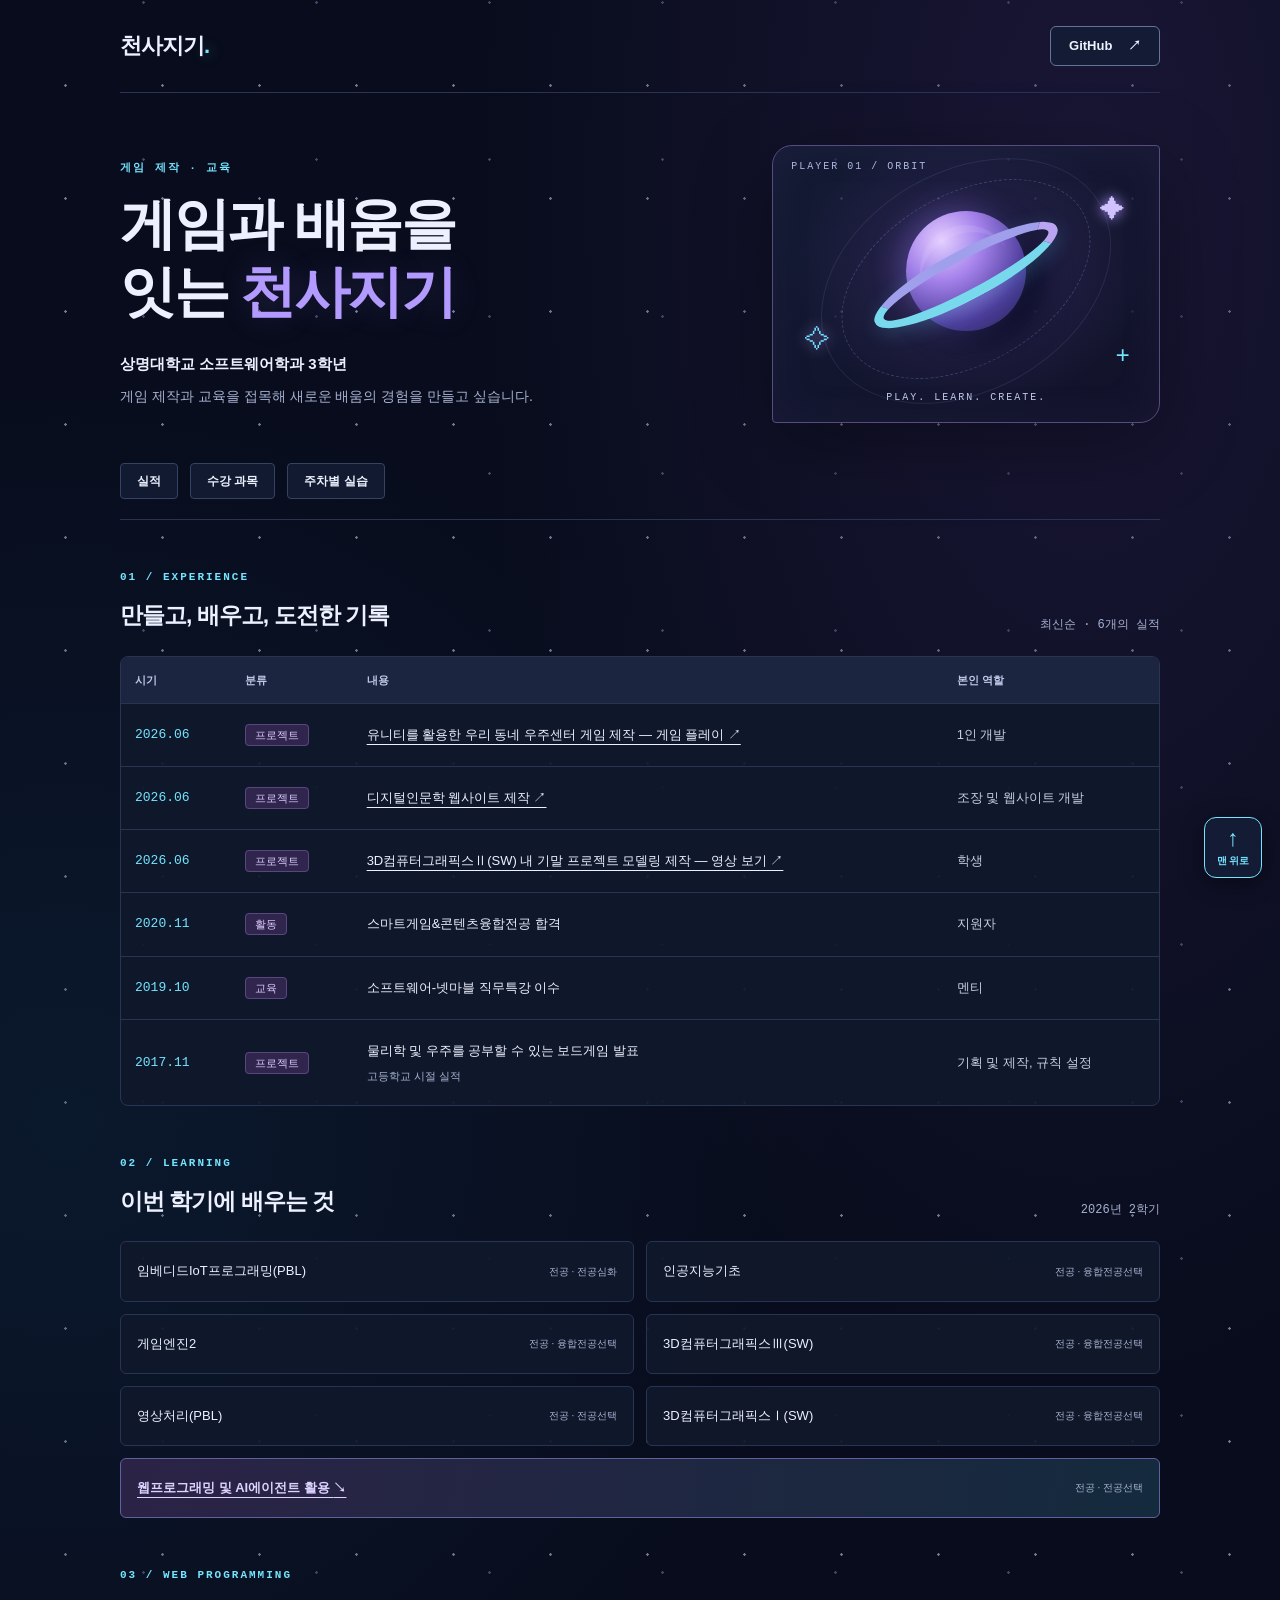
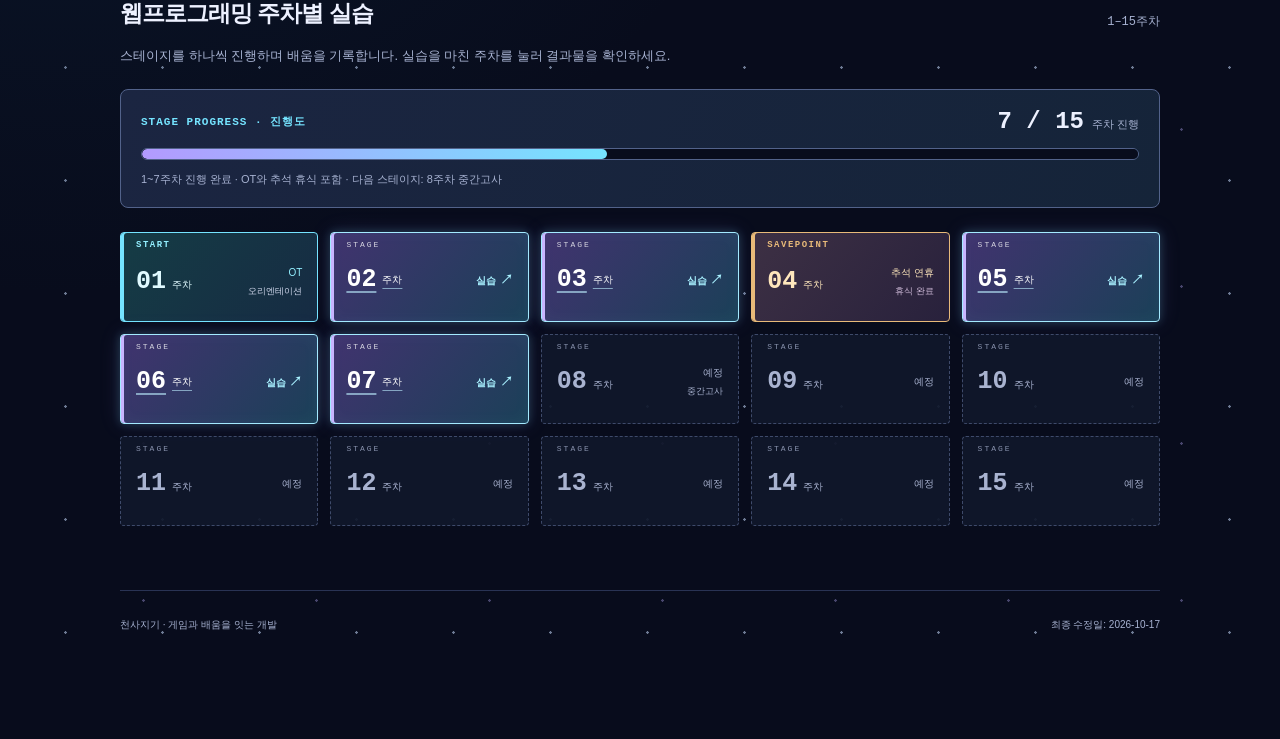
==== index.html @ 8d529ff7 "Add files via upload" ====
<!DOCTYPE html>
<html lang="ko">
<head>
  <meta charset="utf-8">
  <meta name="viewport" content="width=device-width, initial-scale=1">
  <meta name="description" content="천사지기의 게임 제작과 교육에 관한 활동 이력서">
  <title>천사지기 | 게임과 배움을 잇는 개발</title>
  <link rel="stylesheet" href="style.css?v=20261017-exam-planned">
</head>
<body>
  <a class="skip-link" href="#main">본문으로 이동</a>
  <div class="page">
    <header id="top">
      <div class="topline"><span class="wordmark">천사지기<span class="dot">.</span></span><a class="github" href="https://github.com/sujeon">GitHub <span aria-hidden="true">↗</span></a></div>
      <div class="hero">
        <div><p class="eyebrow">게임 제작 · 교육</p><h1>게임과 배움을<br>잇는 <span>천사지기</span></h1><p class="affiliation">상명대학교 소프트웨어학과 3학년</p><p class="intro">게임 제작과 교육을 접목해 새로운 배움의 경험을 만들고 싶습니다.</p></div>
        <div class="illustration" aria-hidden="true"><div class="orbit orbit-one"></div><div class="orbit orbit-two"></div><span class="star star-one">✦</span><span class="star star-two">✧</span><div class="planet"></div><div class="planet-ring"></div><span class="illustration-label">PLAY. LEARN. CREATE.</span></div>
      </div>
      <nav aria-label="페이지 영역"><a href="#achievements">실적</a><a href="#courses">수강 과목</a><a href="#weekly">주차별 실습</a></nav>
    </header>
    <main id="main">
      <section id="achievements" aria-labelledby="achievements-title">
        <div class="section-heading"><div><p class="eyebrow">01 / EXPERIENCE</p><h2 id="achievements-title">만들고, 배우고, 도전한 기록</h2></div><span class="section-note">최신순 · 6개의 실적</span></div>
        <div class="table-scroll" role="region" aria-label="실적 표 가로 스크롤" tabindex="0"><table><caption class="sr-only">시기 역순으로 정리한 실적과 본인 역할</caption><thead><tr><th scope="col">시기</th><th scope="col">분류</th><th scope="col">내용</th><th scope="col">본인 역할</th></tr></thead><tbody>
          <tr><td>2026.06</td><td><span class="badge">프로젝트</span></td><td><a href="https://sujeon.itch.io/spacecenter" target="_blank" rel="noopener noreferrer">유니티를 활용한 우리 동네 우주센터 게임 제작 — 게임 플레이 ↗<span class="sr-only"> (새 탭에서 열림)</span></a></td><td>1인 개발</td></tr>
          <tr><td>2026.06</td><td><span class="badge">프로젝트</span></td><td><a href="https://sujeon.github.io/DigtalHumanity/" target="_blank" rel="noopener noreferrer">디지털인문학 웹사이트 제작 ↗<span class="sr-only"> (새 탭에서 열림)</span></a></td><td>조장 및 웹사이트 개발</td></tr>
          <tr><td>2026.06</td><td><span class="badge">프로젝트</span></td><td><a href="modeling-final.webm" target="_blank" rel="noopener noreferrer">3D컴퓨터그래픽스Ⅱ(SW) 내 기말 프로젝트 모델링 제작 — 영상 보기 ↗<span class="sr-only"> (새 탭에서 열림)</span></a></td><td>학생</td></tr>
          <tr><td>2020.11</td><td><span class="badge">활동</span></td><td>스마트게임&amp;콘텐츠융합전공 합격</td><td>지원자</td></tr>
          <tr><td>2019.10</td><td><span class="badge">교육</span></td><td>소프트웨어-넷마블 직무특강 이수</td><td>멘티</td></tr>
          <tr><td>2017.11</td><td><span class="badge">프로젝트</span></td><td>물리학 및 우주를 공부할 수 있는 보드게임 발표<span class="detail">고등학교 시절 실적</span></td><td>기획 및 제작, 규칙 설정</td></tr>
        </tbody></table></div>
      </section>
      <section id="courses" aria-labelledby="courses-title">
        <div class="section-heading"><div><p class="eyebrow">02 / LEARNING</p><h2 id="courses-title">이번 학기에 배우는 것</h2></div><span class="section-note">2026년 2학기</span></div>
        <ul class="course-list">
          <li><span>임베디드IoT프로그래밍(PBL)</span><span class="course-type">전공 · 전공심화</span></li>
          <li><span>인공지능기초</span><span class="course-type">전공 · 융합전공선택</span></li>
          <li><span>게임엔진2</span><span class="course-type">전공 · 융합전공선택</span></li>
          <li><span>3D컴퓨터그래픽스Ⅲ(SW)</span><span class="course-type">전공 · 융합전공선택</span></li>
          <li><span>영상처리(PBL)</span><span class="course-type">전공 · 전공선택</span></li>
          <li><span>3D컴퓨터그래픽스Ⅰ(SW)</span><span class="course-type">전공 · 융합전공선택</span></li>
          <li class="featured-course"><a href="#weekly">웹프로그래밍 및 AI에이전트 활용 <span aria-hidden="true">↘</span></a><span class="course-type">전공 · 전공선택</span></li>
        </ul>
      </section>
      <section id="weekly" aria-labelledby="weekly-title">
        <div class="section-heading"><div><p class="eyebrow">03 / WEB PROGRAMMING</p><h2 id="weekly-title">웹프로그래밍 주차별 실습</h2></div><span class="section-note">1–15주차</span></div>
        <p class="section-description">스테이지를 하나씩 진행하며 배움을 기록합니다. 실습을 마친 주차를 눌러 결과물을 확인하세요.</p>
        <div class="stage-progress"><div class="progress-heading"><label for="weekly-progress">STAGE PROGRESS · 진행도</label><strong>7 / 15<span>주차 진행</span></strong></div><progress id="weekly-progress" value="7" max="15">15주차 중 7주차 진행</progress><p>1~7주차 진행 완료 · OT와 추석 휴식 포함 · 다음 스테이지: 8주차 중간고사</p></div>
        <ul class="week-grid">
          <li class="week orientation"><span class="week-marker">START</span><span>01<small>주차</small></span><span class="status">OT<span class="week-note">오리엔테이션</span></span></li>
          <li class="week completed"><a href="doc02.html">02<small>주차</small></a><span class="status">실습</span></li>
          <li class="week completed"><a href="doc03.html">03<small>주차</small></a><span class="status">실습</span></li>
          <li class="week holiday"><span class="week-marker">SAVEPOINT</span><span>04<small>주차</small></span><span class="status">추석 연휴<span class="holiday-note">휴식 완료</span></span></li>
          <li class="week completed"><a href="doc05.html">05<small>주차</small></a><span class="status">실습</span></li>
          <li class="week completed"><a href="doc06.html">06<small>주차</small></a><span class="status">실습</span></li>
          <li class="week completed"><a href="doc07.html">07<small>주차</small></a><span class="status">실습</span></li>
          <li class="week planned"><span>08<small>주차</small></span><span class="status">예정<span class="week-note">중간고사</span></span></li>
          <li class="week planned"><span>09<small>주차</small></span><span class="status">예정</span></li>
          <li class="week planned"><span>10<small>주차</small></span><span class="status">예정</span></li>
          <li class="week planned"><span>11<small>주차</small></span><span class="status">예정</span></li>
          <li class="week planned"><span>12<small>주차</small></span><span class="status">예정</span></li>
          <li class="week planned"><span>13<small>주차</small></span><span class="status">예정</span></li>
          <li class="week planned"><span>14<small>주차</small></span><span class="status">예정</span></li>
          <li class="week planned"><span>15<small>주차</small></span><span class="status">예정</span></li>
        </ul>
      </section>
    </main>
    <footer><span>천사지기 · 게임과 배움을 잇는 개발</span><span>최종 수정일: <time datetime="2026-10-17">2026-10-17</time></span><a class="back-to-top" href="#top" aria-label="페이지 맨 위로 이동"><span aria-hidden="true">↑</span><span>맨 위로</span></a></footer>
  </div>
</body>
</html>
---- style.css ----
:root{color-scheme:dark;--paper:#080c1c;--ink:#edf1ff;--muted:#a7b2d1;--line:#293354;--accent:#75e4ff;--violet:#b39aff}
*{box-sizing:border-box}html{scroll-behavior:smooth;scroll-padding-top:24px}body{margin:0;background-color:var(--paper);background-image:radial-gradient(ellipse at 85% 8%,#34255a66,transparent 40%),radial-gradient(ellipse at 5% 48%,#123c5c44,transparent 45%),radial-gradient(circle,#c8dcff88 1px,transparent 1.5px),radial-gradient(circle,#a99ee866 1px,transparent 1.5px);background-size:auto,auto,97px 113px,173px 157px;background-position:0 0,0 0,17px 29px,57px 81px;color:var(--ink);font-family:"맑은 고딕","Malgun Gothic",sans-serif;line-height:1.7}a{color:inherit;text-underline-offset:5px}a:hover{color:var(--accent)}a:focus-visible,[tabindex]:focus-visible{outline:3px solid var(--accent);outline-offset:5px}.page{max-width:1120px;margin:auto;padding:0 40px}.topline{display:flex;align-items:center;justify-content:space-between;padding:26px 0;border-bottom:1px solid var(--line)}.wordmark{font-weight:800;font-size:22px;letter-spacing:-1px}.dot{color:var(--accent);text-shadow:0 0 14px #75e4ff}.github{font-size:13px;font-weight:700;text-decoration:none;border:1px solid #65729a;border-radius:6px;padding:8px 18px;background:#141c35}.github span{margin-left:12px}.hero{display:grid;grid-template-columns:1.6fr 1fr;align-items:center;gap:32px;padding:52px 0 40px}.eyebrow{font-family:Consolas,monospace;font-size:11px;font-weight:700;letter-spacing:2px;color:var(--accent);margin:0 0 12px}h1{font-size:clamp(36px,4.4vw,58px);letter-spacing:-2.5px;line-height:1.22;margin:0 0 24px;font-weight:800}h1 span{color:var(--violet);text-shadow:0 0 32px #a48aff33}.affiliation{font-size:15px;font-weight:700;margin:0 0 9px}.intro{font-size:14px;color:var(--muted);max-width:480px;margin:0}.illustration{height:278px;position:relative;overflow:hidden;background:radial-gradient(ellipse at 50% 45%,#5f419d55,transparent 65%),linear-gradient(145deg,#15213b99,#101127cc);border:1px solid #574c80;border-radius:20px 4px 20px 4px;box-shadow:0 20px 80px #0005,inset 0 0 45px #7950b015}.illustration:before{content:"PLAYER 01 / ORBIT";position:absolute;top:15px;left:18px;font:10px Consolas,monospace;letter-spacing:2px;color:#aeb9df}.illustration:after{content:"+";position:absolute;bottom:52px;right:29px;font:24px Consolas,monospace;color:var(--accent)}.planet{width:120px;height:120px;position:absolute;border-radius:50%;background:radial-gradient(circle at 30% 25%,#e5ceff,#a582eb 32%,#4c3c9a 68%,#20254d);box-shadow:-8px -4px 28px #a081ff55,15px 8px 30px #060a21;top:65px;left:calc(50% - 60px)}.planet:after{content:"";position:absolute;inset:14px;border-radius:50%;border-top:9px solid #e9d7ff22;transform:rotate(-25deg)}.planet-ring{position:absolute;width:206px;height:50px;border:10px solid #78d9ed;border-top-color:#9f9fec;border-right-color:#bba5f2;border-radius:50%;left:calc(50% - 103px);top:104px;transform:rotate(-28deg);box-shadow:0 5px 20px #5bd3f333}.orbit{position:absolute;border:1px dashed #6d7ab866;border-radius:50%;width:270px;height:170px;left:calc(50% - 135px);top:48px;transform:rotate(-30deg)}.orbit-two{width:310px;height:220px;left:calc(50% - 155px);top:25px;border-style:solid;border-color:#66729f33}.star{position:absolute;font-size:25px;color:#d1c2ff;text-shadow:0 0 14px #b39aff}.star-one{top:42px;right:34px}.star-two{bottom:62px;left:32px;color:var(--accent)}.illustration-label{position:absolute;bottom:19px;left:0;right:0;text-align:center;font:10px Consolas,monospace;letter-spacing:2px;color:#c0cbea}nav{display:flex;gap:12px;border-bottom:1px solid var(--line);padding-bottom:20px}nav a{font-size:12px;font-weight:700;text-decoration:none;border:1px solid #354263;background:#111a31;border-radius:4px;padding:7px 16px}nav a:hover{background:#20264b;border-color:var(--violet)}section{padding:48px 0 0;scroll-margin-top:24px}.section-heading{display:flex;justify-content:space-between;align-items:flex-end;gap:20px;margin-bottom:23px}h2{font-size:23px;line-height:1.45;letter-spacing:-1px;margin:0}.section-note{font:12px Consolas,"맑은 고딕",monospace;color:var(--muted);white-space:nowrap}.table-scroll{overflow-x:auto;border:1px solid var(--line);border-radius:8px;background:#10182bea}table{width:100%;border-collapse:collapse;text-align:left;font-size:13px}th{font-size:11px;color:#bfc9e7;font-weight:600;padding:14px;background:#1b2540}td{padding:20px 14px;border-top:1px solid var(--line)}tbody tr:hover{background:#1c2541}td:first-child{font-family:Consolas,monospace;color:var(--accent);white-space:nowrap}td:last-child{min-width:130px;color:#c5cde3}td:nth-child(3){min-width:255px}th:nth-child(2){min-width:90px}.badge{font-size:11px;background:#30254d;color:#dccaff;border:1px solid #59467c;padding:4px 9px;border-radius:4px;white-space:nowrap}.detail{display:block;font-size:11px;color:var(--muted);margin-top:5px}.course-list{padding:0;margin:0;list-style:none;display:grid;grid-template-columns:1fr 1fr;gap:12px}.course-list li{display:flex;justify-content:space-between;align-items:center;gap:14px;border:1px solid var(--line);border-radius:6px;background:#10182bea;padding:18px 16px;font-size:13px}.course-type{color:var(--muted);font-size:10px;white-space:nowrap}.featured-course{grid-column:1/-1;border-color:#62609c!important;background:linear-gradient(100deg,#2b2346,#142a3d)!important}.featured-course a{font-weight:700;color:#ded2ff}.section-description{font-size:13px;color:var(--muted);margin:-8px 0 22px}.week-grid{display:grid;grid-template-columns:repeat(5,1fr);gap:12px;padding:0;margin:0;list-style:none}.week{position:relative;display:flex;justify-content:space-between;align-items:center;border-radius:4px;padding:23px 15px 17px;min-height:90px}.week:before{content:"STAGE";position:absolute;top:7px;left:15px;font:8px Consolas,monospace;letter-spacing:2px;opacity:.8}.planned{background:#11182bee;color:#a9b3d0;border:1px dashed #3e4a6a}.week>span:first-child,.week>a{font:700 25px Consolas,monospace;font-variant-numeric:tabular-nums}.week small{font-family:"맑은 고딕",sans-serif;font-size:10px;font-weight:400;margin-left:6px}.status{font-size:10px}.week.completed{background:linear-gradient(130deg,#332957,#172e48);border:1px solid #8580d8;color:#fff;box-shadow:inset 3px 0 #a99aff,0 0 20px #8466d011}.week.completed a{color:#fff;text-decoration:none;align-self:stretch;display:flex;align-items:center}.week.completed a:after{content:"";position:absolute;inset:0}.week.completed:hover{border-color:var(--accent);box-shadow:0 0 22px #75e4ff22}.week.completed .status{color:var(--accent)}footer{display:flex;justify-content:space-between;align-items:center;gap:16px;border-top:1px solid var(--line);margin-top:64px;padding:25px 0 35px;font-size:10px;color:var(--muted)}.sr-only{position:absolute;width:1px;height:1px;padding:0;margin:-1px;overflow:hidden;clip:rect(0,0,0,0);white-space:nowrap;border:0}.skip-link{position:absolute;left:16px;top:-100px;background:#e0d5ff;color:#17112d;padding:10px;z-index:2}.skip-link:focus{top:10px}
@media(max-width:900px){.course-list{grid-template-columns:1fr}.featured-course{grid-column:auto}}
@media(max-width:760px){.page{padding:0 22px}.hero{grid-template-columns:1.3fr 1fr;gap:20px;padding:38px 0}.illustration{height:240px}h1{font-size:38px}.intro{font-size:13px}.week-grid{grid-template-columns:repeat(3,1fr)}.section-heading{align-items:flex-start;flex-direction:column;gap:7px}h2{font-size:21px}footer{flex-wrap:wrap}}
@media(max-width:560px){.hero{grid-template-columns:1fr}.illustration{height:238px;max-width:360px;width:100%;justify-self:center}h1{font-size:39px}.topline{padding:21px 0}.week-grid{grid-template-columns:repeat(2,1fr)}.course-list li{align-items:flex-start;flex-direction:column;gap:4px}.week{padding:23px 16px 17px}nav{gap:8px}nav a{padding:7px 12px}section{padding-top:37px}footer{align-items:flex-start;flex-direction:column}}
@media(prefers-reduced-motion:reduce){html{scroll-behavior:auto}}

/* Chuseok holiday: a separate state from completed and planned weeks. */
.week.holiday{background:linear-gradient(130deg,#3d3044,#28213c);border:1px solid #e8ba79;color:#ffe7bc;box-shadow:inset 3px 0 #e8ba79}.week.holiday:before{content:"CHUSEOK";color:#e8ba79}.week.holiday .status{text-align:right;color:#ffe7bc}.holiday-note{display:block;font-size:9px;color:#d2bddb;margin-top:3px}

/* Orientation and exam are non-link milestones. Labels are real text. */
.week.orientation,.week.exam{padding-top:27px}.week.orientation:before,.week.exam:before{content:none}.week-marker{position:absolute;top:7px;left:15px;font:700 9px Consolas,monospace;letter-spacing:1.5px}.week.orientation{background:linear-gradient(130deg,#153c45,#162b43);border:1px solid #75e4ff;color:#e0faff;box-shadow:inset 3px 0 #75e4ff}.week.orientation .week-marker,.week.orientation .status{color:#93efff}.week.exam{background:linear-gradient(130deg,#44263c,#27213e);border:1px solid #ff9bba;color:#ffe3ed;box-shadow:inset 3px 0 #ff9bba}.week.exam .week-marker,.week.exam .status{color:#ffb5cd}.week.orientation .status,.week.exam .status{text-align:right}.week-note{display:block;font-size:9px;font-weight:400;color:#d2d9ee;margin-top:3px}.week>.week-marker:first-child{font:700 9px Consolas,monospace}

/* Make the full featured course card a native anchor hit area. */
.course-list .featured-course{position:relative}.featured-course a:after{content:"";position:absolute;inset:0;border-radius:6px}.featured-course:focus-within{outline:3px solid var(--accent);outline-offset:4px}.featured-course:hover{box-shadow:0 0 20px #75e4ff22}.featured-course .course-type{pointer-events:none}
/* Keep the return control near the scrollbar, clear of the page edge. */
.back-to-top{position:fixed;right:max(18px,env(safe-area-inset-right));bottom:max(22px,env(safe-area-inset-bottom));z-index:10;display:flex;flex-direction:column;align-items:center;justify-content:center;gap:1px;min-width:58px;min-height:58px;padding:8px 10px;border:1px solid var(--accent);border-radius:12px;background:#141c35;color:var(--accent);font-size:10px;font-weight:700;text-decoration:none;box-shadow:0 5px 22px #0007}.back-to-top>span:first-child{font-size:23px;line-height:1.1}.back-to-top:hover{background:#243353;box-shadow:0 0 20px #75e4ff33}footer{padding-bottom:105px}
@media(max-width:560px){.back-to-top{right:max(12px,env(safe-area-inset-right));bottom:max(14px,env(safe-area-inset-bottom));min-width:50px;min-height:50px;padding:7px 9px}}

/* Stage progress includes OT, completed practice, and the holiday savepoint. */
.week.holiday{padding-top:27px}.week.holiday:before{content:none}.week.holiday .week-marker{color:#e8ba79}.stage-progress{margin:0 0 24px;padding:18px 20px;border:1px solid #52628a;border-radius:8px;background:linear-gradient(115deg,#1b2541,#152439)}.progress-heading{display:flex;align-items:center;justify-content:space-between;gap:16px}.progress-heading label{font:700 11px Consolas,"맑은 고딕",monospace;letter-spacing:1px;color:var(--accent)}.progress-heading strong{font:700 24px Consolas,monospace;color:#edf1ff;white-space:nowrap}.progress-heading strong span{font:11px "맑은 고딕",sans-serif;color:var(--muted);margin-left:8px}.stage-progress progress{display:block;appearance:none;-webkit-appearance:none;width:100%;height:12px;margin:13px 0 10px;border:1px solid #52628a;border-radius:20px;overflow:hidden;background:#080c1c;color:#75e4ff}.stage-progress progress::-webkit-progress-bar{background:#080c1c}.stage-progress progress::-webkit-progress-value{background:linear-gradient(90deg,#b39aff,#75e4ff);border-radius:20px}.stage-progress progress::-moz-progress-bar{background:linear-gradient(90deg,#b39aff,#75e4ff);border-radius:20px}.stage-progress p{margin:0;font-size:11px;line-height:1.7;color:var(--muted)}@media(max-width:560px){.stage-progress{padding:15px}.progress-heading{align-items:flex-start;flex-direction:column;gap:8px}}

/* Completed practice stages invite pointer and keyboard interaction. */
.week.completed{border:1px solid #a4eaff;background:linear-gradient(130deg,#41336f,#1b4058);box-shadow:inset 3px 0 #c7b5ff,inset 0 0 16px #75e4ff0d,0 0 10px #75e4ff38,0 0 22px #a48aff20;cursor:pointer;transition:transform .18s ease,border-color .18s ease,box-shadow .18s ease,background .18s ease}
.week.completed a{cursor:pointer;text-decoration:underline;text-decoration-color:#bcefff99;text-underline-offset:5px}
.week.completed .status{font-weight:700;color:#a8f1ff}
.week.completed .status:after{content:" ↗";font-size:13px}
.week.completed:hover,.week.completed:focus-within{transform:translateY(-3px);border-color:#ddfaff;background:linear-gradient(130deg,#51418b,#22556a);box-shadow:inset 3px 0 #e3d6ff,inset 0 0 20px #75e4ff20,0 0 7px #c4f6ff99,0 0 22px #75e4ff80,0 0 36px #b39aff40}
.week.completed:focus-within{outline:3px solid #c4f6ff;outline-offset:4px}
.week.completed:active{transform:translateY(0);box-shadow:inset 0 0 16px #75e4ff33,0 0 12px #75e4ff66}
@media(prefers-reduced-motion:reduce){.week.completed{transition:none}.week.completed:hover,.week.completed:focus-within{transform:none}}

/* Consistent number size on every stage, including milestone cards. */
.week>a,.week>span:not(.status):not(.week-marker){font:700 25px Consolas,monospace;font-variant-numeric:tabular-nums}

/* The upcoming exam uses the same planned stage appearance. */
.week.planned .status{text-align:right}.week.planned .week-note{color:inherit}
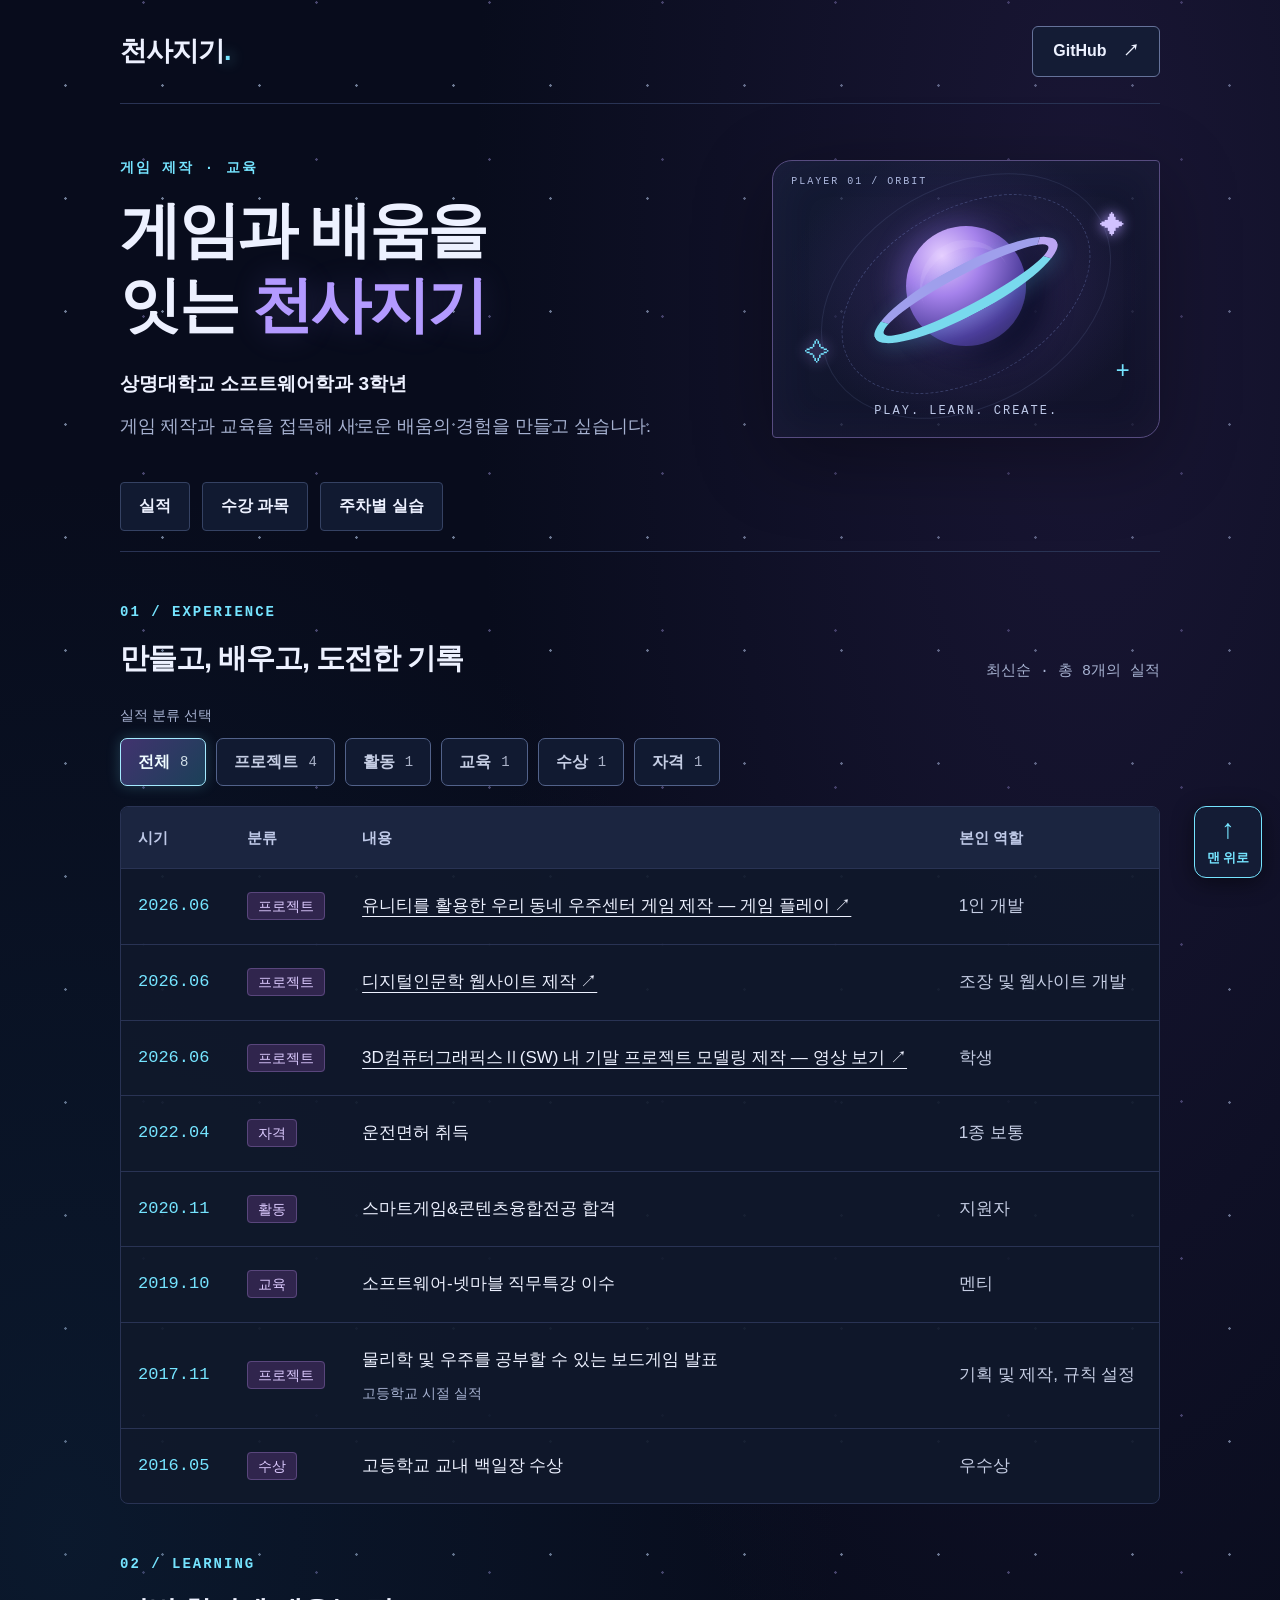
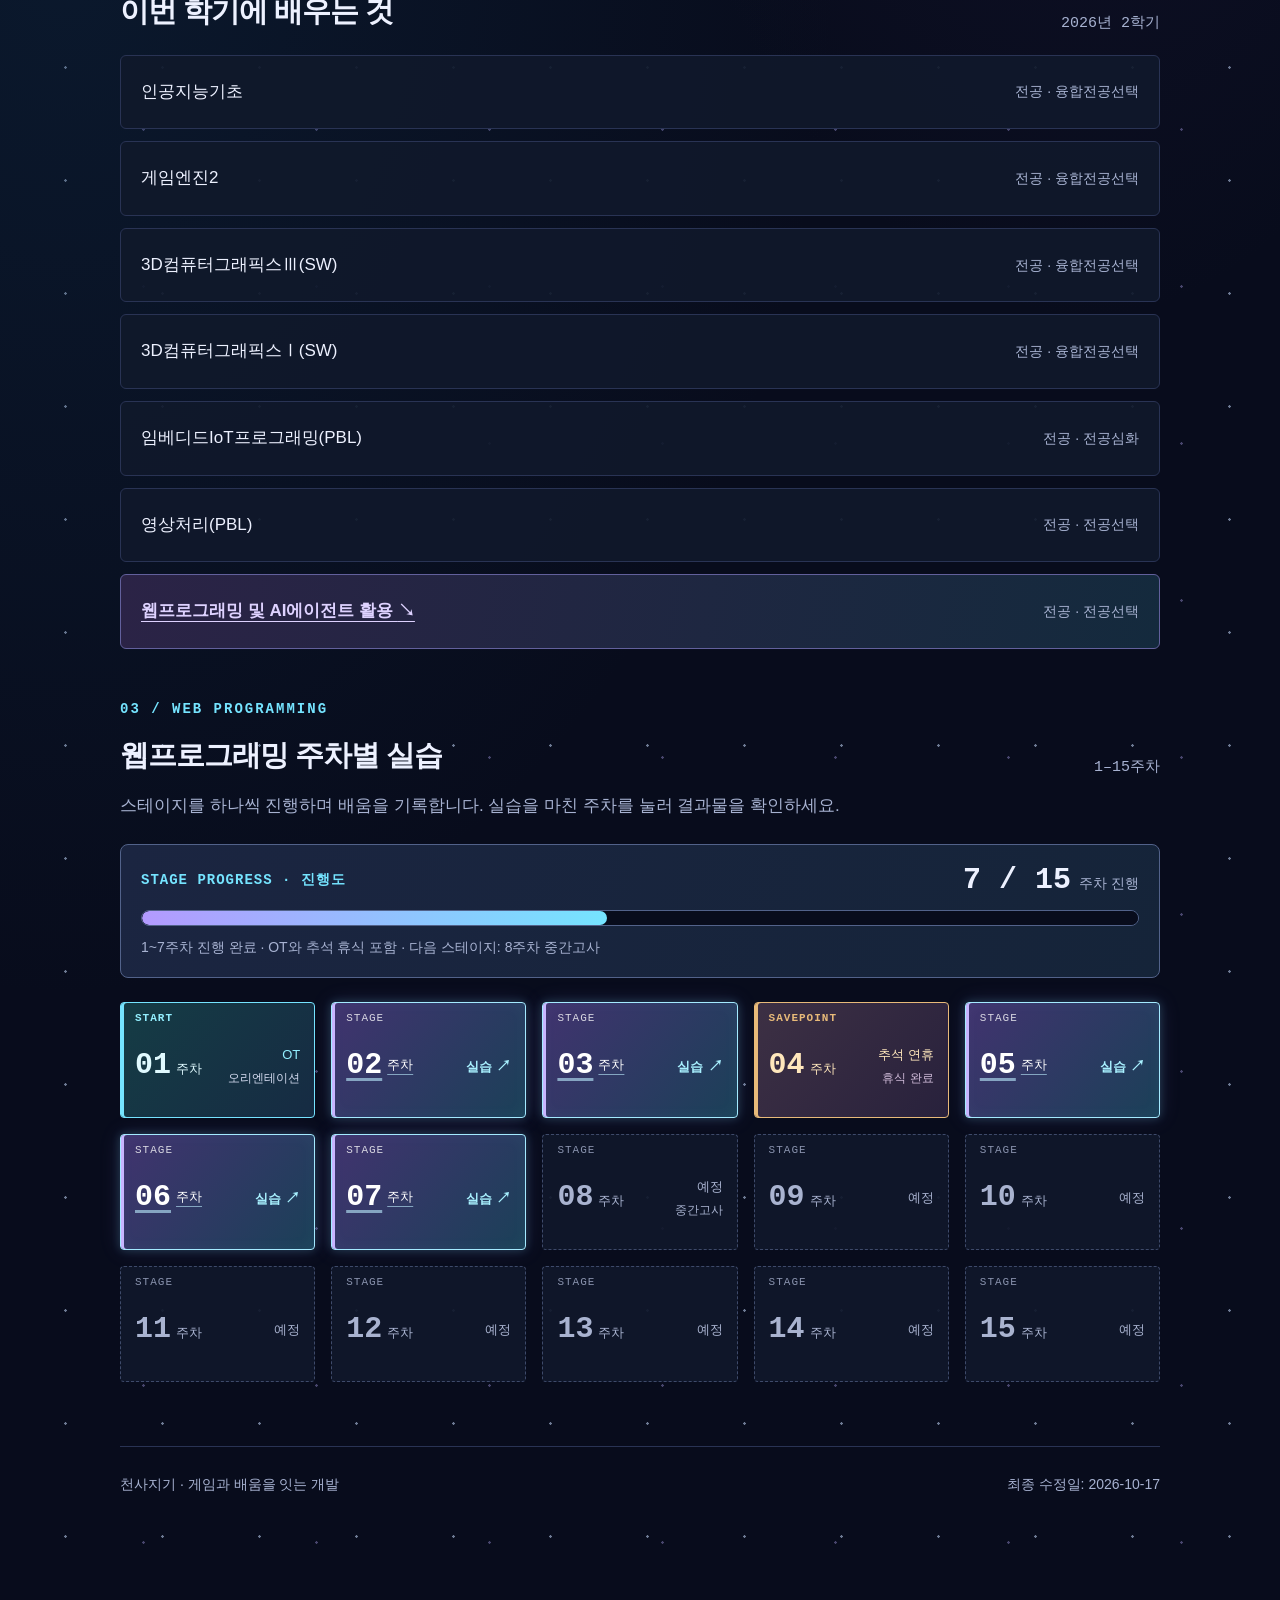
==== commit c8f22c38: "font size up / add performance and utility" ====
--- a/index.html
+++ b/index.html
@@ -5,7 +5,7 @@
   <meta name="viewport" content="width=device-width, initial-scale=1">
   <meta name="description" content="천사지기의 게임 제작과 교육에 관한 활동 이력서">
   <title>천사지기 | 게임과 배움을 잇는 개발</title>
-  <link rel="stylesheet" href="style.css?v=20261017-exam-planned">
+  <link rel="stylesheet" href="style.css?v=20261017-eight-achievements">
 </head>
 <body>
   <a class="skip-link" href="#main">본문으로 이동</a>
@@ -20,25 +20,35 @@
     </header>
     <main id="main">
       <section id="achievements" aria-labelledby="achievements-title">
-        <div class="section-heading"><div><p class="eyebrow">01 / EXPERIENCE</p><h2 id="achievements-title">만들고, 배우고, 도전한 기록</h2></div><span class="section-note">최신순 · 6개의 실적</span></div>
+        <div class="section-heading"><div><p class="eyebrow">01 / EXPERIENCE</p><h2 id="achievements-title">만들고, 배우고, 도전한 기록</h2></div><span class="section-note">최신순 · 총 8개의 실적</span></div>
+        <fieldset class="achievement-filters"><legend>실적 분류 선택</legend>
+          <div class="filter-option"><input type="radio" name="achievement-category" id="filter-all" value="all" checked><label for="filter-all">전체 <span>8</span></label></div>
+          <div class="filter-option"><input type="radio" name="achievement-category" id="filter-project" value="project"><label for="filter-project">프로젝트 <span>4</span></label></div>
+          <div class="filter-option"><input type="radio" name="achievement-category" id="filter-activity" value="activity"><label for="filter-activity">활동 <span>1</span></label></div>
+          <div class="filter-option"><input type="radio" name="achievement-category" id="filter-education" value="education"><label for="filter-education">교육 <span>1</span></label></div>
+          <div class="filter-option"><input type="radio" name="achievement-category" id="filter-award" value="award"><label for="filter-award">수상 <span>1</span></label></div>
+          <div class="filter-option"><input type="radio" name="achievement-category" id="filter-qualification" value="qualification"><label for="filter-qualification">자격 <span>1</span></label></div>
+        </fieldset>
         <div class="table-scroll" role="region" aria-label="실적 표 가로 스크롤" tabindex="0"><table><caption class="sr-only">시기 역순으로 정리한 실적과 본인 역할</caption><thead><tr><th scope="col">시기</th><th scope="col">분류</th><th scope="col">내용</th><th scope="col">본인 역할</th></tr></thead><tbody>
-          <tr><td>2026.06</td><td><span class="badge">프로젝트</span></td><td><a href="https://sujeon.itch.io/spacecenter" target="_blank" rel="noopener noreferrer">유니티를 활용한 우리 동네 우주센터 게임 제작 — 게임 플레이 ↗<span class="sr-only"> (새 탭에서 열림)</span></a></td><td>1인 개발</td></tr>
-          <tr><td>2026.06</td><td><span class="badge">프로젝트</span></td><td><a href="https://sujeon.github.io/DigtalHumanity/" target="_blank" rel="noopener noreferrer">디지털인문학 웹사이트 제작 ↗<span class="sr-only"> (새 탭에서 열림)</span></a></td><td>조장 및 웹사이트 개발</td></tr>
-          <tr><td>2026.06</td><td><span class="badge">프로젝트</span></td><td><a href="modeling-final.webm" target="_blank" rel="noopener noreferrer">3D컴퓨터그래픽스Ⅱ(SW) 내 기말 프로젝트 모델링 제작 — 영상 보기 ↗<span class="sr-only"> (새 탭에서 열림)</span></a></td><td>학생</td></tr>
-          <tr><td>2020.11</td><td><span class="badge">활동</span></td><td>스마트게임&amp;콘텐츠융합전공 합격</td><td>지원자</td></tr>
-          <tr><td>2019.10</td><td><span class="badge">교육</span></td><td>소프트웨어-넷마블 직무특강 이수</td><td>멘티</td></tr>
-          <tr><td>2017.11</td><td><span class="badge">프로젝트</span></td><td>물리학 및 우주를 공부할 수 있는 보드게임 발표<span class="detail">고등학교 시절 실적</span></td><td>기획 및 제작, 규칙 설정</td></tr>
+          <tr data-category="project"><td>2026.06</td><td><span class="badge">프로젝트</span></td><td><a href="https://sujeon.itch.io/spacecenter" target="_blank" rel="noopener noreferrer">유니티를 활용한 우리 동네 우주센터 게임 제작 — 게임 플레이 ↗<span class="sr-only"> (새 탭에서 열림)</span></a></td><td>1인 개발</td></tr>
+          <tr data-category="project"><td>2026.06</td><td><span class="badge">프로젝트</span></td><td><a href="https://sujeon.github.io/DigtalHumanity/" target="_blank" rel="noopener noreferrer">디지털인문학 웹사이트 제작 ↗<span class="sr-only"> (새 탭에서 열림)</span></a></td><td>조장 및 웹사이트 개발</td></tr>
+          <tr data-category="project"><td>2026.06</td><td><span class="badge">프로젝트</span></td><td><a href="modeling-final.webm" target="_blank" rel="noopener noreferrer">3D컴퓨터그래픽스Ⅱ(SW) 내 기말 프로젝트 모델링 제작 — 영상 보기 ↗<span class="sr-only"> (새 탭에서 열림)</span></a></td><td>학생</td></tr>
+          <tr data-category="qualification"><td>2022.04</td><td><span class="badge">자격</span></td><td>운전면허 취득</td><td>1종 보통</td></tr>
+          <tr data-category="activity"><td>2020.11</td><td><span class="badge">활동</span></td><td>스마트게임&amp;콘텐츠융합전공 합격</td><td>지원자</td></tr>
+          <tr data-category="education"><td>2019.10</td><td><span class="badge">교육</span></td><td>소프트웨어-넷마블 직무특강 이수</td><td>멘티</td></tr>
+          <tr data-category="project"><td>2017.11</td><td><span class="badge">프로젝트</span></td><td>물리학 및 우주를 공부할 수 있는 보드게임 발표<span class="detail">고등학교 시절 실적</span></td><td>기획 및 제작, 규칙 설정</td></tr>
+          <tr data-category="award"><td>2016.05</td><td><span class="badge">수상</span></td><td>고등학교 교내 백일장 수상</td><td>우수상</td></tr>
         </tbody></table></div>
       </section>
       <section id="courses" aria-labelledby="courses-title">
         <div class="section-heading"><div><p class="eyebrow">02 / LEARNING</p><h2 id="courses-title">이번 학기에 배우는 것</h2></div><span class="section-note">2026년 2학기</span></div>
         <ul class="course-list">
-          <li><span>임베디드IoT프로그래밍(PBL)</span><span class="course-type">전공 · 전공심화</span></li>
           <li><span>인공지능기초</span><span class="course-type">전공 · 융합전공선택</span></li>
           <li><span>게임엔진2</span><span class="course-type">전공 · 융합전공선택</span></li>
           <li><span>3D컴퓨터그래픽스Ⅲ(SW)</span><span class="course-type">전공 · 융합전공선택</span></li>
+          <li><span>3D컴퓨터그래픽스Ⅰ(SW)</span><span class="course-type">전공 · 융합전공선택</span></li>
+          <li><span>임베디드IoT프로그래밍(PBL)</span><span class="course-type">전공 · 전공심화</span></li>
           <li><span>영상처리(PBL)</span><span class="course-type">전공 · 전공선택</span></li>
-          <li><span>3D컴퓨터그래픽스Ⅰ(SW)</span><span class="course-type">전공 · 융합전공선택</span></li>
           <li class="featured-course"><a href="#weekly">웹프로그래밍 및 AI에이전트 활용 <span aria-hidden="true">↘</span></a><span class="course-type">전공 · 전공선택</span></li>
         </ul>
       </section>
--- a/style.css
+++ b/style.css
@@ -35,3 +35,45 @@
 
 /* The upcoming exam uses the same planned stage appearance. */
 .week.planned .status{text-align:right}.week.planned .week-note{color:inherit}
+
+/* Larger typography and breathing room throughout the resume. */
+body{font-size:17px;line-height:1.8}
+.wordmark{font-size:27px}.github{font-size:16px;padding:10px 20px}
+h1{font-size:clamp(42px,4.8vw,64px)}
+.affiliation{font-size:19px}.intro{font-size:18px;max-width:580px}
+.eyebrow{font-size:14px}.illustration-label{font-size:12px}
+nav a{font-size:16px;padding:9px 18px}
+h2{font-size:29px}.section-note{font-size:15px}
+table{font-size:17px}th{font-size:15px;padding:17px}td{padding:22px 17px}
+td:nth-child(3){min-width:300px}td:last-child{min-width:150px}
+.badge{font-size:14px;padding:5px 10px}.detail{font-size:14px}
+.course-list{grid-template-columns:1fr}.course-list li{font-size:17px;padding:21px 20px;gap:18px}.course-type{font-size:14px}
+.section-description{font-size:17px}
+.week-grid{gap:16px}.week{min-height:116px;padding:30px 14px 20px}
+.week:before{font-size:11px;top:9px;left:14px;letter-spacing:1px}
+.week>a,.week>span:not(.status):not(.week-marker){font:700 30px Consolas,monospace;font-variant-numeric:tabular-nums}
+.week small{font-size:13px;margin-left:5px}.status{font-size:13px}.week.completed .status:after{font-size:15px}
+.week-marker,.week>.week-marker:first-child{font:700 11px Consolas,monospace;top:9px;left:14px;letter-spacing:1px}
+.week.orientation,.week.exam,.week.holiday{padding-top:30px}
+.week-note,.holiday-note{font-size:12px;line-height:1.6}
+.progress-heading label{font-size:14px}.progress-heading strong{font-size:30px}.progress-heading strong span{font-size:14px}
+.stage-progress p{font-size:14px}.stage-progress progress{height:16px}
+footer{font-size:14px}.back-to-top{font-size:13px;min-width:68px;min-height:68px}.back-to-top>span:first-child{font-size:27px}
+@media(max-width:1100px){.week-grid{grid-template-columns:repeat(4,1fr)}}
+@media(max-width:760px){h1{font-size:44px}h2{font-size:26px}.affiliation{font-size:18px}.intro{font-size:17px}.week-grid{grid-template-columns:repeat(3,1fr)}.section-heading{gap:10px}}
+@media(max-width:560px){h1{font-size:42px}h2{font-size:25px}.wordmark{font-size:25px}.github{font-size:15px;padding:9px 15px}nav{flex-wrap:wrap}nav a{font-size:15px;padding:9px 12px}.week-grid{grid-template-columns:repeat(2,minmax(0,1fr));gap:12px}.week{padding-right:12px;padding-left:12px}.course-list li{font-size:17px;padding:18px 16px;gap:8px;overflow-wrap:anywhere}.section-note{white-space:normal}.progress-heading label{font-size:13px}.back-to-top{min-width:60px;min-height:60px}}
+
+/* Native radio controls filter the table without JavaScript. */
+.achievement-filters{display:flex;flex-wrap:wrap;gap:10px;border:0;padding:0;margin:0 0 20px;min-width:0}
+.achievement-filters legend{font-size:14px;color:var(--muted);padding:0;margin-bottom:10px}
+.filter-option{position:relative}.filter-option input{position:absolute;width:1px;height:1px;margin:0;overflow:hidden;clip-path:inset(50%)}
+.filter-option label{display:flex;align-items:center;gap:10px;min-height:46px;padding:9px 17px;border:1px solid #52628a;border-radius:7px;background:#111a31;color:#c5cde3;font-size:16px;font-weight:700;cursor:pointer}
+.filter-option label span{font:14px Consolas,monospace;color:inherit;opacity:.85}
+.filter-option label:hover{border-color:var(--accent);color:var(--accent)}
+.filter-option input:checked+label{border-color:#a4eaff;background:linear-gradient(130deg,#41336f,#1b4058);color:#effcff;box-shadow:0 0 14px #75e4ff38}
+.filter-option input:focus-visible+label{outline:3px solid var(--accent);outline-offset:4px}
+#achievements:has(#filter-project:checked) tbody tr:not([data-category="project"]),#achievements:has(#filter-activity:checked) tbody tr:not([data-category="activity"]),#achievements:has(#filter-education:checked) tbody tr:not([data-category="education"]){display:none}
+@media(max-width:560px){.achievement-filters{gap:8px}.filter-option label{font-size:15px;padding:9px 12px}}
+
+/* Award and qualification filters follow the same native radio interaction. */
+#achievements:has(#filter-award:checked) tbody tr:not([data-category="award"]),#achievements:has(#filter-qualification:checked) tbody tr:not([data-category="qualification"]){display:none}
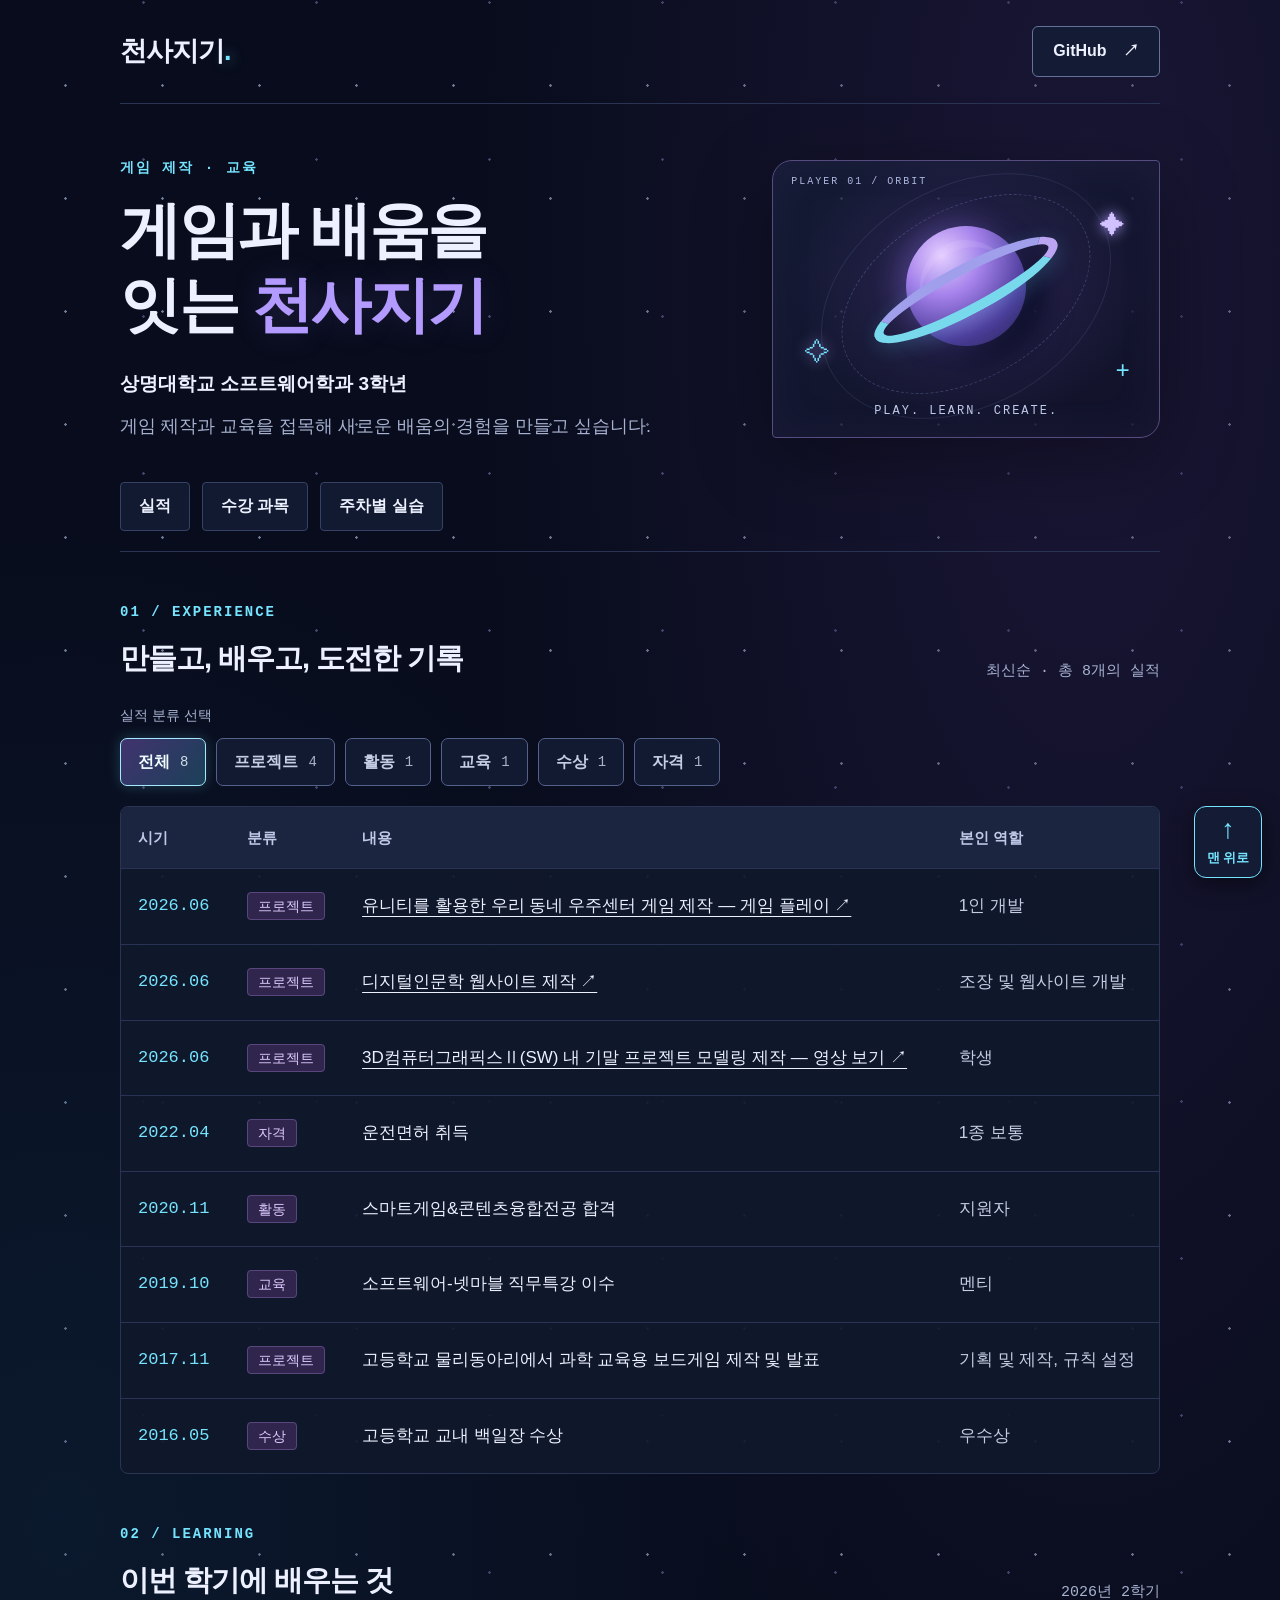
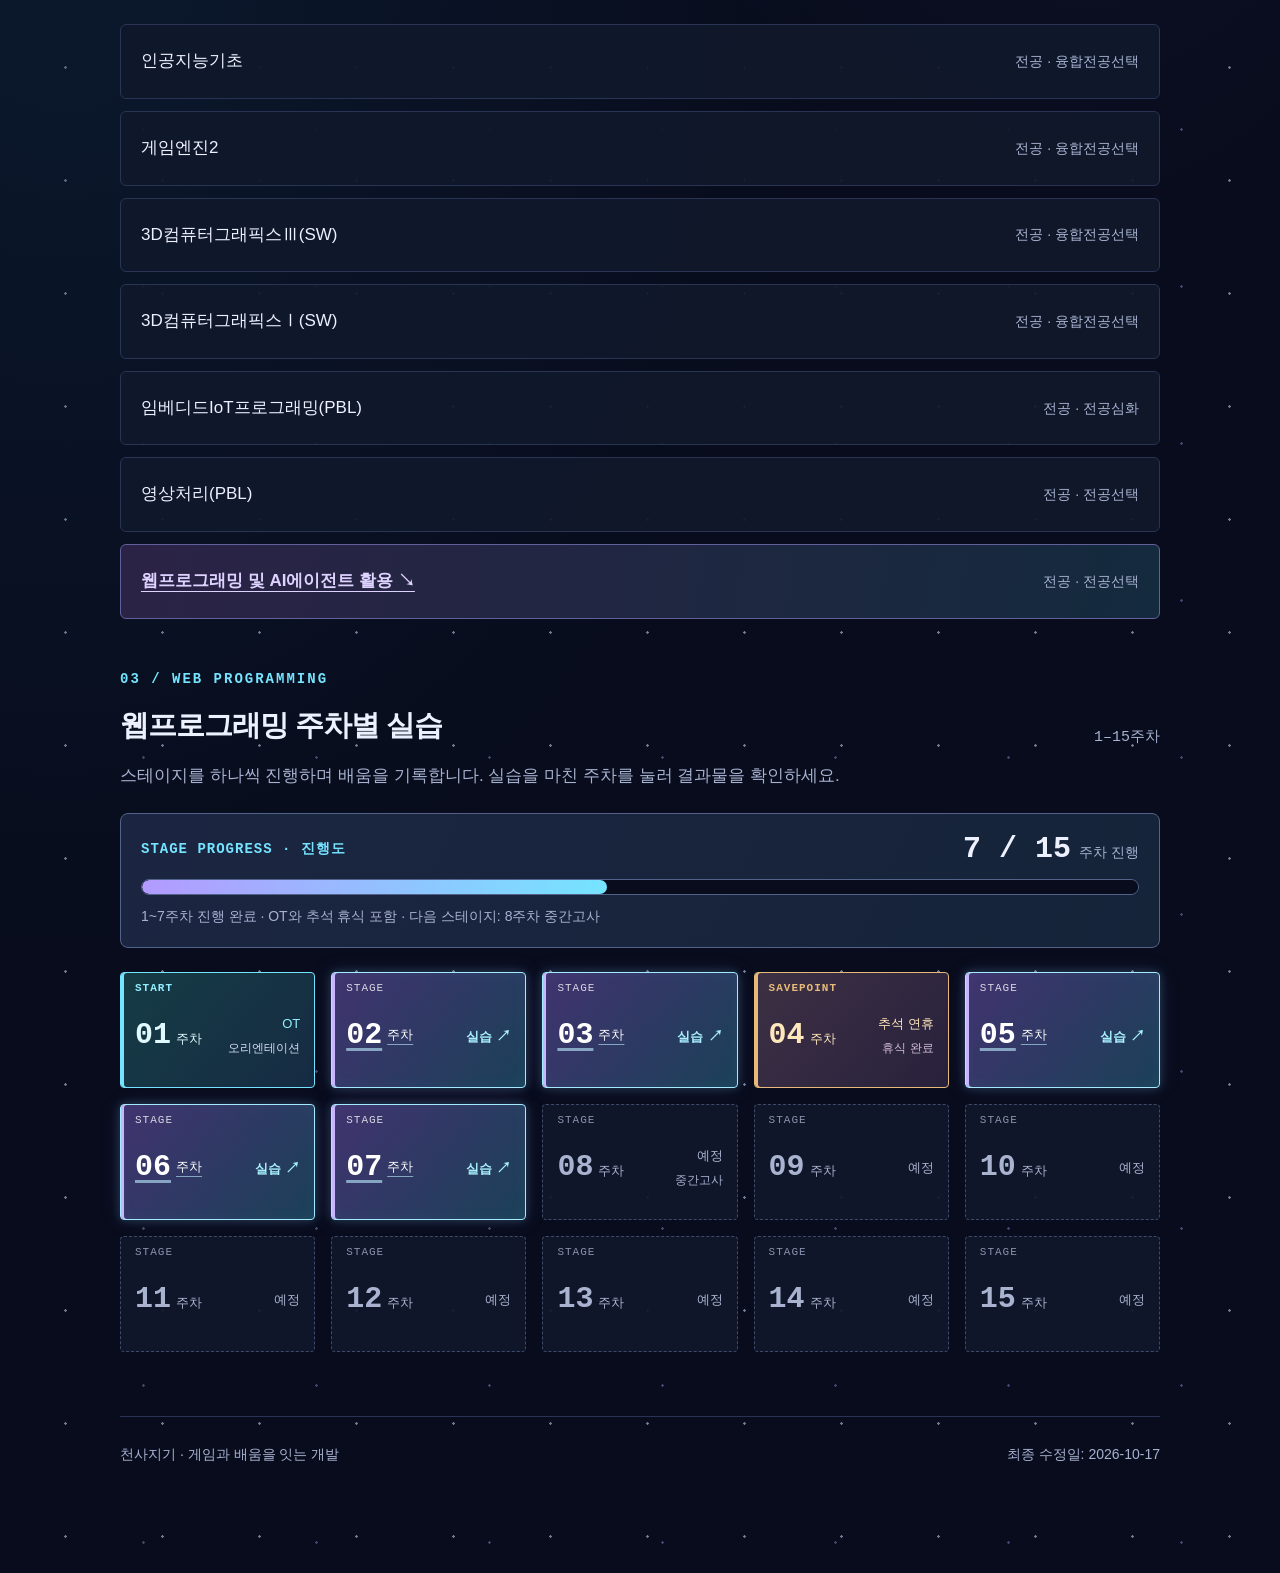
==== commit a064ad10: "Add files via upload" ====
--- a/index.html
+++ b/index.html
@@ -36,7 +36,7 @@
           <tr data-category="qualification"><td>2022.04</td><td><span class="badge">자격</span></td><td>운전면허 취득</td><td>1종 보통</td></tr>
           <tr data-category="activity"><td>2020.11</td><td><span class="badge">활동</span></td><td>스마트게임&amp;콘텐츠융합전공 합격</td><td>지원자</td></tr>
           <tr data-category="education"><td>2019.10</td><td><span class="badge">교육</span></td><td>소프트웨어-넷마블 직무특강 이수</td><td>멘티</td></tr>
-          <tr data-category="project"><td>2017.11</td><td><span class="badge">프로젝트</span></td><td>물리학 및 우주를 공부할 수 있는 보드게임 발표<span class="detail">고등학교 시절 실적</span></td><td>기획 및 제작, 규칙 설정</td></tr>
+          <tr data-category="project"><td>2017.11</td><td><span class="badge">프로젝트</span></td><td>고등학교 물리동아리에서 과학 교육용 보드게임 제작 및 발표</td><td>기획 및 제작, 규칙 설정</td></tr>
           <tr data-category="award"><td>2016.05</td><td><span class="badge">수상</span></td><td>고등학교 교내 백일장 수상</td><td>우수상</td></tr>
         </tbody></table></div>
       </section>
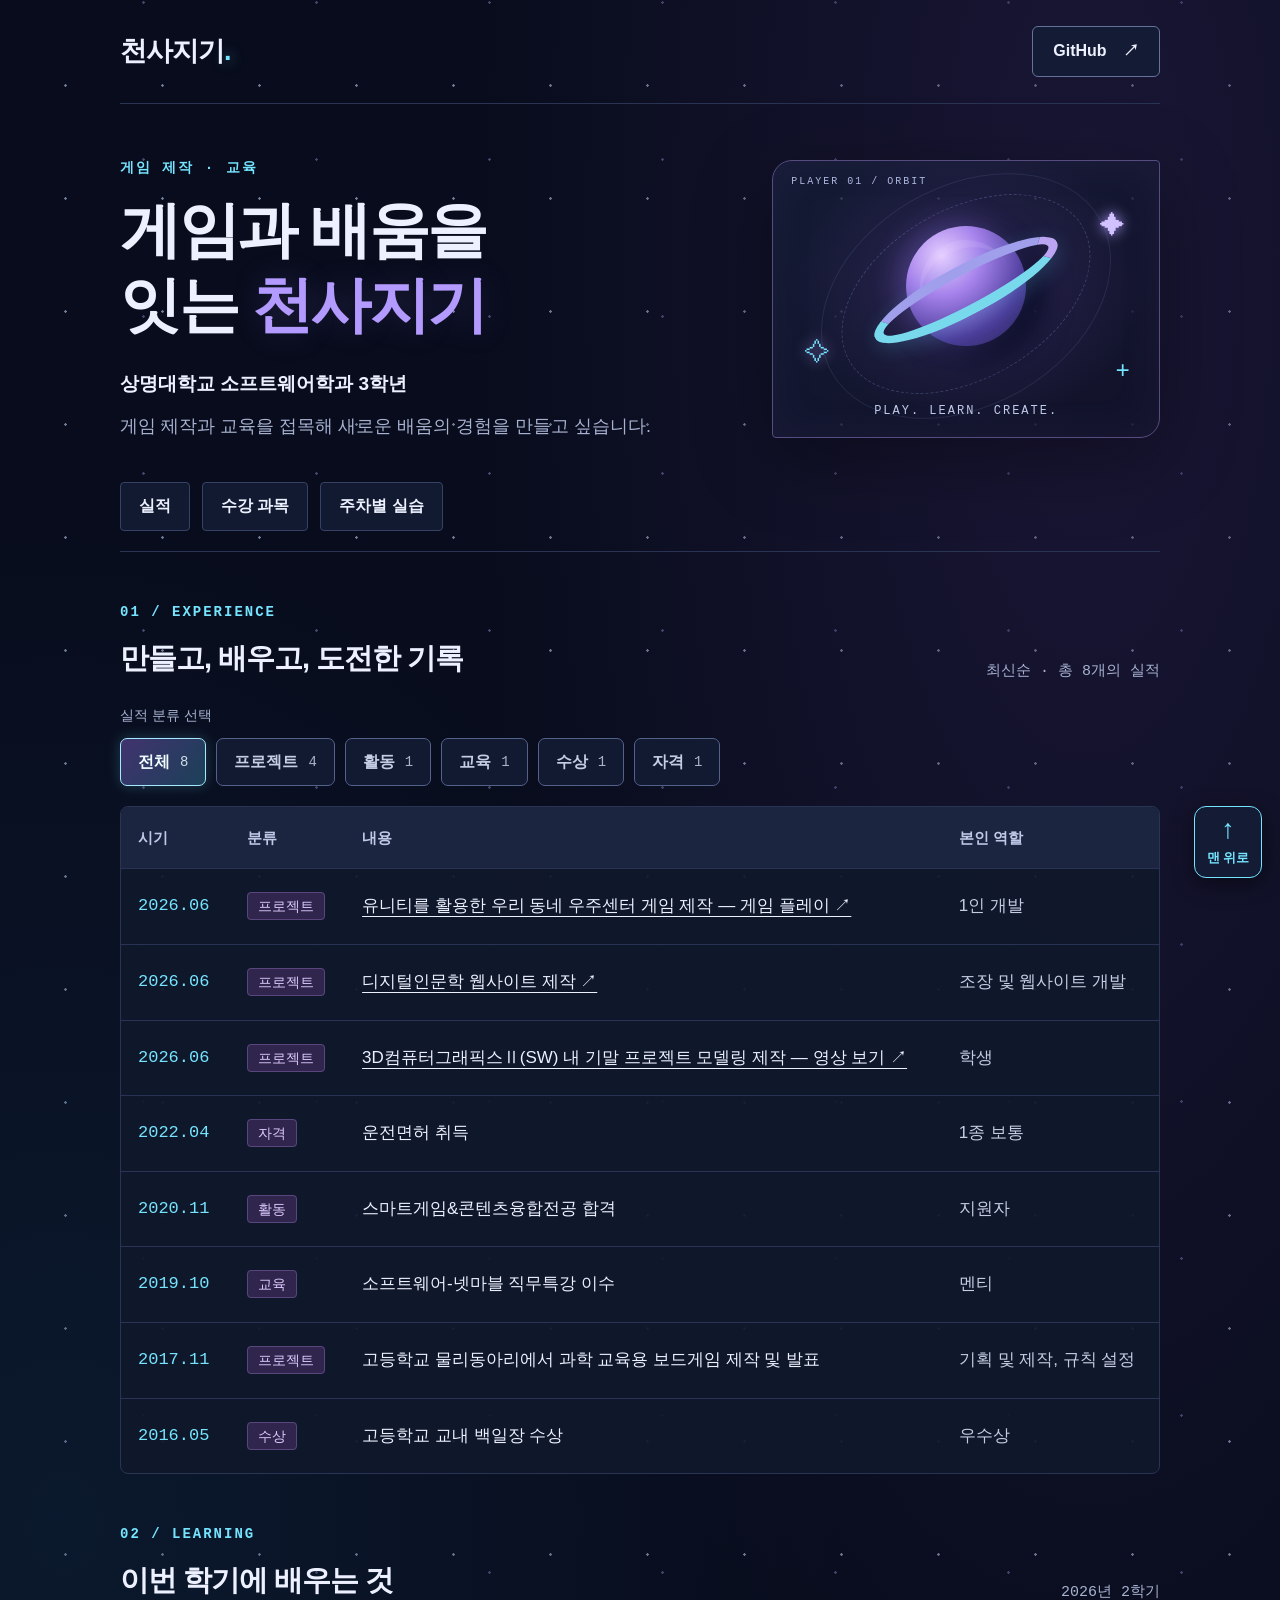
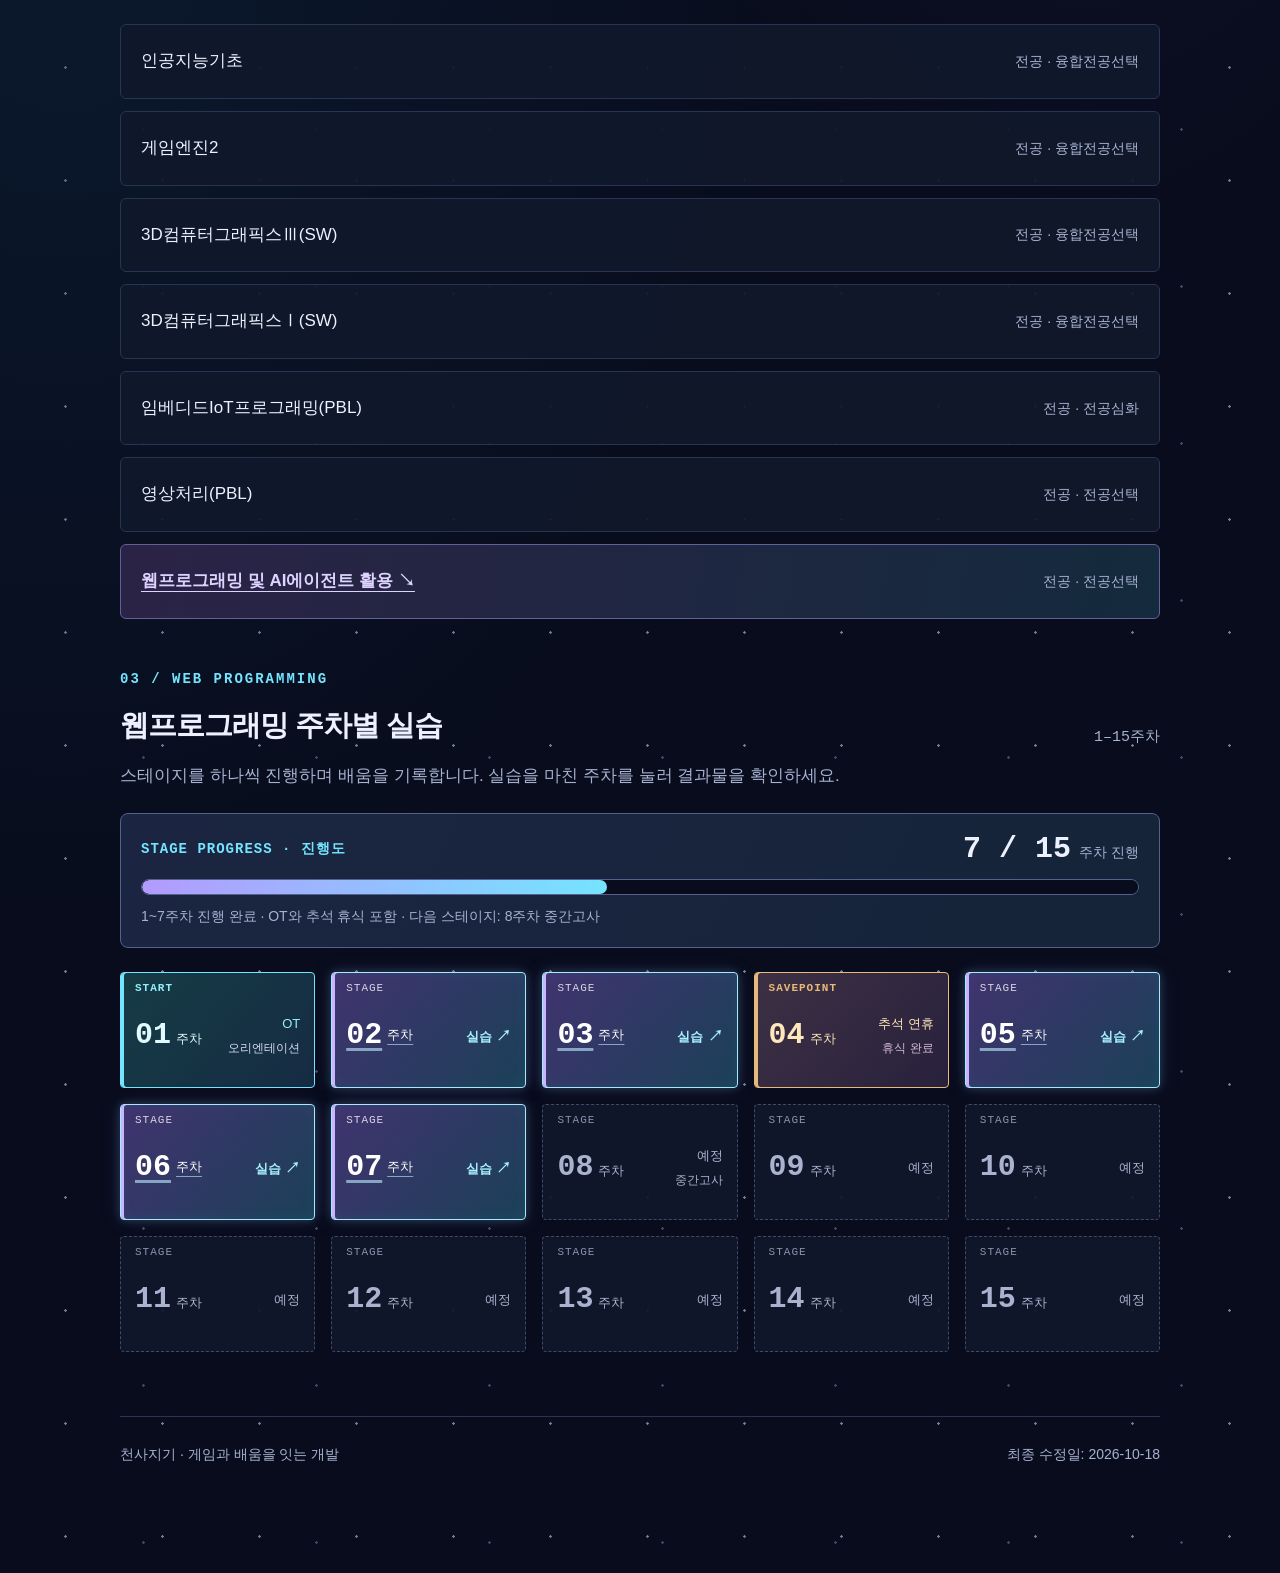
==== commit 0d8e9f2d: "Update last modified date in footer Updated the last modified date in the footer from 2026-10-17 to " ====
--- a/index.html
+++ b/index.html
@@ -5,7 +5,7 @@
   <meta name="viewport" content="width=device-width, initial-scale=1">
   <meta name="description" content="천사지기의 게임 제작과 교육에 관한 활동 이력서">
   <title>천사지기 | 게임과 배움을 잇는 개발</title>
-  <link rel="stylesheet" href="style.css?v=20261017-eight-achievements">
+  <link rel="stylesheet" href="style.css?v=20261017-semantic-labels">
 </head>
 <body>
   <a class="skip-link" href="#main">본문으로 이동</a>
@@ -13,7 +13,7 @@
     <header id="top">
       <div class="topline"><span class="wordmark">천사지기<span class="dot">.</span></span><a class="github" href="https://github.com/sujeon">GitHub <span aria-hidden="true">↗</span></a></div>
       <div class="hero">
-        <div><p class="eyebrow">게임 제작 · 교육</p><h1>게임과 배움을<br>잇는 <span>천사지기</span></h1><p class="affiliation">상명대학교 소프트웨어학과 3학년</p><p class="intro">게임 제작과 교육을 접목해 새로운 배움의 경험을 만들고 싶습니다.</p></div>
+        <div><p class="eyebrow">게임 제작 · 교육</p><h1><span class="title-line">게임과 배움을</span> <span class="title-line">잇는 <span class="title-accent">천사지기</span></span></h1><p class="affiliation">상명대학교 소프트웨어학과 3학년</p><p class="intro">게임 제작과 교육을 접목해 새로운 배움의 경험을 만들고 싶습니다.</p></div>
         <div class="illustration" aria-hidden="true"><div class="orbit orbit-one"></div><div class="orbit orbit-two"></div><span class="star star-one">✦</span><span class="star star-two">✧</span><div class="planet"></div><div class="planet-ring"></div><span class="illustration-label">PLAY. LEARN. CREATE.</span></div>
       </div>
       <nav aria-label="페이지 영역"><a href="#achievements">실적</a><a href="#courses">수강 과목</a><a href="#weekly">주차별 실습</a></nav>
@@ -57,25 +57,25 @@
         <p class="section-description">스테이지를 하나씩 진행하며 배움을 기록합니다. 실습을 마친 주차를 눌러 결과물을 확인하세요.</p>
         <div class="stage-progress"><div class="progress-heading"><label for="weekly-progress">STAGE PROGRESS · 진행도</label><strong>7 / 15<span>주차 진행</span></strong></div><progress id="weekly-progress" value="7" max="15">15주차 중 7주차 진행</progress><p>1~7주차 진행 완료 · OT와 추석 휴식 포함 · 다음 스테이지: 8주차 중간고사</p></div>
         <ul class="week-grid">
-          <li class="week orientation"><span class="week-marker">START</span><span>01<small>주차</small></span><span class="status">OT<span class="week-note">오리엔테이션</span></span></li>
-          <li class="week completed"><a href="doc02.html">02<small>주차</small></a><span class="status">실습</span></li>
-          <li class="week completed"><a href="doc03.html">03<small>주차</small></a><span class="status">실습</span></li>
-          <li class="week holiday"><span class="week-marker">SAVEPOINT</span><span>04<small>주차</small></span><span class="status">추석 연휴<span class="holiday-note">휴식 완료</span></span></li>
-          <li class="week completed"><a href="doc05.html">05<small>주차</small></a><span class="status">실습</span></li>
-          <li class="week completed"><a href="doc06.html">06<small>주차</small></a><span class="status">실습</span></li>
-          <li class="week completed"><a href="doc07.html">07<small>주차</small></a><span class="status">실습</span></li>
-          <li class="week planned"><span>08<small>주차</small></span><span class="status">예정<span class="week-note">중간고사</span></span></li>
-          <li class="week planned"><span>09<small>주차</small></span><span class="status">예정</span></li>
-          <li class="week planned"><span>10<small>주차</small></span><span class="status">예정</span></li>
-          <li class="week planned"><span>11<small>주차</small></span><span class="status">예정</span></li>
-          <li class="week planned"><span>12<small>주차</small></span><span class="status">예정</span></li>
-          <li class="week planned"><span>13<small>주차</small></span><span class="status">예정</span></li>
-          <li class="week planned"><span>14<small>주차</small></span><span class="status">예정</span></li>
-          <li class="week planned"><span>15<small>주차</small></span><span class="status">예정</span></li>
+          <li class="week orientation"><span class="week-marker">START</span><span>01<span class="week-unit">주차</span></span><span class="status">OT<span class="week-note">오리엔테이션</span></span></li>
+          <li class="week completed"><a href="doc02.html">02<span class="week-unit">주차</span></a><span class="status">실습</span></li>
+          <li class="week completed"><a href="doc03.html">03<span class="week-unit">주차</span></a><span class="status">실습</span></li>
+          <li class="week holiday"><span class="week-marker">SAVEPOINT</span><span>04<span class="week-unit">주차</span></span><span class="status">추석 연휴<span class="holiday-note">휴식 완료</span></span></li>
+          <li class="week completed"><a href="doc05.html">05<span class="week-unit">주차</span></a><span class="status">실습</span></li>
+          <li class="week completed"><a href="doc06.html">06<span class="week-unit">주차</span></a><span class="status">실습</span></li>
+          <li class="week completed"><a href="doc07.html">07<span class="week-unit">주차</span></a><span class="status">실습</span></li>
+          <li class="week planned"><span>08<span class="week-unit">주차</span></span><span class="status">예정<span class="week-note">중간고사</span></span></li>
+          <li class="week planned"><span>09<span class="week-unit">주차</span></span><span class="status">예정</span></li>
+          <li class="week planned"><span>10<span class="week-unit">주차</span></span><span class="status">예정</span></li>
+          <li class="week planned"><span>11<span class="week-unit">주차</span></span><span class="status">예정</span></li>
+          <li class="week planned"><span>12<span class="week-unit">주차</span></span><span class="status">예정</span></li>
+          <li class="week planned"><span>13<span class="week-unit">주차</span></span><span class="status">예정</span></li>
+          <li class="week planned"><span>14<span class="week-unit">주차</span></span><span class="status">예정</span></li>
+          <li class="week planned"><span>15<span class="week-unit">주차</span></span><span class="status">예정</span></li>
         </ul>
       </section>
     </main>
-    <footer><span>천사지기 · 게임과 배움을 잇는 개발</span><span>최종 수정일: <time datetime="2026-10-17">2026-10-17</time></span><a class="back-to-top" href="#top" aria-label="페이지 맨 위로 이동"><span aria-hidden="true">↑</span><span>맨 위로</span></a></footer>
+    <footer><span>천사지기 · 게임과 배움을 잇는 개발</span><span>최종 수정일: <time datetime="2026-10-18">2026-10-18</time></span><a class="back-to-top" href="#top" aria-label="페이지 맨 위로 이동"><span aria-hidden="true">↑</span><span>맨 위로</span></a></footer>
   </div>
 </body>
 </html>
--- a/style.css
+++ b/style.css
@@ -1,5 +1,5 @@
 :root{color-scheme:dark;--paper:#080c1c;--ink:#edf1ff;--muted:#a7b2d1;--line:#293354;--accent:#75e4ff;--violet:#b39aff}
-*{box-sizing:border-box}html{scroll-behavior:smooth;scroll-padding-top:24px}body{margin:0;background-color:var(--paper);background-image:radial-gradient(ellipse at 85% 8%,#34255a66,transparent 40%),radial-gradient(ellipse at 5% 48%,#123c5c44,transparent 45%),radial-gradient(circle,#c8dcff88 1px,transparent 1.5px),radial-gradient(circle,#a99ee866 1px,transparent 1.5px);background-size:auto,auto,97px 113px,173px 157px;background-position:0 0,0 0,17px 29px,57px 81px;color:var(--ink);font-family:"맑은 고딕","Malgun Gothic",sans-serif;line-height:1.7}a{color:inherit;text-underline-offset:5px}a:hover{color:var(--accent)}a:focus-visible,[tabindex]:focus-visible{outline:3px solid var(--accent);outline-offset:5px}.page{max-width:1120px;margin:auto;padding:0 40px}.topline{display:flex;align-items:center;justify-content:space-between;padding:26px 0;border-bottom:1px solid var(--line)}.wordmark{font-weight:800;font-size:22px;letter-spacing:-1px}.dot{color:var(--accent);text-shadow:0 0 14px #75e4ff}.github{font-size:13px;font-weight:700;text-decoration:none;border:1px solid #65729a;border-radius:6px;padding:8px 18px;background:#141c35}.github span{margin-left:12px}.hero{display:grid;grid-template-columns:1.6fr 1fr;align-items:center;gap:32px;padding:52px 0 40px}.eyebrow{font-family:Consolas,monospace;font-size:11px;font-weight:700;letter-spacing:2px;color:var(--accent);margin:0 0 12px}h1{font-size:clamp(36px,4.4vw,58px);letter-spacing:-2.5px;line-height:1.22;margin:0 0 24px;font-weight:800}h1 span{color:var(--violet);text-shadow:0 0 32px #a48aff33}.affiliation{font-size:15px;font-weight:700;margin:0 0 9px}.intro{font-size:14px;color:var(--muted);max-width:480px;margin:0}.illustration{height:278px;position:relative;overflow:hidden;background:radial-gradient(ellipse at 50% 45%,#5f419d55,transparent 65%),linear-gradient(145deg,#15213b99,#101127cc);border:1px solid #574c80;border-radius:20px 4px 20px 4px;box-shadow:0 20px 80px #0005,inset 0 0 45px #7950b015}.illustration:before{content:"PLAYER 01 / ORBIT";position:absolute;top:15px;left:18px;font:10px Consolas,monospace;letter-spacing:2px;color:#aeb9df}.illustration:after{content:"+";position:absolute;bottom:52px;right:29px;font:24px Consolas,monospace;color:var(--accent)}.planet{width:120px;height:120px;position:absolute;border-radius:50%;background:radial-gradient(circle at 30% 25%,#e5ceff,#a582eb 32%,#4c3c9a 68%,#20254d);box-shadow:-8px -4px 28px #a081ff55,15px 8px 30px #060a21;top:65px;left:calc(50% - 60px)}.planet:after{content:"";position:absolute;inset:14px;border-radius:50%;border-top:9px solid #e9d7ff22;transform:rotate(-25deg)}.planet-ring{position:absolute;width:206px;height:50px;border:10px solid #78d9ed;border-top-color:#9f9fec;border-right-color:#bba5f2;border-radius:50%;left:calc(50% - 103px);top:104px;transform:rotate(-28deg);box-shadow:0 5px 20px #5bd3f333}.orbit{position:absolute;border:1px dashed #6d7ab866;border-radius:50%;width:270px;height:170px;left:calc(50% - 135px);top:48px;transform:rotate(-30deg)}.orbit-two{width:310px;height:220px;left:calc(50% - 155px);top:25px;border-style:solid;border-color:#66729f33}.star{position:absolute;font-size:25px;color:#d1c2ff;text-shadow:0 0 14px #b39aff}.star-one{top:42px;right:34px}.star-two{bottom:62px;left:32px;color:var(--accent)}.illustration-label{position:absolute;bottom:19px;left:0;right:0;text-align:center;font:10px Consolas,monospace;letter-spacing:2px;color:#c0cbea}nav{display:flex;gap:12px;border-bottom:1px solid var(--line);padding-bottom:20px}nav a{font-size:12px;font-weight:700;text-decoration:none;border:1px solid #354263;background:#111a31;border-radius:4px;padding:7px 16px}nav a:hover{background:#20264b;border-color:var(--violet)}section{padding:48px 0 0;scroll-margin-top:24px}.section-heading{display:flex;justify-content:space-between;align-items:flex-end;gap:20px;margin-bottom:23px}h2{font-size:23px;line-height:1.45;letter-spacing:-1px;margin:0}.section-note{font:12px Consolas,"맑은 고딕",monospace;color:var(--muted);white-space:nowrap}.table-scroll{overflow-x:auto;border:1px solid var(--line);border-radius:8px;background:#10182bea}table{width:100%;border-collapse:collapse;text-align:left;font-size:13px}th{font-size:11px;color:#bfc9e7;font-weight:600;padding:14px;background:#1b2540}td{padding:20px 14px;border-top:1px solid var(--line)}tbody tr:hover{background:#1c2541}td:first-child{font-family:Consolas,monospace;color:var(--accent);white-space:nowrap}td:last-child{min-width:130px;color:#c5cde3}td:nth-child(3){min-width:255px}th:nth-child(2){min-width:90px}.badge{font-size:11px;background:#30254d;color:#dccaff;border:1px solid #59467c;padding:4px 9px;border-radius:4px;white-space:nowrap}.detail{display:block;font-size:11px;color:var(--muted);margin-top:5px}.course-list{padding:0;margin:0;list-style:none;display:grid;grid-template-columns:1fr 1fr;gap:12px}.course-list li{display:flex;justify-content:space-between;align-items:center;gap:14px;border:1px solid var(--line);border-radius:6px;background:#10182bea;padding:18px 16px;font-size:13px}.course-type{color:var(--muted);font-size:10px;white-space:nowrap}.featured-course{grid-column:1/-1;border-color:#62609c!important;background:linear-gradient(100deg,#2b2346,#142a3d)!important}.featured-course a{font-weight:700;color:#ded2ff}.section-description{font-size:13px;color:var(--muted);margin:-8px 0 22px}.week-grid{display:grid;grid-template-columns:repeat(5,1fr);gap:12px;padding:0;margin:0;list-style:none}.week{position:relative;display:flex;justify-content:space-between;align-items:center;border-radius:4px;padding:23px 15px 17px;min-height:90px}.week:before{content:"STAGE";position:absolute;top:7px;left:15px;font:8px Consolas,monospace;letter-spacing:2px;opacity:.8}.planned{background:#11182bee;color:#a9b3d0;border:1px dashed #3e4a6a}.week>span:first-child,.week>a{font:700 25px Consolas,monospace;font-variant-numeric:tabular-nums}.week small{font-family:"맑은 고딕",sans-serif;font-size:10px;font-weight:400;margin-left:6px}.status{font-size:10px}.week.completed{background:linear-gradient(130deg,#332957,#172e48);border:1px solid #8580d8;color:#fff;box-shadow:inset 3px 0 #a99aff,0 0 20px #8466d011}.week.completed a{color:#fff;text-decoration:none;align-self:stretch;display:flex;align-items:center}.week.completed a:after{content:"";position:absolute;inset:0}.week.completed:hover{border-color:var(--accent);box-shadow:0 0 22px #75e4ff22}.week.completed .status{color:var(--accent)}footer{display:flex;justify-content:space-between;align-items:center;gap:16px;border-top:1px solid var(--line);margin-top:64px;padding:25px 0 35px;font-size:10px;color:var(--muted)}.sr-only{position:absolute;width:1px;height:1px;padding:0;margin:-1px;overflow:hidden;clip:rect(0,0,0,0);white-space:nowrap;border:0}.skip-link{position:absolute;left:16px;top:-100px;background:#e0d5ff;color:#17112d;padding:10px;z-index:2}.skip-link:focus{top:10px}
+*{box-sizing:border-box}html{scroll-behavior:smooth;scroll-padding-top:24px}body{margin:0;background-color:var(--paper);background-image:radial-gradient(ellipse at 85% 8%,#34255a66,transparent 40%),radial-gradient(ellipse at 5% 48%,#123c5c44,transparent 45%),radial-gradient(circle,#c8dcff88 1px,transparent 1.5px),radial-gradient(circle,#a99ee866 1px,transparent 1.5px);background-size:auto,auto,97px 113px,173px 157px;background-position:0 0,0 0,17px 29px,57px 81px;color:var(--ink);font-family:"맑은 고딕","Malgun Gothic",sans-serif;line-height:1.7}a{color:inherit;text-underline-offset:5px}a:hover{color:var(--accent)}a:focus-visible,[tabindex]:focus-visible{outline:3px solid var(--accent);outline-offset:5px}.page{max-width:1120px;margin:auto;padding:0 40px}.topline{display:flex;align-items:center;justify-content:space-between;padding:26px 0;border-bottom:1px solid var(--line)}.wordmark{font-weight:800;font-size:22px;letter-spacing:-1px}.dot{color:var(--accent);text-shadow:0 0 14px #75e4ff}.github{font-size:13px;font-weight:700;text-decoration:none;border:1px solid #65729a;border-radius:6px;padding:8px 18px;background:#141c35}.github span{margin-left:12px}.hero{display:grid;grid-template-columns:1.6fr 1fr;align-items:center;gap:32px;padding:52px 0 40px}.eyebrow{font-family:Consolas,monospace;font-size:11px;font-weight:700;letter-spacing:2px;color:var(--accent);margin:0 0 12px}h1{font-size:clamp(36px,4.4vw,58px);letter-spacing:-2.5px;line-height:1.22;margin:0 0 24px;font-weight:800}h1 .title-accent{color:var(--violet);text-shadow:0 0 32px #a48aff33}.affiliation{font-size:15px;font-weight:700;margin:0 0 9px}.intro{font-size:14px;color:var(--muted);max-width:480px;margin:0}.illustration{height:278px;position:relative;overflow:hidden;background:radial-gradient(ellipse at 50% 45%,#5f419d55,transparent 65%),linear-gradient(145deg,#15213b99,#101127cc);border:1px solid #574c80;border-radius:20px 4px 20px 4px;box-shadow:0 20px 80px #0005,inset 0 0 45px #7950b015}.illustration:before{content:"PLAYER 01 / ORBIT";position:absolute;top:15px;left:18px;font:10px Consolas,monospace;letter-spacing:2px;color:#aeb9df}.illustration:after{content:"+";position:absolute;bottom:52px;right:29px;font:24px Consolas,monospace;color:var(--accent)}.planet{width:120px;height:120px;position:absolute;border-radius:50%;background:radial-gradient(circle at 30% 25%,#e5ceff,#a582eb 32%,#4c3c9a 68%,#20254d);box-shadow:-8px -4px 28px #a081ff55,15px 8px 30px #060a21;top:65px;left:calc(50% - 60px)}.planet:after{content:"";position:absolute;inset:14px;border-radius:50%;border-top:9px solid #e9d7ff22;transform:rotate(-25deg)}.planet-ring{position:absolute;width:206px;height:50px;border:10px solid #78d9ed;border-top-color:#9f9fec;border-right-color:#bba5f2;border-radius:50%;left:calc(50% - 103px);top:104px;transform:rotate(-28deg);box-shadow:0 5px 20px #5bd3f333}.orbit{position:absolute;border:1px dashed #6d7ab866;border-radius:50%;width:270px;height:170px;left:calc(50% - 135px);top:48px;transform:rotate(-30deg)}.orbit-two{width:310px;height:220px;left:calc(50% - 155px);top:25px;border-style:solid;border-color:#66729f33}.star{position:absolute;font-size:25px;color:#d1c2ff;text-shadow:0 0 14px #b39aff}.star-one{top:42px;right:34px}.star-two{bottom:62px;left:32px;color:var(--accent)}.illustration-label{position:absolute;bottom:19px;left:0;right:0;text-align:center;font:10px Consolas,monospace;letter-spacing:2px;color:#c0cbea}nav{display:flex;gap:12px;border-bottom:1px solid var(--line);padding-bottom:20px}nav a{font-size:12px;font-weight:700;text-decoration:none;border:1px solid #354263;background:#111a31;border-radius:4px;padding:7px 16px}nav a:hover{background:#20264b;border-color:var(--violet)}section{padding:48px 0 0;scroll-margin-top:24px}.section-heading{display:flex;justify-content:space-between;align-items:flex-end;gap:20px;margin-bottom:23px}h2{font-size:23px;line-height:1.45;letter-spacing:-1px;margin:0}.section-note{font:12px Consolas,"맑은 고딕",monospace;color:var(--muted);white-space:nowrap}.table-scroll{overflow-x:auto;border:1px solid var(--line);border-radius:8px;background:#10182bea}table{width:100%;border-collapse:collapse;text-align:left;font-size:13px}th{font-size:11px;color:#bfc9e7;font-weight:600;padding:14px;background:#1b2540}td{padding:20px 14px;border-top:1px solid var(--line)}tbody tr:hover{background:#1c2541}td:first-child{font-family:Consolas,monospace;color:var(--accent);white-space:nowrap}td:last-child{min-width:130px;color:#c5cde3}td:nth-child(3){min-width:255px}th:nth-child(2){min-width:90px}.badge{font-size:11px;background:#30254d;color:#dccaff;border:1px solid #59467c;padding:4px 9px;border-radius:4px;white-space:nowrap}.detail{display:block;font-size:11px;color:var(--muted);margin-top:5px}.course-list{padding:0;margin:0;list-style:none;display:grid;grid-template-columns:1fr 1fr;gap:12px}.course-list li{display:flex;justify-content:space-between;align-items:center;gap:14px;border:1px solid var(--line);border-radius:6px;background:#10182bea;padding:18px 16px;font-size:13px}.course-type{color:var(--muted);font-size:10px;white-space:nowrap}.featured-course{grid-column:1/-1;border-color:#62609c!important;background:linear-gradient(100deg,#2b2346,#142a3d)!important}.featured-course a{font-weight:700;color:#ded2ff}.section-description{font-size:13px;color:var(--muted);margin:-8px 0 22px}.week-grid{display:grid;grid-template-columns:repeat(5,1fr);gap:12px;padding:0;margin:0;list-style:none}.week{position:relative;display:flex;justify-content:space-between;align-items:center;border-radius:4px;padding:23px 15px 17px;min-height:90px}.week:before{content:"STAGE";position:absolute;top:7px;left:15px;font:8px Consolas,monospace;letter-spacing:2px;opacity:.8}.planned{background:#11182bee;color:#a9b3d0;border:1px dashed #3e4a6a}.week>span:first-child,.week>a{font:700 25px Consolas,monospace;font-variant-numeric:tabular-nums}.week .week-unit{font-family:"맑은 고딕",sans-serif;font-size:10px;font-weight:400;margin-left:6px}.status{font-size:10px}.week.completed{background:linear-gradient(130deg,#332957,#172e48);border:1px solid #8580d8;color:#fff;box-shadow:inset 3px 0 #a99aff,0 0 20px #8466d011}.week.completed a{color:#fff;text-decoration:none;align-self:stretch;display:flex;align-items:center}.week.completed a:after{content:"";position:absolute;inset:0}.week.completed:hover{border-color:var(--accent);box-shadow:0 0 22px #75e4ff22}.week.completed .status{color:var(--accent)}footer{display:flex;justify-content:space-between;align-items:center;gap:16px;border-top:1px solid var(--line);margin-top:64px;padding:25px 0 35px;font-size:10px;color:var(--muted)}.sr-only{position:absolute;width:1px;height:1px;padding:0;margin:-1px;overflow:hidden;clip:rect(0,0,0,0);white-space:nowrap;border:0}.skip-link{position:absolute;left:16px;top:-100px;background:#e0d5ff;color:#17112d;padding:10px;z-index:2}.skip-link:focus{top:10px}
 @media(max-width:900px){.course-list{grid-template-columns:1fr}.featured-course{grid-column:auto}}
 @media(max-width:760px){.page{padding:0 22px}.hero{grid-template-columns:1.3fr 1fr;gap:20px;padding:38px 0}.illustration{height:240px}h1{font-size:38px}.intro{font-size:13px}.week-grid{grid-template-columns:repeat(3,1fr)}.section-heading{align-items:flex-start;flex-direction:column;gap:7px}h2{font-size:21px}footer{flex-wrap:wrap}}
 @media(max-width:560px){.hero{grid-template-columns:1fr}.illustration{height:238px;max-width:360px;width:100%;justify-self:center}h1{font-size:39px}.topline{padding:21px 0}.week-grid{grid-template-columns:repeat(2,1fr)}.course-list li{align-items:flex-start;flex-direction:column;gap:4px}.week{padding:23px 16px 17px}nav{gap:8px}nav a{padding:7px 12px}section{padding-top:37px}footer{align-items:flex-start;flex-direction:column}}
@@ -52,7 +52,7 @@
 .week-grid{gap:16px}.week{min-height:116px;padding:30px 14px 20px}
 .week:before{font-size:11px;top:9px;left:14px;letter-spacing:1px}
 .week>a,.week>span:not(.status):not(.week-marker){font:700 30px Consolas,monospace;font-variant-numeric:tabular-nums}
-.week small{font-size:13px;margin-left:5px}.status{font-size:13px}.week.completed .status:after{font-size:15px}
+.week .week-unit{font-size:13px;margin-left:5px}.status{font-size:13px}.week.completed .status:after{font-size:15px}
 .week-marker,.week>.week-marker:first-child{font:700 11px Consolas,monospace;top:9px;left:14px;letter-spacing:1px}
 .week.orientation,.week.exam,.week.holiday{padding-top:30px}
 .week-note,.holiday-note{font-size:12px;line-height:1.6}
@@ -77,3 +77,6 @@
 
 /* Award and qualification filters follow the same native radio interaction. */
 #achievements:has(#filter-award:checked) tbody tr:not([data-category="award"]),#achievements:has(#filter-qualification:checked) tbody tr:not([data-category="qualification"]){display:none}
+
+/* Layout and unit text presentation belong to the external stylesheet. */
+h1 .title-line{display:block;color:inherit;text-shadow:none}h1 .title-accent{color:var(--violet);text-shadow:0 0 32px #a48aff33}
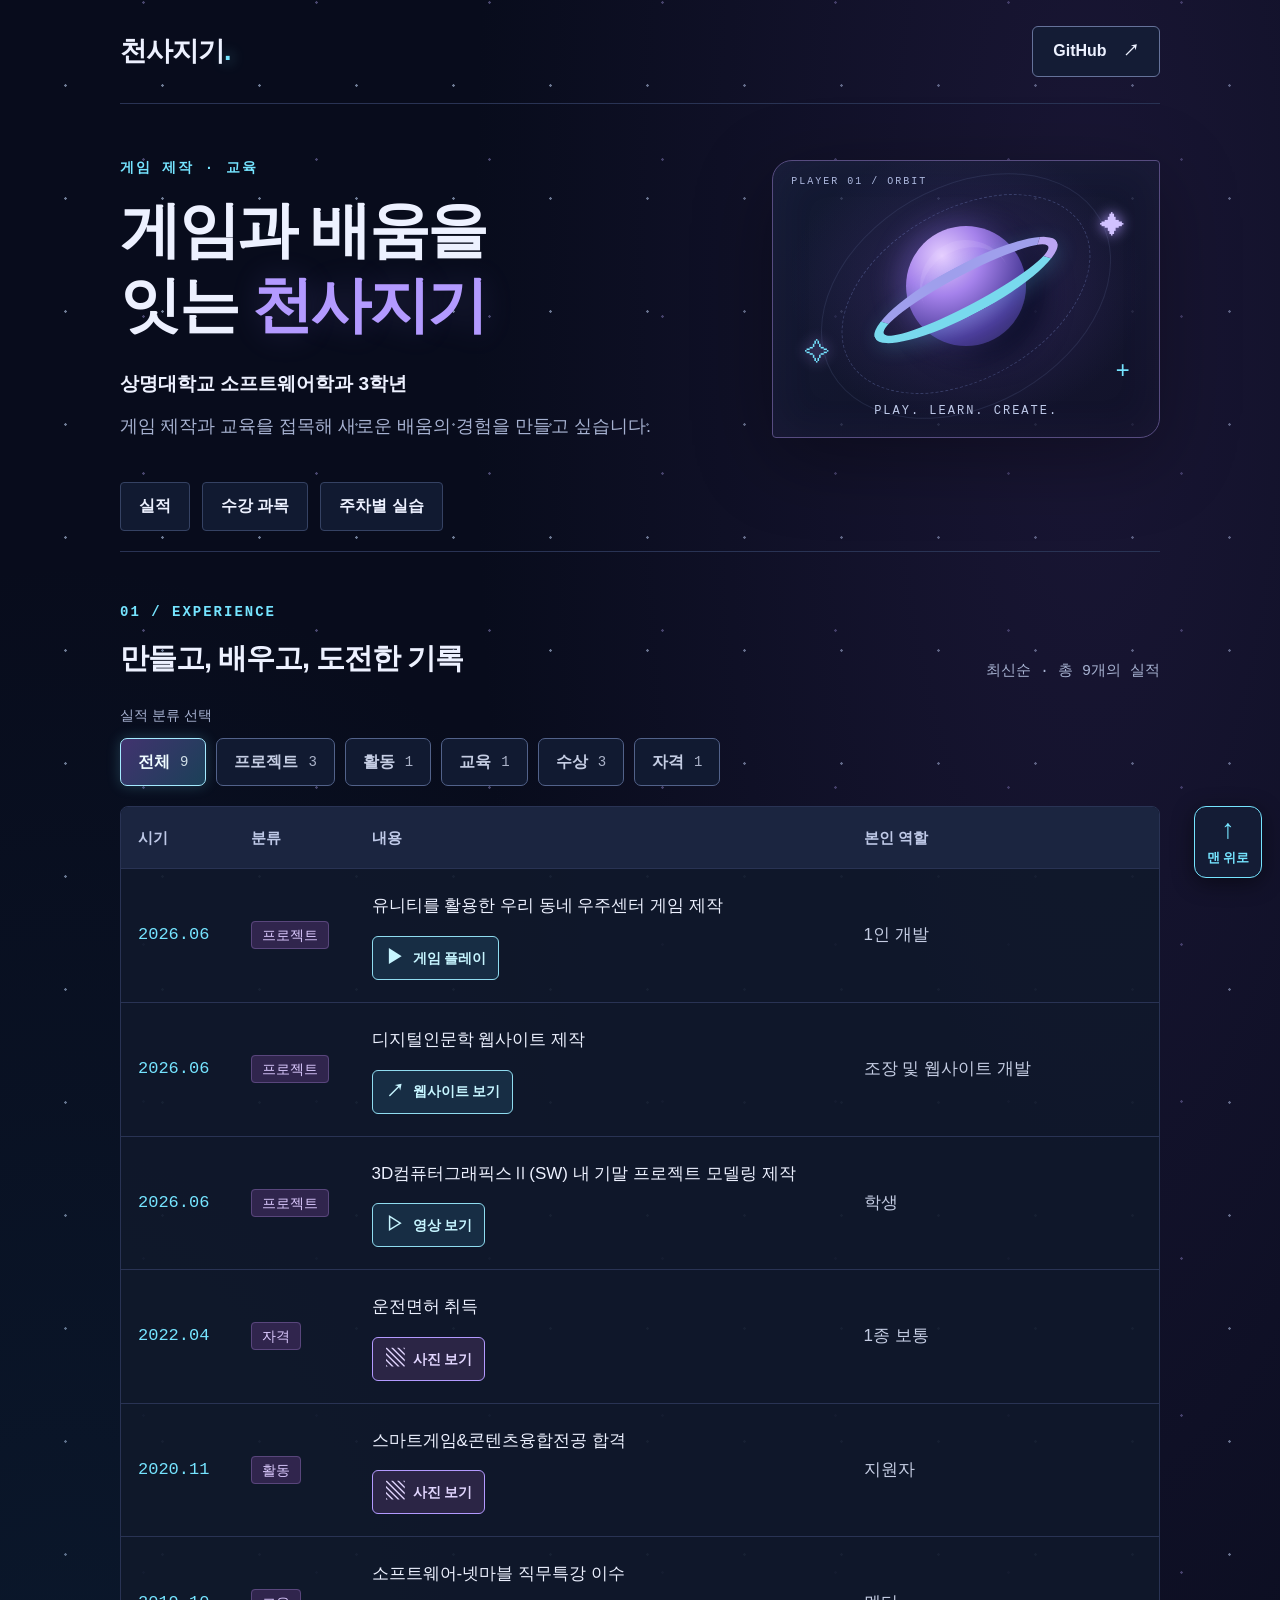
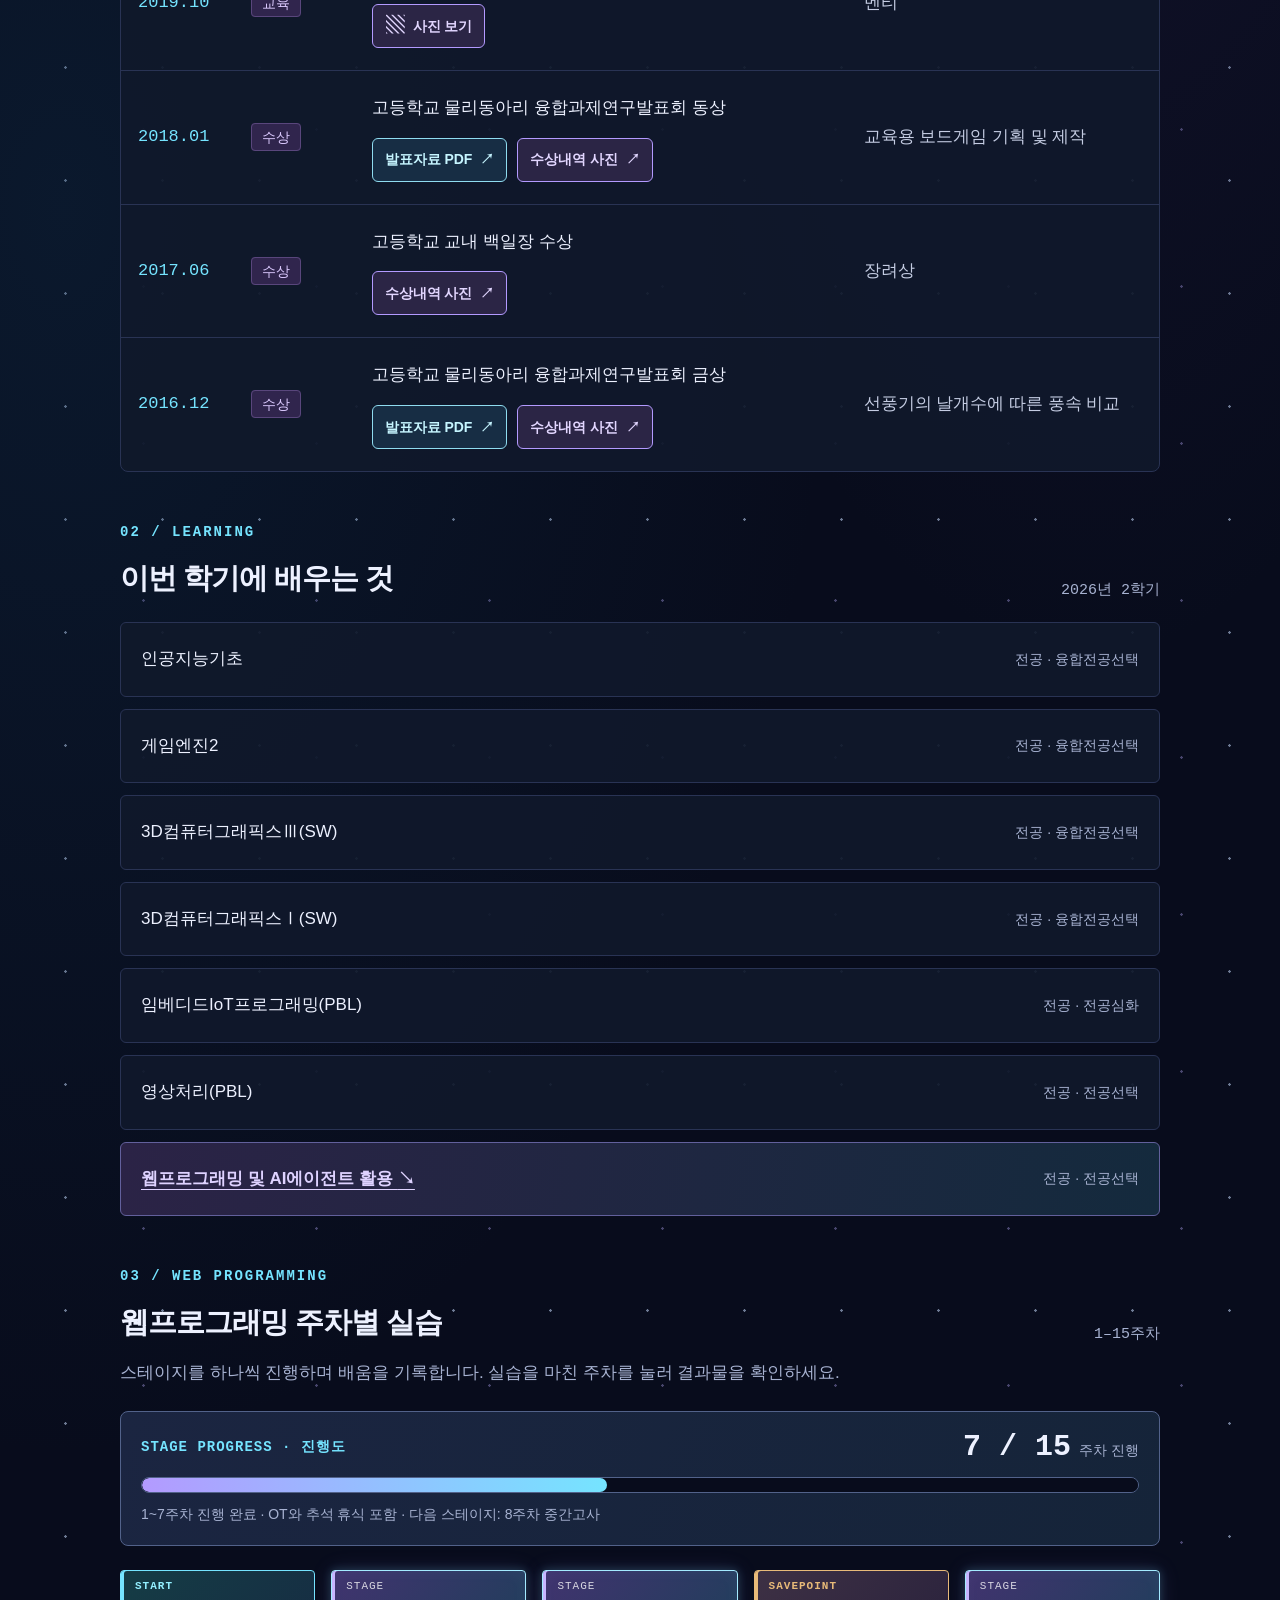
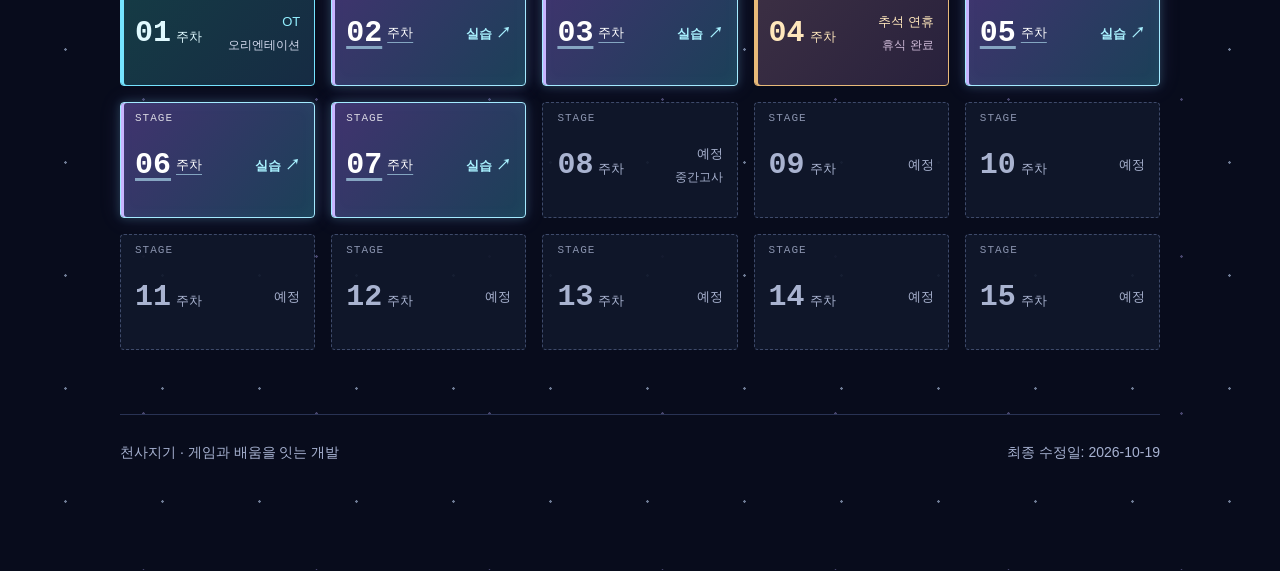
==== commit 0fe1e9cd: "Add files via upload" ====
--- a/index.html
+++ b/index.html
@@ -5,7 +5,7 @@
   <meta name="viewport" content="width=device-width, initial-scale=1">
   <meta name="description" content="천사지기의 게임 제작과 교육에 관한 활동 이력서">
   <title>천사지기 | 게임과 배움을 잇는 개발</title>
-  <link rel="stylesheet" href="style.css?v=20261017-semantic-labels">
+  <link rel="stylesheet" href="style.css?v=20261019-result-buttons">
 </head>
 <body>
   <a class="skip-link" href="#main">본문으로 이동</a>
@@ -20,24 +20,25 @@
     </header>
     <main id="main">
       <section id="achievements" aria-labelledby="achievements-title">
-        <div class="section-heading"><div><p class="eyebrow">01 / EXPERIENCE</p><h2 id="achievements-title">만들고, 배우고, 도전한 기록</h2></div><span class="section-note">최신순 · 총 8개의 실적</span></div>
+        <div class="section-heading"><div><p class="eyebrow">01 / EXPERIENCE</p><h2 id="achievements-title">만들고, 배우고, 도전한 기록</h2></div><span class="section-note">최신순 · 총 9개의 실적</span></div>
         <fieldset class="achievement-filters"><legend>실적 분류 선택</legend>
-          <div class="filter-option"><input type="radio" name="achievement-category" id="filter-all" value="all" checked><label for="filter-all">전체 <span>8</span></label></div>
-          <div class="filter-option"><input type="radio" name="achievement-category" id="filter-project" value="project"><label for="filter-project">프로젝트 <span>4</span></label></div>
+          <div class="filter-option"><input type="radio" name="achievement-category" id="filter-all" value="all" checked><label for="filter-all">전체 <span>9</span></label></div>
+          <div class="filter-option"><input type="radio" name="achievement-category" id="filter-project" value="project"><label for="filter-project">프로젝트 <span>3</span></label></div>
           <div class="filter-option"><input type="radio" name="achievement-category" id="filter-activity" value="activity"><label for="filter-activity">활동 <span>1</span></label></div>
           <div class="filter-option"><input type="radio" name="achievement-category" id="filter-education" value="education"><label for="filter-education">교육 <span>1</span></label></div>
-          <div class="filter-option"><input type="radio" name="achievement-category" id="filter-award" value="award"><label for="filter-award">수상 <span>1</span></label></div>
+          <div class="filter-option"><input type="radio" name="achievement-category" id="filter-award" value="award"><label for="filter-award">수상 <span>3</span></label></div>
           <div class="filter-option"><input type="radio" name="achievement-category" id="filter-qualification" value="qualification"><label for="filter-qualification">자격 <span>1</span></label></div>
         </fieldset>
         <div class="table-scroll" role="region" aria-label="실적 표 가로 스크롤" tabindex="0"><table><caption class="sr-only">시기 역순으로 정리한 실적과 본인 역할</caption><thead><tr><th scope="col">시기</th><th scope="col">분류</th><th scope="col">내용</th><th scope="col">본인 역할</th></tr></thead><tbody>
-          <tr data-category="project"><td>2026.06</td><td><span class="badge">프로젝트</span></td><td><a href="https://sujeon.itch.io/spacecenter" target="_blank" rel="noopener noreferrer">유니티를 활용한 우리 동네 우주센터 게임 제작 — 게임 플레이 ↗<span class="sr-only"> (새 탭에서 열림)</span></a></td><td>1인 개발</td></tr>
-          <tr data-category="project"><td>2026.06</td><td><span class="badge">프로젝트</span></td><td><a href="https://sujeon.github.io/DigtalHumanity/" target="_blank" rel="noopener noreferrer">디지털인문학 웹사이트 제작 ↗<span class="sr-only"> (새 탭에서 열림)</span></a></td><td>조장 및 웹사이트 개발</td></tr>
-          <tr data-category="project"><td>2026.06</td><td><span class="badge">프로젝트</span></td><td><a href="modeling-final.webm" target="_blank" rel="noopener noreferrer">3D컴퓨터그래픽스Ⅱ(SW) 내 기말 프로젝트 모델링 제작 — 영상 보기 ↗<span class="sr-only"> (새 탭에서 열림)</span></a></td><td>학생</td></tr>
-          <tr data-category="qualification"><td>2022.04</td><td><span class="badge">자격</span></td><td>운전면허 취득</td><td>1종 보통</td></tr>
-          <tr data-category="activity"><td>2020.11</td><td><span class="badge">활동</span></td><td>스마트게임&amp;콘텐츠융합전공 합격</td><td>지원자</td></tr>
-          <tr data-category="education"><td>2019.10</td><td><span class="badge">교육</span></td><td>소프트웨어-넷마블 직무특강 이수</td><td>멘티</td></tr>
-          <tr data-category="project"><td>2017.11</td><td><span class="badge">프로젝트</span></td><td>고등학교 물리동아리에서 과학 교육용 보드게임 제작 및 발표</td><td>기획 및 제작, 규칙 설정</td></tr>
-          <tr data-category="award"><td>2016.05</td><td><span class="badge">수상</span></td><td>고등학교 교내 백일장 수상</td><td>우수상</td></tr>
+          <tr data-category="project"><td>2026.06</td><td><span class="badge">프로젝트</span></td><td>유니티를 활용한 우리 동네 우주센터 게임 제작<div class="evidence-links"><a class="evidence-link" href="https://sujeon.itch.io/spacecenter" target="_blank" rel="noopener noreferrer"><span class="action-icon" aria-hidden="true">▶</span>게임 플레이<span class="sr-only"> (새 탭에서 열림)</span></a></div></td><td>1인 개발</td></tr>
+          <tr data-category="project"><td>2026.06</td><td><span class="badge">프로젝트</span></td><td>디지털인문학 웹사이트 제작<div class="evidence-links"><a class="evidence-link" href="https://sujeon.github.io/DigtalHumanity/" target="_blank" rel="noopener noreferrer"><span class="action-icon" aria-hidden="true">↗</span>웹사이트 보기<span class="sr-only"> (새 탭에서 열림)</span></a></div></td><td>조장 및 웹사이트 개발</td></tr>
+          <tr data-category="project"><td>2026.06</td><td><span class="badge">프로젝트</span></td><td>3D컴퓨터그래픽스Ⅱ(SW) 내 기말 프로젝트 모델링 제작<div class="evidence-links"><a class="evidence-link" href="assets/modeling-final.webm" target="_blank" rel="noopener noreferrer"><span class="action-icon" aria-hidden="true">▷</span>영상 보기<span class="sr-only"> (새 탭에서 열림)</span></a></div></td><td>학생</td></tr>
+          <tr data-category="qualification"><td>2022.04</td><td><span class="badge">자격</span></td><td>운전면허 취득<div class="evidence-links"><a class="evidence-link evidence-photo" href="assets/driving-license-2022-04.png" target="_blank" rel="noopener noreferrer"><span class="action-icon" aria-hidden="true">▧</span>사진 보기<span class="sr-only"> (새 탭에서 열림)</span></a></div></td><td>1종 보통</td></tr>
+          <tr data-category="activity"><td>2020.11</td><td><span class="badge">활동</span></td><td>스마트게임&amp;콘텐츠융합전공 합격<div class="evidence-links"><a class="evidence-link evidence-photo" href="assets/major-admission.png" target="_blank" rel="noopener noreferrer"><span class="action-icon" aria-hidden="true">▧</span>사진 보기<span class="sr-only"> (새 탭에서 열림)</span></a></div></td><td>지원자</td></tr>
+          <tr data-category="education"><td>2019.10</td><td><span class="badge">교육</span></td><td>소프트웨어-넷마블 직무특강 이수<div class="evidence-links"><a class="evidence-link evidence-photo" href="assets/career-program-2019-10.png" target="_blank" rel="noopener noreferrer"><span class="action-icon" aria-hidden="true">▧</span>사진 보기<span class="sr-only"> (새 탭에서 열림)</span></a></div></td><td>멘티</td></tr>
+          <tr data-category="award"><td>2018.01</td><td><span class="badge">수상</span></td><td>고등학교 물리동아리 융합과제연구발표회 동상<div class="evidence-links"><a class="evidence-link" href="assets/presentation-2018-01.pdf" target="_blank" rel="noopener noreferrer" aria-label="2018.01 발표자료 PDF 새 탭에서 열기">발표자료 PDF <span aria-hidden="true">↗</span></a><a class="evidence-link evidence-photo" href="assets/school-awards.png" target="_blank" rel="noopener noreferrer" aria-label="2018.01 수상내역 사진 새 탭에서 열기">수상내역 사진 <span aria-hidden="true">↗</span></a></div></td><td>교육용 보드게임 기획 및 제작</td></tr>
+          <tr data-category="award"><td>2017.06</td><td><span class="badge">수상</span></td><td>고등학교 교내 백일장 수상<div class="evidence-links"><a class="evidence-link evidence-photo" href="assets/school-awards.png" target="_blank" rel="noopener noreferrer" aria-label="2017.06 수상내역 사진 새 탭에서 열기">수상내역 사진 <span aria-hidden="true">↗</span></a></div></td><td>장려상</td></tr>
+          <tr data-category="award"><td>2016.12</td><td><span class="badge">수상</span></td><td>고등학교 물리동아리 융합과제연구발표회 금상<div class="evidence-links"><a class="evidence-link" href="assets/presentation-2016-12.pdf" target="_blank" rel="noopener noreferrer" aria-label="2016.12 발표자료 PDF 새 탭에서 열기">발표자료 PDF <span aria-hidden="true">↗</span></a><a class="evidence-link evidence-photo" href="assets/school-awards.png" target="_blank" rel="noopener noreferrer" aria-label="2016.12 수상내역 사진 새 탭에서 열기">수상내역 사진 <span aria-hidden="true">↗</span></a></div></td><td>선풍기의 날개수에 따른 풍속 비교</td></tr>
         </tbody></table></div>
       </section>
       <section id="courses" aria-labelledby="courses-title">
@@ -75,7 +76,7 @@
         </ul>
       </section>
     </main>
-    <footer><span>천사지기 · 게임과 배움을 잇는 개발</span><span>최종 수정일: <time datetime="2026-10-18">2026-10-18</time></span><a class="back-to-top" href="#top" aria-label="페이지 맨 위로 이동"><span aria-hidden="true">↑</span><span>맨 위로</span></a></footer>
+    <footer><span>천사지기 · 게임과 배움을 잇는 개발</span><span>최종 수정일: <time datetime="2026-10-19">2026-10-19</time></span><a class="back-to-top" href="#top" aria-label="페이지 맨 위로 이동"><span aria-hidden="true">↑</span><span>맨 위로</span></a></footer>
   </div>
 </body>
 </html>
--- a/style.css
+++ b/style.css
@@ -80,3 +80,8 @@
 
 /* Layout and unit text presentation belong to the external stylesheet. */
 h1 .title-line{display:block;color:inherit;text-shadow:none}h1 .title-accent{color:var(--violet);text-shadow:0 0 32px #a48aff33}
+
+/* Presentation and award evidence links retain native keyboard navigation. */
+.evidence-links{display:flex;flex-wrap:wrap;gap:10px;margin-top:14px}.evidence-link{display:inline-flex;align-items:center;gap:8px;min-height:44px;padding:7px 12px;border:1px solid #8fdcf0;border-radius:6px;background:#172d44;color:#c6f5ff;font-size:14px;font-weight:700;text-decoration:none}.evidence-photo{border-color:#b39aff;background:#2b2545;color:#e2d6ff}.evidence-link:hover{border-color:#dcfbff;background:#29415e;color:#fff;box-shadow:0 0 14px #75e4ff44}.evidence-link:focus-visible{outline:3px solid var(--accent);outline-offset:4px}
+
+.action-icon{display:inline-flex;align-items:center;justify-content:center;width:20px;min-width:20px;font:700 18px Consolas,monospace;line-height:1}.evidence-link{line-height:1.6}
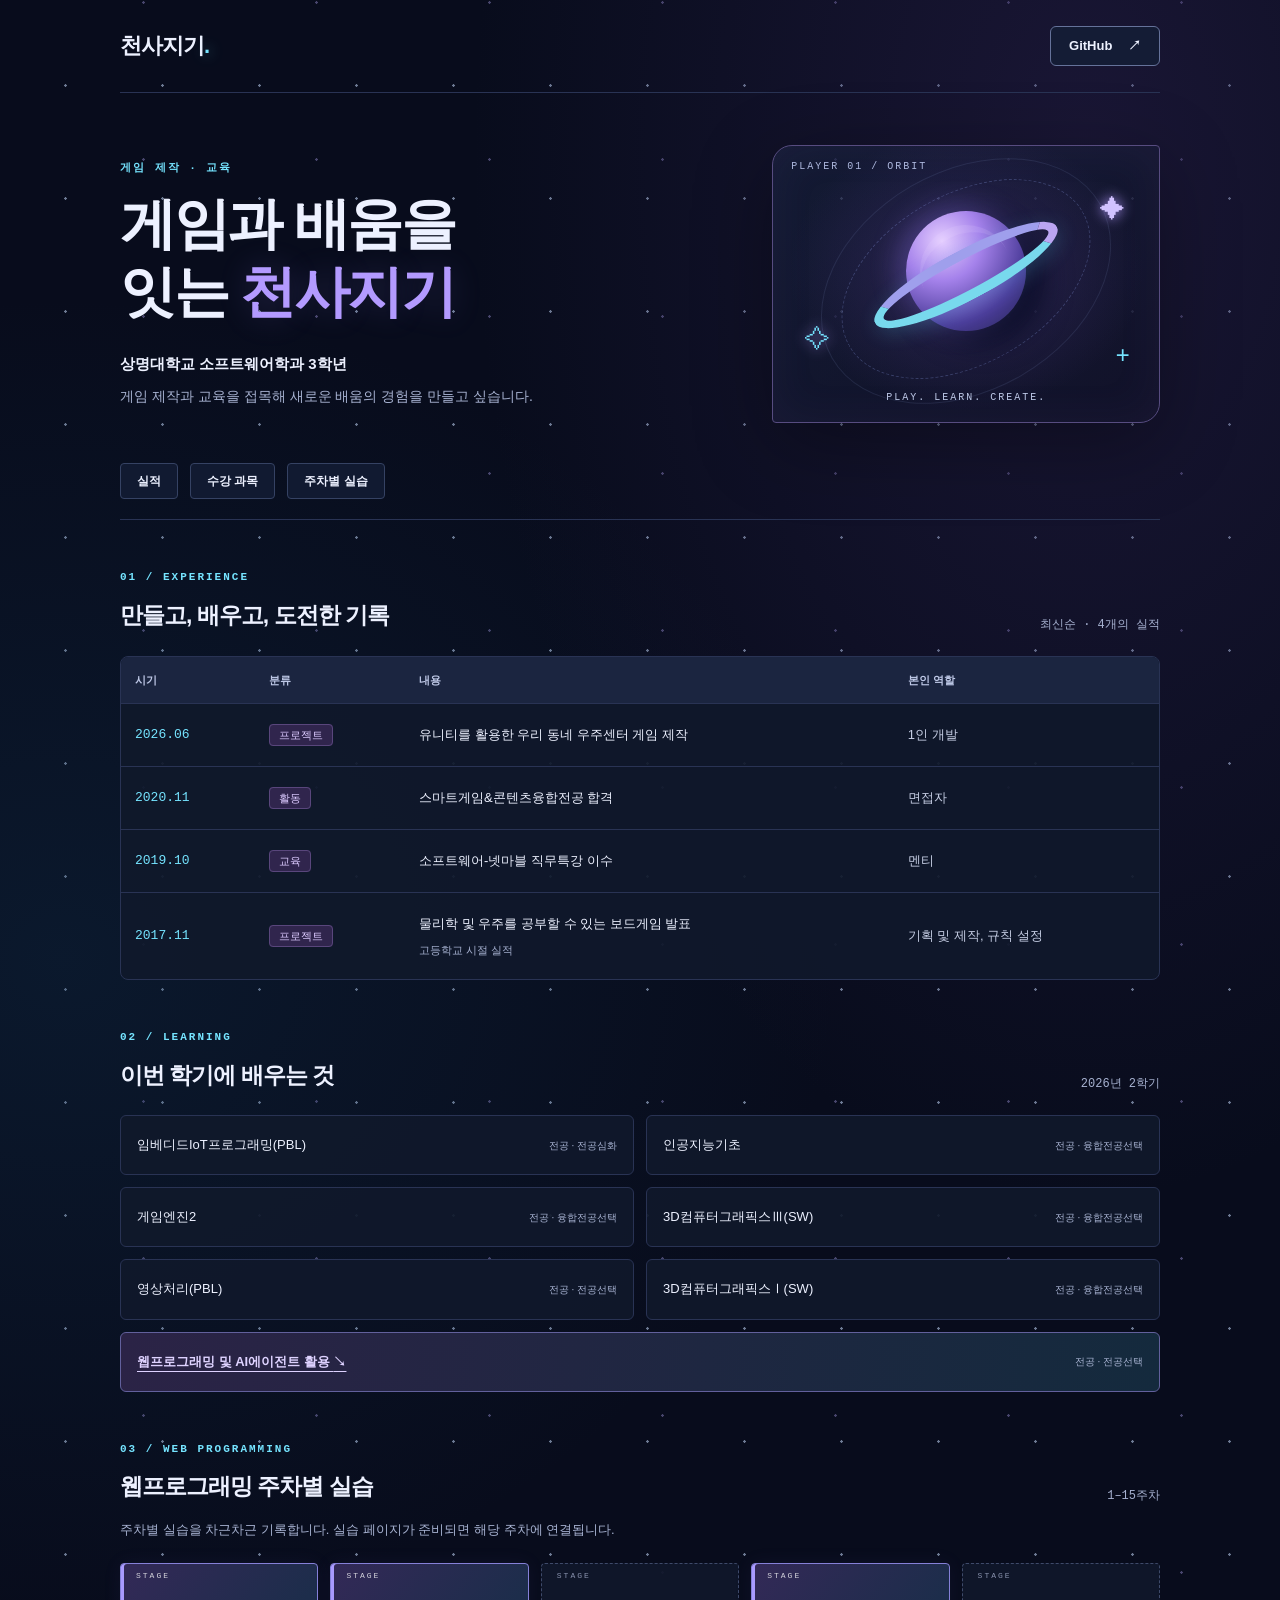
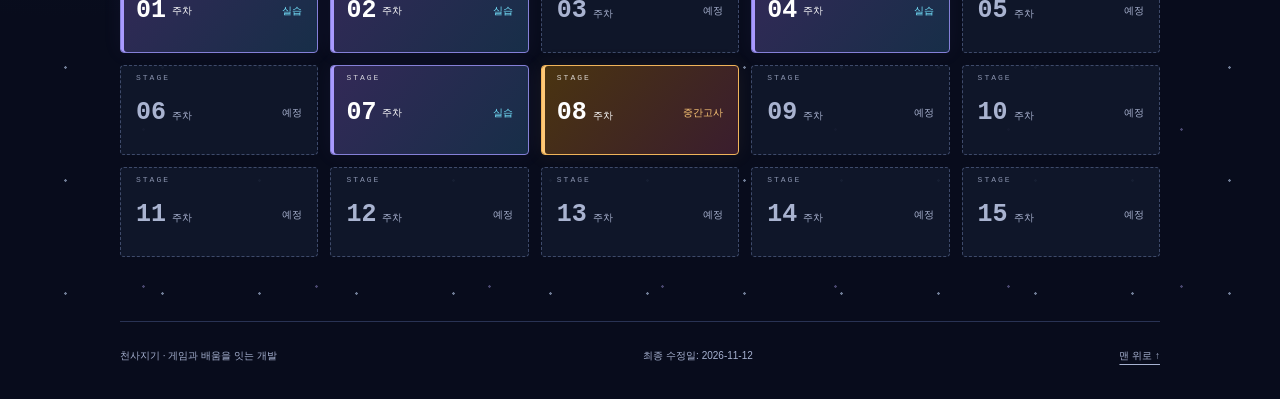
==== commit 6be9129d: "8주차를 중간고사 칸으로 표시 - 8주차 칸을 클릭되지 않는 exam 스타일(황금빛)로 변경 - 스타일시트 버전 파라미터와 최종 수정일 갱신  Co-Authored-By: Clau" ====
--- a/index.html
+++ b/index.html
@@ -5,7 +5,7 @@
   <meta name="viewport" content="width=device-width, initial-scale=1">
   <meta name="description" content="천사지기의 게임 제작과 교육에 관한 활동 이력서">
   <title>천사지기 | 게임과 배움을 잇는 개발</title>
-  <link rel="stylesheet" href="style.css?v=20261019-result-buttons">
+  <link rel="stylesheet" href="style.css?v=20261112-exam">
 </head>
 <body>
   <a class="skip-link" href="#main">본문으로 이동</a>
@@ -13,70 +13,56 @@
     <header id="top">
       <div class="topline"><span class="wordmark">천사지기<span class="dot">.</span></span><a class="github" href="https://github.com/sujeon">GitHub <span aria-hidden="true">↗</span></a></div>
       <div class="hero">
-        <div><p class="eyebrow">게임 제작 · 교육</p><h1><span class="title-line">게임과 배움을</span> <span class="title-line">잇는 <span class="title-accent">천사지기</span></span></h1><p class="affiliation">상명대학교 소프트웨어학과 3학년</p><p class="intro">게임 제작과 교육을 접목해 새로운 배움의 경험을 만들고 싶습니다.</p></div>
+        <div><p class="eyebrow">게임 제작 · 교육</p><h1>게임과 배움을<br>잇는 <span>천사지기</span></h1><p class="affiliation">상명대학교 소프트웨어학과 3학년</p><p class="intro">게임 제작과 교육을 접목해 새로운 배움의 경험을 만들고 싶습니다.</p></div>
         <div class="illustration" aria-hidden="true"><div class="orbit orbit-one"></div><div class="orbit orbit-two"></div><span class="star star-one">✦</span><span class="star star-two">✧</span><div class="planet"></div><div class="planet-ring"></div><span class="illustration-label">PLAY. LEARN. CREATE.</span></div>
       </div>
       <nav aria-label="페이지 영역"><a href="#achievements">실적</a><a href="#courses">수강 과목</a><a href="#weekly">주차별 실습</a></nav>
     </header>
     <main id="main">
       <section id="achievements" aria-labelledby="achievements-title">
-        <div class="section-heading"><div><p class="eyebrow">01 / EXPERIENCE</p><h2 id="achievements-title">만들고, 배우고, 도전한 기록</h2></div><span class="section-note">최신순 · 총 9개의 실적</span></div>
-        <fieldset class="achievement-filters"><legend>실적 분류 선택</legend>
-          <div class="filter-option"><input type="radio" name="achievement-category" id="filter-all" value="all" checked><label for="filter-all">전체 <span>9</span></label></div>
-          <div class="filter-option"><input type="radio" name="achievement-category" id="filter-project" value="project"><label for="filter-project">프로젝트 <span>3</span></label></div>
-          <div class="filter-option"><input type="radio" name="achievement-category" id="filter-activity" value="activity"><label for="filter-activity">활동 <span>1</span></label></div>
-          <div class="filter-option"><input type="radio" name="achievement-category" id="filter-education" value="education"><label for="filter-education">교육 <span>1</span></label></div>
-          <div class="filter-option"><input type="radio" name="achievement-category" id="filter-award" value="award"><label for="filter-award">수상 <span>3</span></label></div>
-          <div class="filter-option"><input type="radio" name="achievement-category" id="filter-qualification" value="qualification"><label for="filter-qualification">자격 <span>1</span></label></div>
-        </fieldset>
+        <div class="section-heading"><div><p class="eyebrow">01 / EXPERIENCE</p><h2 id="achievements-title">만들고, 배우고, 도전한 기록</h2></div><span class="section-note">최신순 · 4개의 실적</span></div>
         <div class="table-scroll" role="region" aria-label="실적 표 가로 스크롤" tabindex="0"><table><caption class="sr-only">시기 역순으로 정리한 실적과 본인 역할</caption><thead><tr><th scope="col">시기</th><th scope="col">분류</th><th scope="col">내용</th><th scope="col">본인 역할</th></tr></thead><tbody>
-          <tr data-category="project"><td>2026.06</td><td><span class="badge">프로젝트</span></td><td>유니티를 활용한 우리 동네 우주센터 게임 제작<div class="evidence-links"><a class="evidence-link" href="https://sujeon.itch.io/spacecenter" target="_blank" rel="noopener noreferrer"><span class="action-icon" aria-hidden="true">▶</span>게임 플레이<span class="sr-only"> (새 탭에서 열림)</span></a></div></td><td>1인 개발</td></tr>
-          <tr data-category="project"><td>2026.06</td><td><span class="badge">프로젝트</span></td><td>디지털인문학 웹사이트 제작<div class="evidence-links"><a class="evidence-link" href="https://sujeon.github.io/DigtalHumanity/" target="_blank" rel="noopener noreferrer"><span class="action-icon" aria-hidden="true">↗</span>웹사이트 보기<span class="sr-only"> (새 탭에서 열림)</span></a></div></td><td>조장 및 웹사이트 개발</td></tr>
-          <tr data-category="project"><td>2026.06</td><td><span class="badge">프로젝트</span></td><td>3D컴퓨터그래픽스Ⅱ(SW) 내 기말 프로젝트 모델링 제작<div class="evidence-links"><a class="evidence-link" href="assets/modeling-final.webm" target="_blank" rel="noopener noreferrer"><span class="action-icon" aria-hidden="true">▷</span>영상 보기<span class="sr-only"> (새 탭에서 열림)</span></a></div></td><td>학생</td></tr>
-          <tr data-category="qualification"><td>2022.04</td><td><span class="badge">자격</span></td><td>운전면허 취득<div class="evidence-links"><a class="evidence-link evidence-photo" href="assets/driving-license-2022-04.png" target="_blank" rel="noopener noreferrer"><span class="action-icon" aria-hidden="true">▧</span>사진 보기<span class="sr-only"> (새 탭에서 열림)</span></a></div></td><td>1종 보통</td></tr>
-          <tr data-category="activity"><td>2020.11</td><td><span class="badge">활동</span></td><td>스마트게임&amp;콘텐츠융합전공 합격<div class="evidence-links"><a class="evidence-link evidence-photo" href="assets/major-admission.png" target="_blank" rel="noopener noreferrer"><span class="action-icon" aria-hidden="true">▧</span>사진 보기<span class="sr-only"> (새 탭에서 열림)</span></a></div></td><td>지원자</td></tr>
-          <tr data-category="education"><td>2019.10</td><td><span class="badge">교육</span></td><td>소프트웨어-넷마블 직무특강 이수<div class="evidence-links"><a class="evidence-link evidence-photo" href="assets/career-program-2019-10.png" target="_blank" rel="noopener noreferrer"><span class="action-icon" aria-hidden="true">▧</span>사진 보기<span class="sr-only"> (새 탭에서 열림)</span></a></div></td><td>멘티</td></tr>
-          <tr data-category="award"><td>2018.01</td><td><span class="badge">수상</span></td><td>고등학교 물리동아리 융합과제연구발표회 동상<div class="evidence-links"><a class="evidence-link" href="assets/presentation-2018-01.pdf" target="_blank" rel="noopener noreferrer" aria-label="2018.01 발표자료 PDF 새 탭에서 열기">발표자료 PDF <span aria-hidden="true">↗</span></a><a class="evidence-link evidence-photo" href="assets/school-awards.png" target="_blank" rel="noopener noreferrer" aria-label="2018.01 수상내역 사진 새 탭에서 열기">수상내역 사진 <span aria-hidden="true">↗</span></a></div></td><td>교육용 보드게임 기획 및 제작</td></tr>
-          <tr data-category="award"><td>2017.06</td><td><span class="badge">수상</span></td><td>고등학교 교내 백일장 수상<div class="evidence-links"><a class="evidence-link evidence-photo" href="assets/school-awards.png" target="_blank" rel="noopener noreferrer" aria-label="2017.06 수상내역 사진 새 탭에서 열기">수상내역 사진 <span aria-hidden="true">↗</span></a></div></td><td>장려상</td></tr>
-          <tr data-category="award"><td>2016.12</td><td><span class="badge">수상</span></td><td>고등학교 물리동아리 융합과제연구발표회 금상<div class="evidence-links"><a class="evidence-link" href="assets/presentation-2016-12.pdf" target="_blank" rel="noopener noreferrer" aria-label="2016.12 발표자료 PDF 새 탭에서 열기">발표자료 PDF <span aria-hidden="true">↗</span></a><a class="evidence-link evidence-photo" href="assets/school-awards.png" target="_blank" rel="noopener noreferrer" aria-label="2016.12 수상내역 사진 새 탭에서 열기">수상내역 사진 <span aria-hidden="true">↗</span></a></div></td><td>선풍기의 날개수에 따른 풍속 비교</td></tr>
+          <tr><td>2026.06</td><td><span class="badge">프로젝트</span></td><td>유니티를 활용한 우리 동네 우주센터 게임 제작</td><td>1인 개발</td></tr>
+          <tr><td>2020.11</td><td><span class="badge">활동</span></td><td>스마트게임&amp;콘텐츠융합전공 합격</td><td>면접자</td></tr>
+          <tr><td>2019.10</td><td><span class="badge">교육</span></td><td>소프트웨어-넷마블 직무특강 이수</td><td>멘티</td></tr>
+          <tr><td>2017.11</td><td><span class="badge">프로젝트</span></td><td>물리학 및 우주를 공부할 수 있는 보드게임 발표<span class="detail">고등학교 시절 실적</span></td><td>기획 및 제작, 규칙 설정</td></tr>
         </tbody></table></div>
       </section>
       <section id="courses" aria-labelledby="courses-title">
         <div class="section-heading"><div><p class="eyebrow">02 / LEARNING</p><h2 id="courses-title">이번 학기에 배우는 것</h2></div><span class="section-note">2026년 2학기</span></div>
         <ul class="course-list">
+          <li><span>임베디드IoT프로그래밍(PBL)</span><span class="course-type">전공 · 전공심화</span></li>
           <li><span>인공지능기초</span><span class="course-type">전공 · 융합전공선택</span></li>
           <li><span>게임엔진2</span><span class="course-type">전공 · 융합전공선택</span></li>
           <li><span>3D컴퓨터그래픽스Ⅲ(SW)</span><span class="course-type">전공 · 융합전공선택</span></li>
+          <li><span>영상처리(PBL)</span><span class="course-type">전공 · 전공선택</span></li>
           <li><span>3D컴퓨터그래픽스Ⅰ(SW)</span><span class="course-type">전공 · 융합전공선택</span></li>
-          <li><span>임베디드IoT프로그래밍(PBL)</span><span class="course-type">전공 · 전공심화</span></li>
-          <li><span>영상처리(PBL)</span><span class="course-type">전공 · 전공선택</span></li>
           <li class="featured-course"><a href="#weekly">웹프로그래밍 및 AI에이전트 활용 <span aria-hidden="true">↘</span></a><span class="course-type">전공 · 전공선택</span></li>
         </ul>
       </section>
       <section id="weekly" aria-labelledby="weekly-title">
         <div class="section-heading"><div><p class="eyebrow">03 / WEB PROGRAMMING</p><h2 id="weekly-title">웹프로그래밍 주차별 실습</h2></div><span class="section-note">1–15주차</span></div>
-        <p class="section-description">스테이지를 하나씩 진행하며 배움을 기록합니다. 실습을 마친 주차를 눌러 결과물을 확인하세요.</p>
-        <div class="stage-progress"><div class="progress-heading"><label for="weekly-progress">STAGE PROGRESS · 진행도</label><strong>7 / 15<span>주차 진행</span></strong></div><progress id="weekly-progress" value="7" max="15">15주차 중 7주차 진행</progress><p>1~7주차 진행 완료 · OT와 추석 휴식 포함 · 다음 스테이지: 8주차 중간고사</p></div>
+        <p class="section-description">주차별 실습을 차근차근 기록합니다. 실습 페이지가 준비되면 해당 주차에 연결됩니다.</p>
         <ul class="week-grid">
-          <li class="week orientation"><span class="week-marker">START</span><span>01<span class="week-unit">주차</span></span><span class="status">OT<span class="week-note">오리엔테이션</span></span></li>
-          <li class="week completed"><a href="doc02.html">02<span class="week-unit">주차</span></a><span class="status">실습</span></li>
-          <li class="week completed"><a href="doc03.html">03<span class="week-unit">주차</span></a><span class="status">실습</span></li>
-          <li class="week holiday"><span class="week-marker">SAVEPOINT</span><span>04<span class="week-unit">주차</span></span><span class="status">추석 연휴<span class="holiday-note">휴식 완료</span></span></li>
-          <li class="week completed"><a href="doc05.html">05<span class="week-unit">주차</span></a><span class="status">실습</span></li>
-          <li class="week completed"><a href="doc06.html">06<span class="week-unit">주차</span></a><span class="status">실습</span></li>
-          <li class="week completed"><a href="doc07.html">07<span class="week-unit">주차</span></a><span class="status">실습</span></li>
-          <li class="week planned"><span>08<span class="week-unit">주차</span></span><span class="status">예정<span class="week-note">중간고사</span></span></li>
-          <li class="week planned"><span>09<span class="week-unit">주차</span></span><span class="status">예정</span></li>
-          <li class="week planned"><span>10<span class="week-unit">주차</span></span><span class="status">예정</span></li>
-          <li class="week planned"><span>11<span class="week-unit">주차</span></span><span class="status">예정</span></li>
-          <li class="week planned"><span>12<span class="week-unit">주차</span></span><span class="status">예정</span></li>
-          <li class="week planned"><span>13<span class="week-unit">주차</span></span><span class="status">예정</span></li>
-          <li class="week planned"><span>14<span class="week-unit">주차</span></span><span class="status">예정</span></li>
-          <li class="week planned"><span>15<span class="week-unit">주차</span></span><span class="status">예정</span></li>
+          <li class="week completed"><a href="doc01.html">01<small>주차</small></a><span class="status">실습</span></li>
+          <li class="week completed"><a href="doc02.html">02<small>주차</small></a><span class="status">실습</span></li>
+          <li class="week planned"><span>03<small>주차</small></span><span class="status">예정</span></li>
+          <li class="week completed"><a href="doc04.html">04<small>주차</small></a><span class="status">실습</span></li>
+          <li class="week planned"><span>05<small>주차</small></span><span class="status">예정</span></li>
+          <li class="week planned"><span>06<small>주차</small></span><span class="status">예정</span></li>
+          <li class="week completed"><a href="doc07.html">07<small>주차</small></a><span class="status">실습</span></li>
+          <li class="week exam"><span>08<small>주차</small></span><span class="status">중간고사</span></li>
+          <li class="week planned"><span>09<small>주차</small></span><span class="status">예정</span></li>
+          <li class="week planned"><span>10<small>주차</small></span><span class="status">예정</span></li>
+          <li class="week planned"><span>11<small>주차</small></span><span class="status">예정</span></li>
+          <li class="week planned"><span>12<small>주차</small></span><span class="status">예정</span></li>
+          <li class="week planned"><span>13<small>주차</small></span><span class="status">예정</span></li>
+          <li class="week planned"><span>14<small>주차</small></span><span class="status">예정</span></li>
+          <li class="week planned"><span>15<small>주차</small></span><span class="status">예정</span></li>
         </ul>
       </section>
     </main>
-    <footer><span>천사지기 · 게임과 배움을 잇는 개발</span><span>최종 수정일: <time datetime="2026-10-19">2026-10-19</time></span><a class="back-to-top" href="#top" aria-label="페이지 맨 위로 이동"><span aria-hidden="true">↑</span><span>맨 위로</span></a></footer>
+    <footer><span>천사지기 · 게임과 배움을 잇는 개발</span><span>최종 수정일: <time datetime="2026-11-12">2026-11-12</time></span><a href="#top">맨 위로 ↑</a></footer>
   </div>
 </body>
 </html>
--- a/style.css
+++ b/style.css
@@ -1,87 +1,6 @@
-:root{color-scheme:dark;--paper:#080c1c;--ink:#edf1ff;--muted:#a7b2d1;--line:#293354;--accent:#75e4ff;--violet:#b39aff}
-*{box-sizing:border-box}html{scroll-behavior:smooth;scroll-padding-top:24px}body{margin:0;background-color:var(--paper);background-image:radial-gradient(ellipse at 85% 8%,#34255a66,transparent 40%),radial-gradient(ellipse at 5% 48%,#123c5c44,transparent 45%),radial-gradient(circle,#c8dcff88 1px,transparent 1.5px),radial-gradient(circle,#a99ee866 1px,transparent 1.5px);background-size:auto,auto,97px 113px,173px 157px;background-position:0 0,0 0,17px 29px,57px 81px;color:var(--ink);font-family:"맑은 고딕","Malgun Gothic",sans-serif;line-height:1.7}a{color:inherit;text-underline-offset:5px}a:hover{color:var(--accent)}a:focus-visible,[tabindex]:focus-visible{outline:3px solid var(--accent);outline-offset:5px}.page{max-width:1120px;margin:auto;padding:0 40px}.topline{display:flex;align-items:center;justify-content:space-between;padding:26px 0;border-bottom:1px solid var(--line)}.wordmark{font-weight:800;font-size:22px;letter-spacing:-1px}.dot{color:var(--accent);text-shadow:0 0 14px #75e4ff}.github{font-size:13px;font-weight:700;text-decoration:none;border:1px solid #65729a;border-radius:6px;padding:8px 18px;background:#141c35}.github span{margin-left:12px}.hero{display:grid;grid-template-columns:1.6fr 1fr;align-items:center;gap:32px;padding:52px 0 40px}.eyebrow{font-family:Consolas,monospace;font-size:11px;font-weight:700;letter-spacing:2px;color:var(--accent);margin:0 0 12px}h1{font-size:clamp(36px,4.4vw,58px);letter-spacing:-2.5px;line-height:1.22;margin:0 0 24px;font-weight:800}h1 .title-accent{color:var(--violet);text-shadow:0 0 32px #a48aff33}.affiliation{font-size:15px;font-weight:700;margin:0 0 9px}.intro{font-size:14px;color:var(--muted);max-width:480px;margin:0}.illustration{height:278px;position:relative;overflow:hidden;background:radial-gradient(ellipse at 50% 45%,#5f419d55,transparent 65%),linear-gradient(145deg,#15213b99,#101127cc);border:1px solid #574c80;border-radius:20px 4px 20px 4px;box-shadow:0 20px 80px #0005,inset 0 0 45px #7950b015}.illustration:before{content:"PLAYER 01 / ORBIT";position:absolute;top:15px;left:18px;font:10px Consolas,monospace;letter-spacing:2px;color:#aeb9df}.illustration:after{content:"+";position:absolute;bottom:52px;right:29px;font:24px Consolas,monospace;color:var(--accent)}.planet{width:120px;height:120px;position:absolute;border-radius:50%;background:radial-gradient(circle at 30% 25%,#e5ceff,#a582eb 32%,#4c3c9a 68%,#20254d);box-shadow:-8px -4px 28px #a081ff55,15px 8px 30px #060a21;top:65px;left:calc(50% - 60px)}.planet:after{content:"";position:absolute;inset:14px;border-radius:50%;border-top:9px solid #e9d7ff22;transform:rotate(-25deg)}.planet-ring{position:absolute;width:206px;height:50px;border:10px solid #78d9ed;border-top-color:#9f9fec;border-right-color:#bba5f2;border-radius:50%;left:calc(50% - 103px);top:104px;transform:rotate(-28deg);box-shadow:0 5px 20px #5bd3f333}.orbit{position:absolute;border:1px dashed #6d7ab866;border-radius:50%;width:270px;height:170px;left:calc(50% - 135px);top:48px;transform:rotate(-30deg)}.orbit-two{width:310px;height:220px;left:calc(50% - 155px);top:25px;border-style:solid;border-color:#66729f33}.star{position:absolute;font-size:25px;color:#d1c2ff;text-shadow:0 0 14px #b39aff}.star-one{top:42px;right:34px}.star-two{bottom:62px;left:32px;color:var(--accent)}.illustration-label{position:absolute;bottom:19px;left:0;right:0;text-align:center;font:10px Consolas,monospace;letter-spacing:2px;color:#c0cbea}nav{display:flex;gap:12px;border-bottom:1px solid var(--line);padding-bottom:20px}nav a{font-size:12px;font-weight:700;text-decoration:none;border:1px solid #354263;background:#111a31;border-radius:4px;padding:7px 16px}nav a:hover{background:#20264b;border-color:var(--violet)}section{padding:48px 0 0;scroll-margin-top:24px}.section-heading{display:flex;justify-content:space-between;align-items:flex-end;gap:20px;margin-bottom:23px}h2{font-size:23px;line-height:1.45;letter-spacing:-1px;margin:0}.section-note{font:12px Consolas,"맑은 고딕",monospace;color:var(--muted);white-space:nowrap}.table-scroll{overflow-x:auto;border:1px solid var(--line);border-radius:8px;background:#10182bea}table{width:100%;border-collapse:collapse;text-align:left;font-size:13px}th{font-size:11px;color:#bfc9e7;font-weight:600;padding:14px;background:#1b2540}td{padding:20px 14px;border-top:1px solid var(--line)}tbody tr:hover{background:#1c2541}td:first-child{font-family:Consolas,monospace;color:var(--accent);white-space:nowrap}td:last-child{min-width:130px;color:#c5cde3}td:nth-child(3){min-width:255px}th:nth-child(2){min-width:90px}.badge{font-size:11px;background:#30254d;color:#dccaff;border:1px solid #59467c;padding:4px 9px;border-radius:4px;white-space:nowrap}.detail{display:block;font-size:11px;color:var(--muted);margin-top:5px}.course-list{padding:0;margin:0;list-style:none;display:grid;grid-template-columns:1fr 1fr;gap:12px}.course-list li{display:flex;justify-content:space-between;align-items:center;gap:14px;border:1px solid var(--line);border-radius:6px;background:#10182bea;padding:18px 16px;font-size:13px}.course-type{color:var(--muted);font-size:10px;white-space:nowrap}.featured-course{grid-column:1/-1;border-color:#62609c!important;background:linear-gradient(100deg,#2b2346,#142a3d)!important}.featured-course a{font-weight:700;color:#ded2ff}.section-description{font-size:13px;color:var(--muted);margin:-8px 0 22px}.week-grid{display:grid;grid-template-columns:repeat(5,1fr);gap:12px;padding:0;margin:0;list-style:none}.week{position:relative;display:flex;justify-content:space-between;align-items:center;border-radius:4px;padding:23px 15px 17px;min-height:90px}.week:before{content:"STAGE";position:absolute;top:7px;left:15px;font:8px Consolas,monospace;letter-spacing:2px;opacity:.8}.planned{background:#11182bee;color:#a9b3d0;border:1px dashed #3e4a6a}.week>span:first-child,.week>a{font:700 25px Consolas,monospace;font-variant-numeric:tabular-nums}.week .week-unit{font-family:"맑은 고딕",sans-serif;font-size:10px;font-weight:400;margin-left:6px}.status{font-size:10px}.week.completed{background:linear-gradient(130deg,#332957,#172e48);border:1px solid #8580d8;color:#fff;box-shadow:inset 3px 0 #a99aff,0 0 20px #8466d011}.week.completed a{color:#fff;text-decoration:none;align-self:stretch;display:flex;align-items:center}.week.completed a:after{content:"";position:absolute;inset:0}.week.completed:hover{border-color:var(--accent);box-shadow:0 0 22px #75e4ff22}.week.completed .status{color:var(--accent)}footer{display:flex;justify-content:space-between;align-items:center;gap:16px;border-top:1px solid var(--line);margin-top:64px;padding:25px 0 35px;font-size:10px;color:var(--muted)}.sr-only{position:absolute;width:1px;height:1px;padding:0;margin:-1px;overflow:hidden;clip:rect(0,0,0,0);white-space:nowrap;border:0}.skip-link{position:absolute;left:16px;top:-100px;background:#e0d5ff;color:#17112d;padding:10px;z-index:2}.skip-link:focus{top:10px}
-@media(max-width:900px){.course-list{grid-template-columns:1fr}.featured-course{grid-column:auto}}
-@media(max-width:760px){.page{padding:0 22px}.hero{grid-template-columns:1.3fr 1fr;gap:20px;padding:38px 0}.illustration{height:240px}h1{font-size:38px}.intro{font-size:13px}.week-grid{grid-template-columns:repeat(3,1fr)}.section-heading{align-items:flex-start;flex-direction:column;gap:7px}h2{font-size:21px}footer{flex-wrap:wrap}}
-@media(max-width:560px){.hero{grid-template-columns:1fr}.illustration{height:238px;max-width:360px;width:100%;justify-self:center}h1{font-size:39px}.topline{padding:21px 0}.week-grid{grid-template-columns:repeat(2,1fr)}.course-list li{align-items:flex-start;flex-direction:column;gap:4px}.week{padding:23px 16px 17px}nav{gap:8px}nav a{padding:7px 12px}section{padding-top:37px}footer{align-items:flex-start;flex-direction:column}}
-@media(prefers-reduced-motion:reduce){html{scroll-behavior:auto}}
-
-/* Chuseok holiday: a separate state from completed and planned weeks. */
-.week.holiday{background:linear-gradient(130deg,#3d3044,#28213c);border:1px solid #e8ba79;color:#ffe7bc;box-shadow:inset 3px 0 #e8ba79}.week.holiday:before{content:"CHUSEOK";color:#e8ba79}.week.holiday .status{text-align:right;color:#ffe7bc}.holiday-note{display:block;font-size:9px;color:#d2bddb;margin-top:3px}
-
-/* Orientation and exam are non-link milestones. Labels are real text. */
-.week.orientation,.week.exam{padding-top:27px}.week.orientation:before,.week.exam:before{content:none}.week-marker{position:absolute;top:7px;left:15px;font:700 9px Consolas,monospace;letter-spacing:1.5px}.week.orientation{background:linear-gradient(130deg,#153c45,#162b43);border:1px solid #75e4ff;color:#e0faff;box-shadow:inset 3px 0 #75e4ff}.week.orientation .week-marker,.week.orientation .status{color:#93efff}.week.exam{background:linear-gradient(130deg,#44263c,#27213e);border:1px solid #ff9bba;color:#ffe3ed;box-shadow:inset 3px 0 #ff9bba}.week.exam .week-marker,.week.exam .status{color:#ffb5cd}.week.orientation .status,.week.exam .status{text-align:right}.week-note{display:block;font-size:9px;font-weight:400;color:#d2d9ee;margin-top:3px}.week>.week-marker:first-child{font:700 9px Consolas,monospace}
-
-/* Make the full featured course card a native anchor hit area. */
-.course-list .featured-course{position:relative}.featured-course a:after{content:"";position:absolute;inset:0;border-radius:6px}.featured-course:focus-within{outline:3px solid var(--accent);outline-offset:4px}.featured-course:hover{box-shadow:0 0 20px #75e4ff22}.featured-course .course-type{pointer-events:none}
-/* Keep the return control near the scrollbar, clear of the page edge. */
-.back-to-top{position:fixed;right:max(18px,env(safe-area-inset-right));bottom:max(22px,env(safe-area-inset-bottom));z-index:10;display:flex;flex-direction:column;align-items:center;justify-content:center;gap:1px;min-width:58px;min-height:58px;padding:8px 10px;border:1px solid var(--accent);border-radius:12px;background:#141c35;color:var(--accent);font-size:10px;font-weight:700;text-decoration:none;box-shadow:0 5px 22px #0007}.back-to-top>span:first-child{font-size:23px;line-height:1.1}.back-to-top:hover{background:#243353;box-shadow:0 0 20px #75e4ff33}footer{padding-bottom:105px}
-@media(max-width:560px){.back-to-top{right:max(12px,env(safe-area-inset-right));bottom:max(14px,env(safe-area-inset-bottom));min-width:50px;min-height:50px;padding:7px 9px}}
-
-/* Stage progress includes OT, completed practice, and the holiday savepoint. */
-.week.holiday{padding-top:27px}.week.holiday:before{content:none}.week.holiday .week-marker{color:#e8ba79}.stage-progress{margin:0 0 24px;padding:18px 20px;border:1px solid #52628a;border-radius:8px;background:linear-gradient(115deg,#1b2541,#152439)}.progress-heading{display:flex;align-items:center;justify-content:space-between;gap:16px}.progress-heading label{font:700 11px Consolas,"맑은 고딕",monospace;letter-spacing:1px;color:var(--accent)}.progress-heading strong{font:700 24px Consolas,monospace;color:#edf1ff;white-space:nowrap}.progress-heading strong span{font:11px "맑은 고딕",sans-serif;color:var(--muted);margin-left:8px}.stage-progress progress{display:block;appearance:none;-webkit-appearance:none;width:100%;height:12px;margin:13px 0 10px;border:1px solid #52628a;border-radius:20px;overflow:hidden;background:#080c1c;color:#75e4ff}.stage-progress progress::-webkit-progress-bar{background:#080c1c}.stage-progress progress::-webkit-progress-value{background:linear-gradient(90deg,#b39aff,#75e4ff);border-radius:20px}.stage-progress progress::-moz-progress-bar{background:linear-gradient(90deg,#b39aff,#75e4ff);border-radius:20px}.stage-progress p{margin:0;font-size:11px;line-height:1.7;color:var(--muted)}@media(max-width:560px){.stage-progress{padding:15px}.progress-heading{align-items:flex-start;flex-direction:column;gap:8px}}
-
-/* Completed practice stages invite pointer and keyboard interaction. */
-.week.completed{border:1px solid #a4eaff;background:linear-gradient(130deg,#41336f,#1b4058);box-shadow:inset 3px 0 #c7b5ff,inset 0 0 16px #75e4ff0d,0 0 10px #75e4ff38,0 0 22px #a48aff20;cursor:pointer;transition:transform .18s ease,border-color .18s ease,box-shadow .18s ease,background .18s ease}
-.week.completed a{cursor:pointer;text-decoration:underline;text-decoration-color:#bcefff99;text-underline-offset:5px}
-.week.completed .status{font-weight:700;color:#a8f1ff}
-.week.completed .status:after{content:" ↗";font-size:13px}
-.week.completed:hover,.week.completed:focus-within{transform:translateY(-3px);border-color:#ddfaff;background:linear-gradient(130deg,#51418b,#22556a);box-shadow:inset 3px 0 #e3d6ff,inset 0 0 20px #75e4ff20,0 0 7px #c4f6ff99,0 0 22px #75e4ff80,0 0 36px #b39aff40}
-.week.completed:focus-within{outline:3px solid #c4f6ff;outline-offset:4px}
-.week.completed:active{transform:translateY(0);box-shadow:inset 0 0 16px #75e4ff33,0 0 12px #75e4ff66}
-@media(prefers-reduced-motion:reduce){.week.completed{transition:none}.week.completed:hover,.week.completed:focus-within{transform:none}}
-
-/* Consistent number size on every stage, including milestone cards. */
-.week>a,.week>span:not(.status):not(.week-marker){font:700 25px Consolas,monospace;font-variant-numeric:tabular-nums}
-
-/* The upcoming exam uses the same planned stage appearance. */
-.week.planned .status{text-align:right}.week.planned .week-note{color:inherit}
-
-/* Larger typography and breathing room throughout the resume. */
-body{font-size:17px;line-height:1.8}
-.wordmark{font-size:27px}.github{font-size:16px;padding:10px 20px}
-h1{font-size:clamp(42px,4.8vw,64px)}
-.affiliation{font-size:19px}.intro{font-size:18px;max-width:580px}
-.eyebrow{font-size:14px}.illustration-label{font-size:12px}
-nav a{font-size:16px;padding:9px 18px}
-h2{font-size:29px}.section-note{font-size:15px}
-table{font-size:17px}th{font-size:15px;padding:17px}td{padding:22px 17px}
-td:nth-child(3){min-width:300px}td:last-child{min-width:150px}
-.badge{font-size:14px;padding:5px 10px}.detail{font-size:14px}
-.course-list{grid-template-columns:1fr}.course-list li{font-size:17px;padding:21px 20px;gap:18px}.course-type{font-size:14px}
-.section-description{font-size:17px}
-.week-grid{gap:16px}.week{min-height:116px;padding:30px 14px 20px}
-.week:before{font-size:11px;top:9px;left:14px;letter-spacing:1px}
-.week>a,.week>span:not(.status):not(.week-marker){font:700 30px Consolas,monospace;font-variant-numeric:tabular-nums}
-.week .week-unit{font-size:13px;margin-left:5px}.status{font-size:13px}.week.completed .status:after{font-size:15px}
-.week-marker,.week>.week-marker:first-child{font:700 11px Consolas,monospace;top:9px;left:14px;letter-spacing:1px}
-.week.orientation,.week.exam,.week.holiday{padding-top:30px}
-.week-note,.holiday-note{font-size:12px;line-height:1.6}
-.progress-heading label{font-size:14px}.progress-heading strong{font-size:30px}.progress-heading strong span{font-size:14px}
-.stage-progress p{font-size:14px}.stage-progress progress{height:16px}
-footer{font-size:14px}.back-to-top{font-size:13px;min-width:68px;min-height:68px}.back-to-top>span:first-child{font-size:27px}
-@media(max-width:1100px){.week-grid{grid-template-columns:repeat(4,1fr)}}
-@media(max-width:760px){h1{font-size:44px}h2{font-size:26px}.affiliation{font-size:18px}.intro{font-size:17px}.week-grid{grid-template-columns:repeat(3,1fr)}.section-heading{gap:10px}}
-@media(max-width:560px){h1{font-size:42px}h2{font-size:25px}.wordmark{font-size:25px}.github{font-size:15px;padding:9px 15px}nav{flex-wrap:wrap}nav a{font-size:15px;padding:9px 12px}.week-grid{grid-template-columns:repeat(2,minmax(0,1fr));gap:12px}.week{padding-right:12px;padding-left:12px}.course-list li{font-size:17px;padding:18px 16px;gap:8px;overflow-wrap:anywhere}.section-note{white-space:normal}.progress-heading label{font-size:13px}.back-to-top{min-width:60px;min-height:60px}}
-
-/* Native radio controls filter the table without JavaScript. */
-.achievement-filters{display:flex;flex-wrap:wrap;gap:10px;border:0;padding:0;margin:0 0 20px;min-width:0}
-.achievement-filters legend{font-size:14px;color:var(--muted);padding:0;margin-bottom:10px}
-.filter-option{position:relative}.filter-option input{position:absolute;width:1px;height:1px;margin:0;overflow:hidden;clip-path:inset(50%)}
-.filter-option label{display:flex;align-items:center;gap:10px;min-height:46px;padding:9px 17px;border:1px solid #52628a;border-radius:7px;background:#111a31;color:#c5cde3;font-size:16px;font-weight:700;cursor:pointer}
-.filter-option label span{font:14px Consolas,monospace;color:inherit;opacity:.85}
-.filter-option label:hover{border-color:var(--accent);color:var(--accent)}
-.filter-option input:checked+label{border-color:#a4eaff;background:linear-gradient(130deg,#41336f,#1b4058);color:#effcff;box-shadow:0 0 14px #75e4ff38}
-.filter-option input:focus-visible+label{outline:3px solid var(--accent);outline-offset:4px}
-#achievements:has(#filter-project:checked) tbody tr:not([data-category="project"]),#achievements:has(#filter-activity:checked) tbody tr:not([data-category="activity"]),#achievements:has(#filter-education:checked) tbody tr:not([data-category="education"]){display:none}
-@media(max-width:560px){.achievement-filters{gap:8px}.filter-option label{font-size:15px;padding:9px 12px}}
-
-/* Award and qualification filters follow the same native radio interaction. */
-#achievements:has(#filter-award:checked) tbody tr:not([data-category="award"]),#achievements:has(#filter-qualification:checked) tbody tr:not([data-category="qualification"]){display:none}
-
-/* Layout and unit text presentation belong to the external stylesheet. */
-h1 .title-line{display:block;color:inherit;text-shadow:none}h1 .title-accent{color:var(--violet);text-shadow:0 0 32px #a48aff33}
-
-/* Presentation and award evidence links retain native keyboard navigation. */
-.evidence-links{display:flex;flex-wrap:wrap;gap:10px;margin-top:14px}.evidence-link{display:inline-flex;align-items:center;gap:8px;min-height:44px;padding:7px 12px;border:1px solid #8fdcf0;border-radius:6px;background:#172d44;color:#c6f5ff;font-size:14px;font-weight:700;text-decoration:none}.evidence-photo{border-color:#b39aff;background:#2b2545;color:#e2d6ff}.evidence-link:hover{border-color:#dcfbff;background:#29415e;color:#fff;box-shadow:0 0 14px #75e4ff44}.evidence-link:focus-visible{outline:3px solid var(--accent);outline-offset:4px}
-
-.action-icon{display:inline-flex;align-items:center;justify-content:center;width:20px;min-width:20px;font:700 18px Consolas,monospace;line-height:1}.evidence-link{line-height:1.6}
+:root{color-scheme:dark;--paper:#080c1c;--ink:#edf1ff;--muted:#a7b2d1;--line:#293354;--accent:#75e4ff;--violet:#b39aff}
+*{box-sizing:border-box}html{scroll-behavior:smooth;scroll-padding-top:24px}body{margin:0;background-color:var(--paper);background-image:radial-gradient(ellipse at 85% 8%,#34255a66,transparent 40%),radial-gradient(ellipse at 5% 48%,#123c5c44,transparent 45%),radial-gradient(circle,#c8dcff88 1px,transparent 1.5px),radial-gradient(circle,#a99ee866 1px,transparent 1.5px);background-size:auto,auto,97px 113px,173px 157px;background-position:0 0,0 0,17px 29px,57px 81px;color:var(--ink);font-family:"맑은 고딕","Malgun Gothic",sans-serif;line-height:1.7}a{color:inherit;text-underline-offset:5px}a:hover{color:var(--accent)}a:focus-visible,[tabindex]:focus-visible{outline:3px solid var(--accent);outline-offset:5px}.page{max-width:1120px;margin:auto;padding:0 40px}.topline{display:flex;align-items:center;justify-content:space-between;padding:26px 0;border-bottom:1px solid var(--line)}.wordmark{font-weight:800;font-size:22px;letter-spacing:-1px}.dot{color:var(--accent);text-shadow:0 0 14px #75e4ff}.github{font-size:13px;font-weight:700;text-decoration:none;border:1px solid #65729a;border-radius:6px;padding:8px 18px;background:#141c35}.github span{margin-left:12px}.hero{display:grid;grid-template-columns:1.6fr 1fr;align-items:center;gap:32px;padding:52px 0 40px}.eyebrow{font-family:Consolas,monospace;font-size:11px;font-weight:700;letter-spacing:2px;color:var(--accent);margin:0 0 12px}h1{font-size:clamp(36px,4.4vw,58px);letter-spacing:-2.5px;line-height:1.22;margin:0 0 24px;font-weight:800}h1 span{color:var(--violet);text-shadow:0 0 32px #a48aff33}.affiliation{font-size:15px;font-weight:700;margin:0 0 9px}.intro{font-size:14px;color:var(--muted);max-width:480px;margin:0}.illustration{height:278px;position:relative;overflow:hidden;background:radial-gradient(ellipse at 50% 45%,#5f419d55,transparent 65%),linear-gradient(145deg,#15213b99,#101127cc);border:1px solid #574c80;border-radius:20px 4px 20px 4px;box-shadow:0 20px 80px #0005,inset 0 0 45px #7950b015}.illustration:before{content:"PLAYER 01 / ORBIT";position:absolute;top:15px;left:18px;font:10px Consolas,monospace;letter-spacing:2px;color:#aeb9df}.illustration:after{content:"+";position:absolute;bottom:52px;right:29px;font:24px Consolas,monospace;color:var(--accent)}.planet{width:120px;height:120px;position:absolute;border-radius:50%;background:radial-gradient(circle at 30% 25%,#e5ceff,#a582eb 32%,#4c3c9a 68%,#20254d);box-shadow:-8px -4px 28px #a081ff55,15px 8px 30px #060a21;top:65px;left:calc(50% - 60px)}.planet:after{content:"";position:absolute;inset:14px;border-radius:50%;border-top:9px solid #e9d7ff22;transform:rotate(-25deg)}.planet-ring{position:absolute;width:206px;height:50px;border:10px solid #78d9ed;border-top-color:#9f9fec;border-right-color:#bba5f2;border-radius:50%;left:calc(50% - 103px);top:104px;transform:rotate(-28deg);box-shadow:0 5px 20px #5bd3f333}.orbit{position:absolute;border:1px dashed #6d7ab866;border-radius:50%;width:270px;height:170px;left:calc(50% - 135px);top:48px;transform:rotate(-30deg)}.orbit-two{width:310px;height:220px;left:calc(50% - 155px);top:25px;border-style:solid;border-color:#66729f33}.star{position:absolute;font-size:25px;color:#d1c2ff;text-shadow:0 0 14px #b39aff}.star-one{top:42px;right:34px}.star-two{bottom:62px;left:32px;color:var(--accent)}.illustration-label{position:absolute;bottom:19px;left:0;right:0;text-align:center;font:10px Consolas,monospace;letter-spacing:2px;color:#c0cbea}nav{display:flex;gap:12px;border-bottom:1px solid var(--line);padding-bottom:20px}nav a{font-size:12px;font-weight:700;text-decoration:none;border:1px solid #354263;background:#111a31;border-radius:4px;padding:7px 16px}nav a:hover{background:#20264b;border-color:var(--violet)}section{padding:48px 0 0;scroll-margin-top:24px}.section-heading{display:flex;justify-content:space-between;align-items:flex-end;gap:20px;margin-bottom:23px}h2{font-size:23px;line-height:1.45;letter-spacing:-1px;margin:0}.section-note{font:12px Consolas,"맑은 고딕",monospace;color:var(--muted);white-space:nowrap}.table-scroll{overflow-x:auto;border:1px solid var(--line);border-radius:8px;background:#10182bea}table{width:100%;border-collapse:collapse;text-align:left;font-size:13px}th{font-size:11px;color:#bfc9e7;font-weight:600;padding:14px;background:#1b2540}td{padding:20px 14px;border-top:1px solid var(--line)}tbody tr:hover{background:#1c2541}td:first-child{font-family:Consolas,monospace;color:var(--accent);white-space:nowrap}td:last-child{min-width:130px;color:#c5cde3}td:nth-child(3){min-width:255px}th:nth-child(2){min-width:90px}.badge{font-size:11px;background:#30254d;color:#dccaff;border:1px solid #59467c;padding:4px 9px;border-radius:4px;white-space:nowrap}.detail{display:block;font-size:11px;color:var(--muted);margin-top:5px}.course-list{padding:0;margin:0;list-style:none;display:grid;grid-template-columns:1fr 1fr;gap:12px}.course-list li{display:flex;justify-content:space-between;align-items:center;gap:14px;border:1px solid var(--line);border-radius:6px;background:#10182bea;padding:18px 16px;font-size:13px}.course-type{color:var(--muted);font-size:10px;white-space:nowrap}.featured-course{grid-column:1/-1;border-color:#62609c!important;background:linear-gradient(100deg,#2b2346,#142a3d)!important}.featured-course a{font-weight:700;color:#ded2ff}.section-description{font-size:13px;color:var(--muted);margin:-8px 0 22px}.week-grid{display:grid;grid-template-columns:repeat(5,1fr);gap:12px;padding:0;margin:0;list-style:none}.week{position:relative;display:flex;justify-content:space-between;align-items:center;border-radius:4px;padding:23px 15px 17px;min-height:90px}.week:before{content:"STAGE";position:absolute;top:7px;left:15px;font:8px Consolas,monospace;letter-spacing:2px;opacity:.8}.planned{background:#11182bee;color:#a9b3d0;border:1px dashed #3e4a6a}.week.exam{background:linear-gradient(130deg,#4a3410,#3a1d2e);border:1px solid #f0b45a;color:#fff;box-shadow:inset 3px 0 #ffc977,0 0 20px #f0b45a14;cursor:default}.week.exam .status{color:#ffc977}.week>span:first-child,.week>a{font:700 25px Consolas,monospace;font-variant-numeric:tabular-nums}.week small{font-family:"맑은 고딕",sans-serif;font-size:10px;font-weight:400;margin-left:6px}.status{font-size:10px}.week.completed{background:linear-gradient(130deg,#332957,#172e48);border:1px solid #8580d8;color:#fff;box-shadow:inset 3px 0 #a99aff,0 0 20px #8466d011}.week.completed a{color:#fff;text-decoration:none;align-self:stretch;display:flex;align-items:center}.week.completed a:after{content:"";position:absolute;inset:0}.week.completed:hover{border-color:var(--accent);box-shadow:0 0 22px #75e4ff22}.week.completed .status{color:var(--accent)}footer{display:flex;justify-content:space-between;align-items:center;gap:16px;border-top:1px solid var(--line);margin-top:64px;padding:25px 0 35px;font-size:10px;color:var(--muted)}.sr-only{position:absolute;width:1px;height:1px;padding:0;margin:-1px;overflow:hidden;clip:rect(0,0,0,0);white-space:nowrap;border:0}.skip-link{position:absolute;left:16px;top:-100px;background:#e0d5ff;color:#17112d;padding:10px;z-index:2}.skip-link:focus{top:10px}
+@media(max-width:900px){.course-list{grid-template-columns:1fr}.featured-course{grid-column:auto}}
+@media(max-width:760px){.page{padding:0 22px}.hero{grid-template-columns:1.3fr 1fr;gap:20px;padding:38px 0}.illustration{height:240px}h1{font-size:38px}.intro{font-size:13px}.week-grid{grid-template-columns:repeat(3,1fr)}.section-heading{align-items:flex-start;flex-direction:column;gap:7px}h2{font-size:21px}footer{flex-wrap:wrap}}
+@media(max-width:560px){.hero{grid-template-columns:1fr}.illustration{height:238px;max-width:360px;width:100%;justify-self:center}h1{font-size:39px}.topline{padding:21px 0}.week-grid{grid-template-columns:repeat(2,1fr)}.course-list li{align-items:flex-start;flex-direction:column;gap:4px}.week{padding:23px 16px 17px}nav{gap:8px}nav a{padding:7px 12px}section{padding-top:37px}footer{align-items:flex-start;flex-direction:column}}
+@media(prefers-reduced-motion:reduce){html{scroll-behavior:auto}}
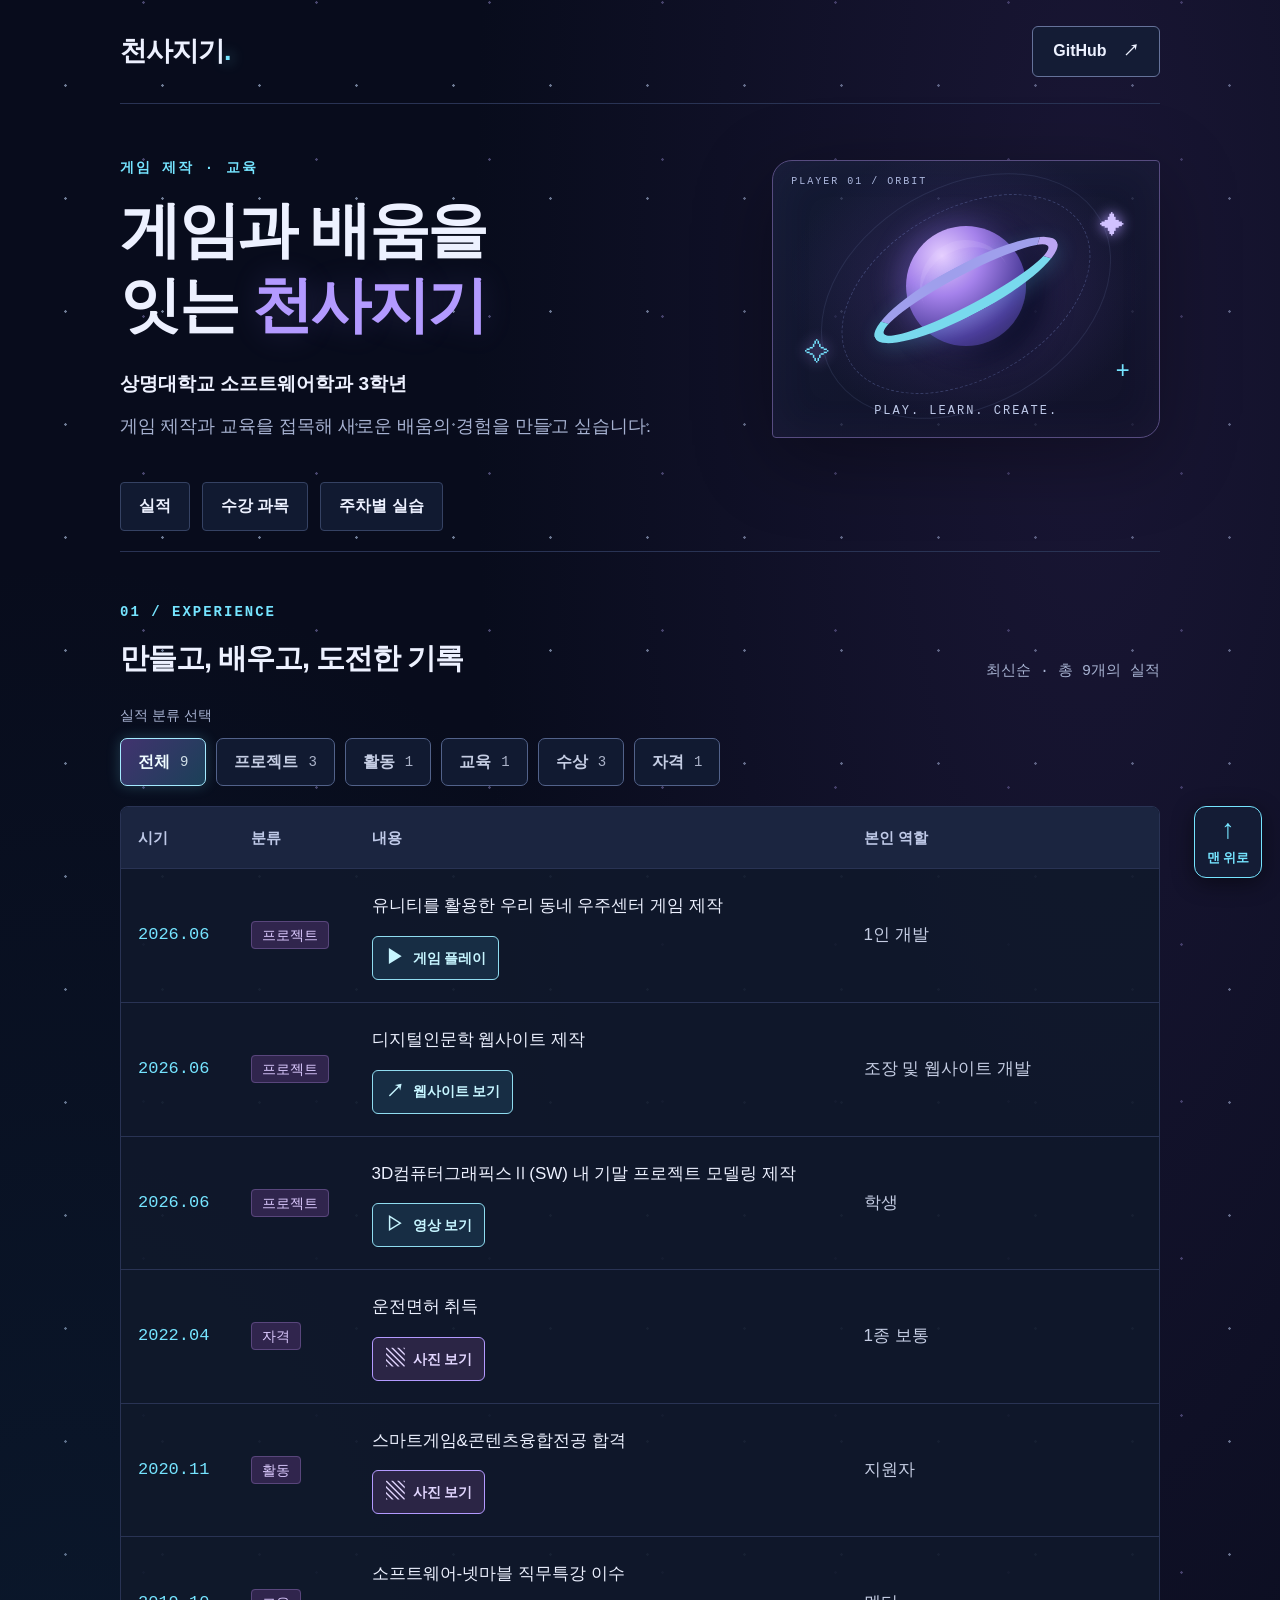
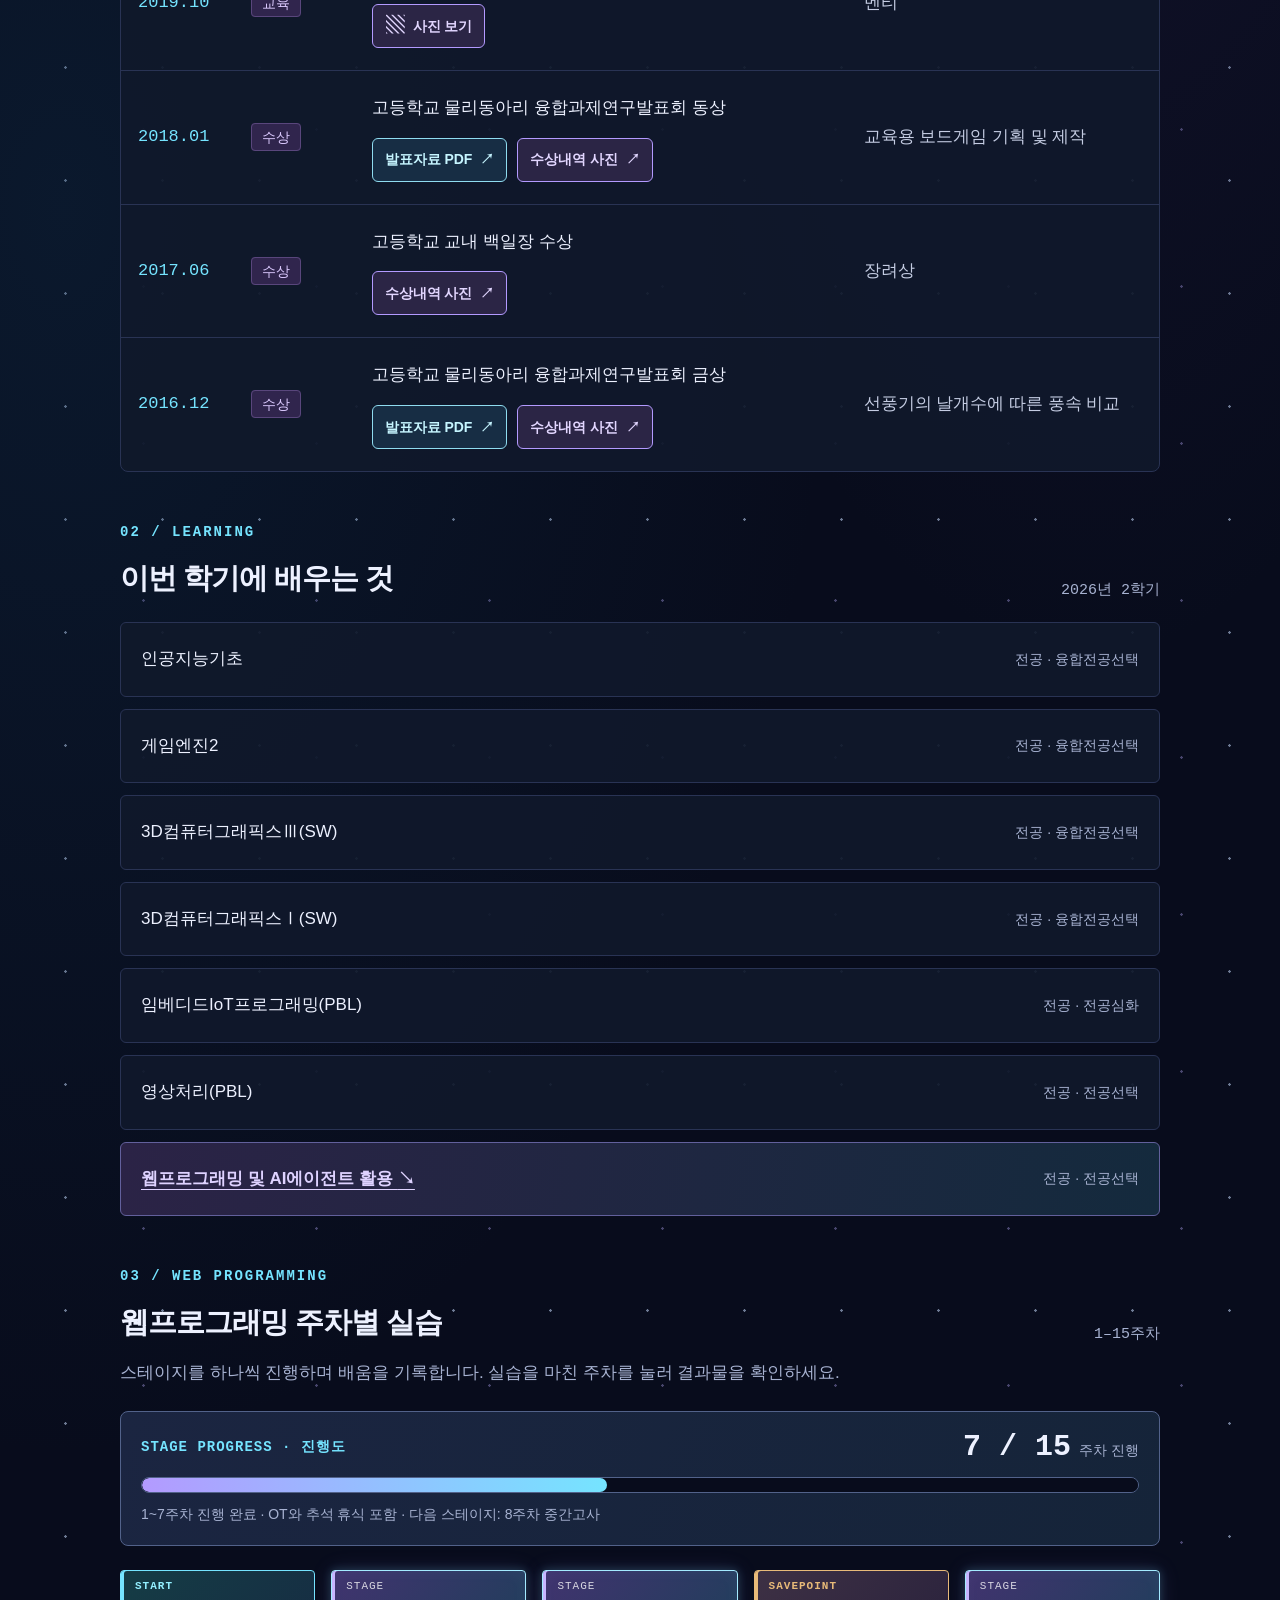
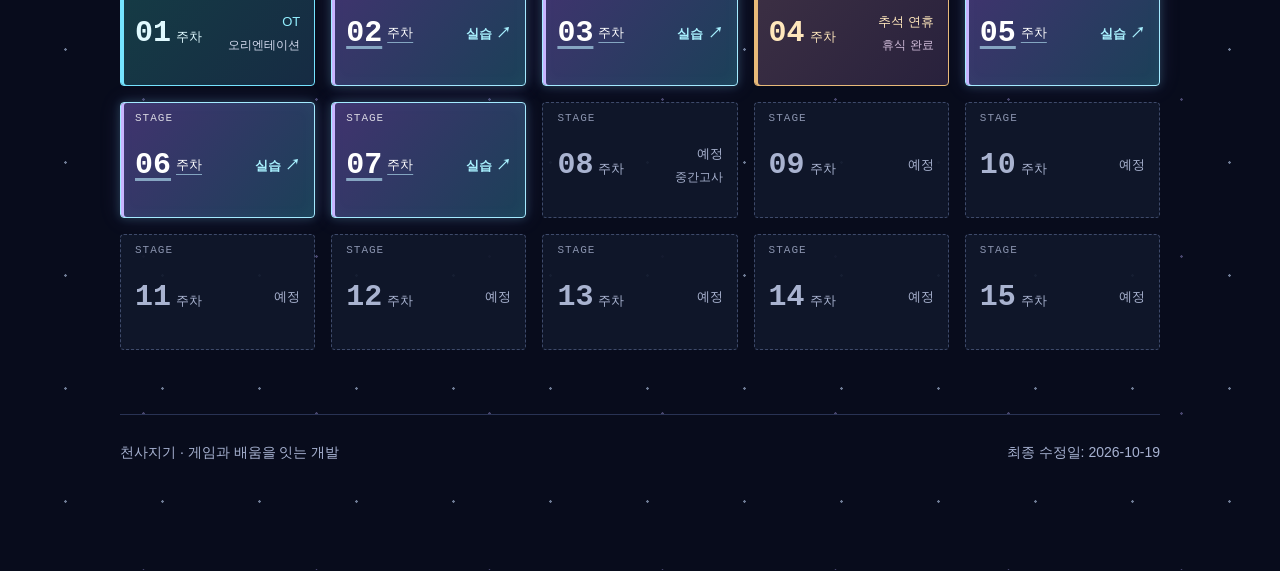
==== commit f78e636d: "작업 폴더의 현재 파일 상태 반영 - doc03/05/06 추가, assets·images 폴더 추가 - index.html, style.css, REPORT.md 및 주차 문서 " ====
--- a/index.html
+++ b/index.html
@@ -5,7 +5,7 @@
   <meta name="viewport" content="width=device-width, initial-scale=1">
   <meta name="description" content="천사지기의 게임 제작과 교육에 관한 활동 이력서">
   <title>천사지기 | 게임과 배움을 잇는 개발</title>
-  <link rel="stylesheet" href="style.css?v=20261112-exam">
+  <link rel="stylesheet" href="style.css?v=20261019-result-buttons">
 </head>
 <body>
   <a class="skip-link" href="#main">본문으로 이동</a>
@@ -13,56 +13,70 @@
     <header id="top">
       <div class="topline"><span class="wordmark">천사지기<span class="dot">.</span></span><a class="github" href="https://github.com/sujeon">GitHub <span aria-hidden="true">↗</span></a></div>
       <div class="hero">
-        <div><p class="eyebrow">게임 제작 · 교육</p><h1>게임과 배움을<br>잇는 <span>천사지기</span></h1><p class="affiliation">상명대학교 소프트웨어학과 3학년</p><p class="intro">게임 제작과 교육을 접목해 새로운 배움의 경험을 만들고 싶습니다.</p></div>
+        <div><p class="eyebrow">게임 제작 · 교육</p><h1><span class="title-line">게임과 배움을</span> <span class="title-line">잇는 <span class="title-accent">천사지기</span></span></h1><p class="affiliation">상명대학교 소프트웨어학과 3학년</p><p class="intro">게임 제작과 교육을 접목해 새로운 배움의 경험을 만들고 싶습니다.</p></div>
         <div class="illustration" aria-hidden="true"><div class="orbit orbit-one"></div><div class="orbit orbit-two"></div><span class="star star-one">✦</span><span class="star star-two">✧</span><div class="planet"></div><div class="planet-ring"></div><span class="illustration-label">PLAY. LEARN. CREATE.</span></div>
       </div>
       <nav aria-label="페이지 영역"><a href="#achievements">실적</a><a href="#courses">수강 과목</a><a href="#weekly">주차별 실습</a></nav>
     </header>
     <main id="main">
       <section id="achievements" aria-labelledby="achievements-title">
-        <div class="section-heading"><div><p class="eyebrow">01 / EXPERIENCE</p><h2 id="achievements-title">만들고, 배우고, 도전한 기록</h2></div><span class="section-note">최신순 · 4개의 실적</span></div>
+        <div class="section-heading"><div><p class="eyebrow">01 / EXPERIENCE</p><h2 id="achievements-title">만들고, 배우고, 도전한 기록</h2></div><span class="section-note">최신순 · 총 9개의 실적</span></div>
+        <fieldset class="achievement-filters"><legend>실적 분류 선택</legend>
+          <div class="filter-option"><input type="radio" name="achievement-category" id="filter-all" value="all" checked><label for="filter-all">전체 <span>9</span></label></div>
+          <div class="filter-option"><input type="radio" name="achievement-category" id="filter-project" value="project"><label for="filter-project">프로젝트 <span>3</span></label></div>
+          <div class="filter-option"><input type="radio" name="achievement-category" id="filter-activity" value="activity"><label for="filter-activity">활동 <span>1</span></label></div>
+          <div class="filter-option"><input type="radio" name="achievement-category" id="filter-education" value="education"><label for="filter-education">교육 <span>1</span></label></div>
+          <div class="filter-option"><input type="radio" name="achievement-category" id="filter-award" value="award"><label for="filter-award">수상 <span>3</span></label></div>
+          <div class="filter-option"><input type="radio" name="achievement-category" id="filter-qualification" value="qualification"><label for="filter-qualification">자격 <span>1</span></label></div>
+        </fieldset>
         <div class="table-scroll" role="region" aria-label="실적 표 가로 스크롤" tabindex="0"><table><caption class="sr-only">시기 역순으로 정리한 실적과 본인 역할</caption><thead><tr><th scope="col">시기</th><th scope="col">분류</th><th scope="col">내용</th><th scope="col">본인 역할</th></tr></thead><tbody>
-          <tr><td>2026.06</td><td><span class="badge">프로젝트</span></td><td>유니티를 활용한 우리 동네 우주센터 게임 제작</td><td>1인 개발</td></tr>
-          <tr><td>2020.11</td><td><span class="badge">활동</span></td><td>스마트게임&amp;콘텐츠융합전공 합격</td><td>면접자</td></tr>
-          <tr><td>2019.10</td><td><span class="badge">교육</span></td><td>소프트웨어-넷마블 직무특강 이수</td><td>멘티</td></tr>
-          <tr><td>2017.11</td><td><span class="badge">프로젝트</span></td><td>물리학 및 우주를 공부할 수 있는 보드게임 발표<span class="detail">고등학교 시절 실적</span></td><td>기획 및 제작, 규칙 설정</td></tr>
+          <tr data-category="project"><td>2026.06</td><td><span class="badge">프로젝트</span></td><td>유니티를 활용한 우리 동네 우주센터 게임 제작<div class="evidence-links"><a class="evidence-link" href="https://sujeon.itch.io/spacecenter" target="_blank" rel="noopener noreferrer"><span class="action-icon" aria-hidden="true">▶</span>게임 플레이<span class="sr-only"> (새 탭에서 열림)</span></a></div></td><td>1인 개발</td></tr>
+          <tr data-category="project"><td>2026.06</td><td><span class="badge">프로젝트</span></td><td>디지털인문학 웹사이트 제작<div class="evidence-links"><a class="evidence-link" href="https://sujeon.github.io/DigtalHumanity/" target="_blank" rel="noopener noreferrer"><span class="action-icon" aria-hidden="true">↗</span>웹사이트 보기<span class="sr-only"> (새 탭에서 열림)</span></a></div></td><td>조장 및 웹사이트 개발</td></tr>
+          <tr data-category="project"><td>2026.06</td><td><span class="badge">프로젝트</span></td><td>3D컴퓨터그래픽스Ⅱ(SW) 내 기말 프로젝트 모델링 제작<div class="evidence-links"><a class="evidence-link" href="assets/modeling-final.webm" target="_blank" rel="noopener noreferrer"><span class="action-icon" aria-hidden="true">▷</span>영상 보기<span class="sr-only"> (새 탭에서 열림)</span></a></div></td><td>학생</td></tr>
+          <tr data-category="qualification"><td>2022.04</td><td><span class="badge">자격</span></td><td>운전면허 취득<div class="evidence-links"><a class="evidence-link evidence-photo" href="assets/driving-license-2022-04.png" target="_blank" rel="noopener noreferrer"><span class="action-icon" aria-hidden="true">▧</span>사진 보기<span class="sr-only"> (새 탭에서 열림)</span></a></div></td><td>1종 보통</td></tr>
+          <tr data-category="activity"><td>2020.11</td><td><span class="badge">활동</span></td><td>스마트게임&amp;콘텐츠융합전공 합격<div class="evidence-links"><a class="evidence-link evidence-photo" href="assets/major-admission.png" target="_blank" rel="noopener noreferrer"><span class="action-icon" aria-hidden="true">▧</span>사진 보기<span class="sr-only"> (새 탭에서 열림)</span></a></div></td><td>지원자</td></tr>
+          <tr data-category="education"><td>2019.10</td><td><span class="badge">교육</span></td><td>소프트웨어-넷마블 직무특강 이수<div class="evidence-links"><a class="evidence-link evidence-photo" href="assets/career-program-2019-10.png" target="_blank" rel="noopener noreferrer"><span class="action-icon" aria-hidden="true">▧</span>사진 보기<span class="sr-only"> (새 탭에서 열림)</span></a></div></td><td>멘티</td></tr>
+          <tr data-category="award"><td>2018.01</td><td><span class="badge">수상</span></td><td>고등학교 물리동아리 융합과제연구발표회 동상<div class="evidence-links"><a class="evidence-link" href="assets/presentation-2018-01.pdf" target="_blank" rel="noopener noreferrer" aria-label="2018.01 발표자료 PDF 새 탭에서 열기">발표자료 PDF <span aria-hidden="true">↗</span></a><a class="evidence-link evidence-photo" href="assets/school-awards.png" target="_blank" rel="noopener noreferrer" aria-label="2018.01 수상내역 사진 새 탭에서 열기">수상내역 사진 <span aria-hidden="true">↗</span></a></div></td><td>교육용 보드게임 기획 및 제작</td></tr>
+          <tr data-category="award"><td>2017.06</td><td><span class="badge">수상</span></td><td>고등학교 교내 백일장 수상<div class="evidence-links"><a class="evidence-link evidence-photo" href="assets/school-awards.png" target="_blank" rel="noopener noreferrer" aria-label="2017.06 수상내역 사진 새 탭에서 열기">수상내역 사진 <span aria-hidden="true">↗</span></a></div></td><td>장려상</td></tr>
+          <tr data-category="award"><td>2016.12</td><td><span class="badge">수상</span></td><td>고등학교 물리동아리 융합과제연구발표회 금상<div class="evidence-links"><a class="evidence-link" href="assets/presentation-2016-12.pdf" target="_blank" rel="noopener noreferrer" aria-label="2016.12 발표자료 PDF 새 탭에서 열기">발표자료 PDF <span aria-hidden="true">↗</span></a><a class="evidence-link evidence-photo" href="assets/school-awards.png" target="_blank" rel="noopener noreferrer" aria-label="2016.12 수상내역 사진 새 탭에서 열기">수상내역 사진 <span aria-hidden="true">↗</span></a></div></td><td>선풍기의 날개수에 따른 풍속 비교</td></tr>
         </tbody></table></div>
       </section>
       <section id="courses" aria-labelledby="courses-title">
         <div class="section-heading"><div><p class="eyebrow">02 / LEARNING</p><h2 id="courses-title">이번 학기에 배우는 것</h2></div><span class="section-note">2026년 2학기</span></div>
         <ul class="course-list">
-          <li><span>임베디드IoT프로그래밍(PBL)</span><span class="course-type">전공 · 전공심화</span></li>
           <li><span>인공지능기초</span><span class="course-type">전공 · 융합전공선택</span></li>
           <li><span>게임엔진2</span><span class="course-type">전공 · 융합전공선택</span></li>
           <li><span>3D컴퓨터그래픽스Ⅲ(SW)</span><span class="course-type">전공 · 융합전공선택</span></li>
+          <li><span>3D컴퓨터그래픽스Ⅰ(SW)</span><span class="course-type">전공 · 융합전공선택</span></li>
+          <li><span>임베디드IoT프로그래밍(PBL)</span><span class="course-type">전공 · 전공심화</span></li>
           <li><span>영상처리(PBL)</span><span class="course-type">전공 · 전공선택</span></li>
-          <li><span>3D컴퓨터그래픽스Ⅰ(SW)</span><span class="course-type">전공 · 융합전공선택</span></li>
           <li class="featured-course"><a href="#weekly">웹프로그래밍 및 AI에이전트 활용 <span aria-hidden="true">↘</span></a><span class="course-type">전공 · 전공선택</span></li>
         </ul>
       </section>
       <section id="weekly" aria-labelledby="weekly-title">
         <div class="section-heading"><div><p class="eyebrow">03 / WEB PROGRAMMING</p><h2 id="weekly-title">웹프로그래밍 주차별 실습</h2></div><span class="section-note">1–15주차</span></div>
-        <p class="section-description">주차별 실습을 차근차근 기록합니다. 실습 페이지가 준비되면 해당 주차에 연결됩니다.</p>
+        <p class="section-description">스테이지를 하나씩 진행하며 배움을 기록합니다. 실습을 마친 주차를 눌러 결과물을 확인하세요.</p>
+        <div class="stage-progress"><div class="progress-heading"><label for="weekly-progress">STAGE PROGRESS · 진행도</label><strong>7 / 15<span>주차 진행</span></strong></div><progress id="weekly-progress" value="7" max="15">15주차 중 7주차 진행</progress><p>1~7주차 진행 완료 · OT와 추석 휴식 포함 · 다음 스테이지: 8주차 중간고사</p></div>
         <ul class="week-grid">
-          <li class="week completed"><a href="doc01.html">01<small>주차</small></a><span class="status">실습</span></li>
-          <li class="week completed"><a href="doc02.html">02<small>주차</small></a><span class="status">실습</span></li>
-          <li class="week planned"><span>03<small>주차</small></span><span class="status">예정</span></li>
-          <li class="week completed"><a href="doc04.html">04<small>주차</small></a><span class="status">실습</span></li>
-          <li class="week planned"><span>05<small>주차</small></span><span class="status">예정</span></li>
-          <li class="week planned"><span>06<small>주차</small></span><span class="status">예정</span></li>
-          <li class="week completed"><a href="doc07.html">07<small>주차</small></a><span class="status">실습</span></li>
-          <li class="week exam"><span>08<small>주차</small></span><span class="status">중간고사</span></li>
-          <li class="week planned"><span>09<small>주차</small></span><span class="status">예정</span></li>
-          <li class="week planned"><span>10<small>주차</small></span><span class="status">예정</span></li>
-          <li class="week planned"><span>11<small>주차</small></span><span class="status">예정</span></li>
-          <li class="week planned"><span>12<small>주차</small></span><span class="status">예정</span></li>
-          <li class="week planned"><span>13<small>주차</small></span><span class="status">예정</span></li>
-          <li class="week planned"><span>14<small>주차</small></span><span class="status">예정</span></li>
-          <li class="week planned"><span>15<small>주차</small></span><span class="status">예정</span></li>
+          <li class="week orientation"><span class="week-marker">START</span><span>01<span class="week-unit">주차</span></span><span class="status">OT<span class="week-note">오리엔테이션</span></span></li>
+          <li class="week completed"><a href="doc02.html">02<span class="week-unit">주차</span></a><span class="status">실습</span></li>
+          <li class="week completed"><a href="doc03.html">03<span class="week-unit">주차</span></a><span class="status">실습</span></li>
+          <li class="week holiday"><span class="week-marker">SAVEPOINT</span><span>04<span class="week-unit">주차</span></span><span class="status">추석 연휴<span class="holiday-note">휴식 완료</span></span></li>
+          <li class="week completed"><a href="doc05.html">05<span class="week-unit">주차</span></a><span class="status">실습</span></li>
+          <li class="week completed"><a href="doc06.html">06<span class="week-unit">주차</span></a><span class="status">실습</span></li>
+          <li class="week completed"><a href="doc07.html">07<span class="week-unit">주차</span></a><span class="status">실습</span></li>
+          <li class="week planned"><span>08<span class="week-unit">주차</span></span><span class="status">예정<span class="week-note">중간고사</span></span></li>
+          <li class="week planned"><span>09<span class="week-unit">주차</span></span><span class="status">예정</span></li>
+          <li class="week planned"><span>10<span class="week-unit">주차</span></span><span class="status">예정</span></li>
+          <li class="week planned"><span>11<span class="week-unit">주차</span></span><span class="status">예정</span></li>
+          <li class="week planned"><span>12<span class="week-unit">주차</span></span><span class="status">예정</span></li>
+          <li class="week planned"><span>13<span class="week-unit">주차</span></span><span class="status">예정</span></li>
+          <li class="week planned"><span>14<span class="week-unit">주차</span></span><span class="status">예정</span></li>
+          <li class="week planned"><span>15<span class="week-unit">주차</span></span><span class="status">예정</span></li>
         </ul>
       </section>
     </main>
-    <footer><span>천사지기 · 게임과 배움을 잇는 개발</span><span>최종 수정일: <time datetime="2026-11-12">2026-11-12</time></span><a href="#top">맨 위로 ↑</a></footer>
+    <footer><span>천사지기 · 게임과 배움을 잇는 개발</span><span>최종 수정일: <time datetime="2026-10-19">2026-10-19</time></span><a class="back-to-top" href="#top" aria-label="페이지 맨 위로 이동"><span aria-hidden="true">↑</span><span>맨 위로</span></a></footer>
   </div>
 </body>
 </html>
--- a/style.css
+++ b/style.css
@@ -1,6 +1,87 @@
 :root{color-scheme:dark;--paper:#080c1c;--ink:#edf1ff;--muted:#a7b2d1;--line:#293354;--accent:#75e4ff;--violet:#b39aff}
-*{box-sizing:border-box}html{scroll-behavior:smooth;scroll-padding-top:24px}body{margin:0;background-color:var(--paper);background-image:radial-gradient(ellipse at 85% 8%,#34255a66,transparent 40%),radial-gradient(ellipse at 5% 48%,#123c5c44,transparent 45%),radial-gradient(circle,#c8dcff88 1px,transparent 1.5px),radial-gradient(circle,#a99ee866 1px,transparent 1.5px);background-size:auto,auto,97px 113px,173px 157px;background-position:0 0,0 0,17px 29px,57px 81px;color:var(--ink);font-family:"맑은 고딕","Malgun Gothic",sans-serif;line-height:1.7}a{color:inherit;text-underline-offset:5px}a:hover{color:var(--accent)}a:focus-visible,[tabindex]:focus-visible{outline:3px solid var(--accent);outline-offset:5px}.page{max-width:1120px;margin:auto;padding:0 40px}.topline{display:flex;align-items:center;justify-content:space-between;padding:26px 0;border-bottom:1px solid var(--line)}.wordmark{font-weight:800;font-size:22px;letter-spacing:-1px}.dot{color:var(--accent);text-shadow:0 0 14px #75e4ff}.github{font-size:13px;font-weight:700;text-decoration:none;border:1px solid #65729a;border-radius:6px;padding:8px 18px;background:#141c35}.github span{margin-left:12px}.hero{display:grid;grid-template-columns:1.6fr 1fr;align-items:center;gap:32px;padding:52px 0 40px}.eyebrow{font-family:Consolas,monospace;font-size:11px;font-weight:700;letter-spacing:2px;color:var(--accent);margin:0 0 12px}h1{font-size:clamp(36px,4.4vw,58px);letter-spacing:-2.5px;line-height:1.22;margin:0 0 24px;font-weight:800}h1 span{color:var(--violet);text-shadow:0 0 32px #a48aff33}.affiliation{font-size:15px;font-weight:700;margin:0 0 9px}.intro{font-size:14px;color:var(--muted);max-width:480px;margin:0}.illustration{height:278px;position:relative;overflow:hidden;background:radial-gradient(ellipse at 50% 45%,#5f419d55,transparent 65%),linear-gradient(145deg,#15213b99,#101127cc);border:1px solid #574c80;border-radius:20px 4px 20px 4px;box-shadow:0 20px 80px #0005,inset 0 0 45px #7950b015}.illustration:before{content:"PLAYER 01 / ORBIT";position:absolute;top:15px;left:18px;font:10px Consolas,monospace;letter-spacing:2px;color:#aeb9df}.illustration:after{content:"+";position:absolute;bottom:52px;right:29px;font:24px Consolas,monospace;color:var(--accent)}.planet{width:120px;height:120px;position:absolute;border-radius:50%;background:radial-gradient(circle at 30% 25%,#e5ceff,#a582eb 32%,#4c3c9a 68%,#20254d);box-shadow:-8px -4px 28px #a081ff55,15px 8px 30px #060a21;top:65px;left:calc(50% - 60px)}.planet:after{content:"";position:absolute;inset:14px;border-radius:50%;border-top:9px solid #e9d7ff22;transform:rotate(-25deg)}.planet-ring{position:absolute;width:206px;height:50px;border:10px solid #78d9ed;border-top-color:#9f9fec;border-right-color:#bba5f2;border-radius:50%;left:calc(50% - 103px);top:104px;transform:rotate(-28deg);box-shadow:0 5px 20px #5bd3f333}.orbit{position:absolute;border:1px dashed #6d7ab866;border-radius:50%;width:270px;height:170px;left:calc(50% - 135px);top:48px;transform:rotate(-30deg)}.orbit-two{width:310px;height:220px;left:calc(50% - 155px);top:25px;border-style:solid;border-color:#66729f33}.star{position:absolute;font-size:25px;color:#d1c2ff;text-shadow:0 0 14px #b39aff}.star-one{top:42px;right:34px}.star-two{bottom:62px;left:32px;color:var(--accent)}.illustration-label{position:absolute;bottom:19px;left:0;right:0;text-align:center;font:10px Consolas,monospace;letter-spacing:2px;color:#c0cbea}nav{display:flex;gap:12px;border-bottom:1px solid var(--line);padding-bottom:20px}nav a{font-size:12px;font-weight:700;text-decoration:none;border:1px solid #354263;background:#111a31;border-radius:4px;padding:7px 16px}nav a:hover{background:#20264b;border-color:var(--violet)}section{padding:48px 0 0;scroll-margin-top:24px}.section-heading{display:flex;justify-content:space-between;align-items:flex-end;gap:20px;margin-bottom:23px}h2{font-size:23px;line-height:1.45;letter-spacing:-1px;margin:0}.section-note{font:12px Consolas,"맑은 고딕",monospace;color:var(--muted);white-space:nowrap}.table-scroll{overflow-x:auto;border:1px solid var(--line);border-radius:8px;background:#10182bea}table{width:100%;border-collapse:collapse;text-align:left;font-size:13px}th{font-size:11px;color:#bfc9e7;font-weight:600;padding:14px;background:#1b2540}td{padding:20px 14px;border-top:1px solid var(--line)}tbody tr:hover{background:#1c2541}td:first-child{font-family:Consolas,monospace;color:var(--accent);white-space:nowrap}td:last-child{min-width:130px;color:#c5cde3}td:nth-child(3){min-width:255px}th:nth-child(2){min-width:90px}.badge{font-size:11px;background:#30254d;color:#dccaff;border:1px solid #59467c;padding:4px 9px;border-radius:4px;white-space:nowrap}.detail{display:block;font-size:11px;color:var(--muted);margin-top:5px}.course-list{padding:0;margin:0;list-style:none;display:grid;grid-template-columns:1fr 1fr;gap:12px}.course-list li{display:flex;justify-content:space-between;align-items:center;gap:14px;border:1px solid var(--line);border-radius:6px;background:#10182bea;padding:18px 16px;font-size:13px}.course-type{color:var(--muted);font-size:10px;white-space:nowrap}.featured-course{grid-column:1/-1;border-color:#62609c!important;background:linear-gradient(100deg,#2b2346,#142a3d)!important}.featured-course a{font-weight:700;color:#ded2ff}.section-description{font-size:13px;color:var(--muted);margin:-8px 0 22px}.week-grid{display:grid;grid-template-columns:repeat(5,1fr);gap:12px;padding:0;margin:0;list-style:none}.week{position:relative;display:flex;justify-content:space-between;align-items:center;border-radius:4px;padding:23px 15px 17px;min-height:90px}.week:before{content:"STAGE";position:absolute;top:7px;left:15px;font:8px Consolas,monospace;letter-spacing:2px;opacity:.8}.planned{background:#11182bee;color:#a9b3d0;border:1px dashed #3e4a6a}.week.exam{background:linear-gradient(130deg,#4a3410,#3a1d2e);border:1px solid #f0b45a;color:#fff;box-shadow:inset 3px 0 #ffc977,0 0 20px #f0b45a14;cursor:default}.week.exam .status{color:#ffc977}.week>span:first-child,.week>a{font:700 25px Consolas,monospace;font-variant-numeric:tabular-nums}.week small{font-family:"맑은 고딕",sans-serif;font-size:10px;font-weight:400;margin-left:6px}.status{font-size:10px}.week.completed{background:linear-gradient(130deg,#332957,#172e48);border:1px solid #8580d8;color:#fff;box-shadow:inset 3px 0 #a99aff,0 0 20px #8466d011}.week.completed a{color:#fff;text-decoration:none;align-self:stretch;display:flex;align-items:center}.week.completed a:after{content:"";position:absolute;inset:0}.week.completed:hover{border-color:var(--accent);box-shadow:0 0 22px #75e4ff22}.week.completed .status{color:var(--accent)}footer{display:flex;justify-content:space-between;align-items:center;gap:16px;border-top:1px solid var(--line);margin-top:64px;padding:25px 0 35px;font-size:10px;color:var(--muted)}.sr-only{position:absolute;width:1px;height:1px;padding:0;margin:-1px;overflow:hidden;clip:rect(0,0,0,0);white-space:nowrap;border:0}.skip-link{position:absolute;left:16px;top:-100px;background:#e0d5ff;color:#17112d;padding:10px;z-index:2}.skip-link:focus{top:10px}
+*{box-sizing:border-box}html{scroll-behavior:smooth;scroll-padding-top:24px}body{margin:0;background-color:var(--paper);background-image:radial-gradient(ellipse at 85% 8%,#34255a66,transparent 40%),radial-gradient(ellipse at 5% 48%,#123c5c44,transparent 45%),radial-gradient(circle,#c8dcff88 1px,transparent 1.5px),radial-gradient(circle,#a99ee866 1px,transparent 1.5px);background-size:auto,auto,97px 113px,173px 157px;background-position:0 0,0 0,17px 29px,57px 81px;color:var(--ink);font-family:"맑은 고딕","Malgun Gothic",sans-serif;line-height:1.7}a{color:inherit;text-underline-offset:5px}a:hover{color:var(--accent)}a:focus-visible,[tabindex]:focus-visible{outline:3px solid var(--accent);outline-offset:5px}.page{max-width:1120px;margin:auto;padding:0 40px}.topline{display:flex;align-items:center;justify-content:space-between;padding:26px 0;border-bottom:1px solid var(--line)}.wordmark{font-weight:800;font-size:22px;letter-spacing:-1px}.dot{color:var(--accent);text-shadow:0 0 14px #75e4ff}.github{font-size:13px;font-weight:700;text-decoration:none;border:1px solid #65729a;border-radius:6px;padding:8px 18px;background:#141c35}.github span{margin-left:12px}.hero{display:grid;grid-template-columns:1.6fr 1fr;align-items:center;gap:32px;padding:52px 0 40px}.eyebrow{font-family:Consolas,monospace;font-size:11px;font-weight:700;letter-spacing:2px;color:var(--accent);margin:0 0 12px}h1{font-size:clamp(36px,4.4vw,58px);letter-spacing:-2.5px;line-height:1.22;margin:0 0 24px;font-weight:800}h1 .title-accent{color:var(--violet);text-shadow:0 0 32px #a48aff33}.affiliation{font-size:15px;font-weight:700;margin:0 0 9px}.intro{font-size:14px;color:var(--muted);max-width:480px;margin:0}.illustration{height:278px;position:relative;overflow:hidden;background:radial-gradient(ellipse at 50% 45%,#5f419d55,transparent 65%),linear-gradient(145deg,#15213b99,#101127cc);border:1px solid #574c80;border-radius:20px 4px 20px 4px;box-shadow:0 20px 80px #0005,inset 0 0 45px #7950b015}.illustration:before{content:"PLAYER 01 / ORBIT";position:absolute;top:15px;left:18px;font:10px Consolas,monospace;letter-spacing:2px;color:#aeb9df}.illustration:after{content:"+";position:absolute;bottom:52px;right:29px;font:24px Consolas,monospace;color:var(--accent)}.planet{width:120px;height:120px;position:absolute;border-radius:50%;background:radial-gradient(circle at 30% 25%,#e5ceff,#a582eb 32%,#4c3c9a 68%,#20254d);box-shadow:-8px -4px 28px #a081ff55,15px 8px 30px #060a21;top:65px;left:calc(50% - 60px)}.planet:after{content:"";position:absolute;inset:14px;border-radius:50%;border-top:9px solid #e9d7ff22;transform:rotate(-25deg)}.planet-ring{position:absolute;width:206px;height:50px;border:10px solid #78d9ed;border-top-color:#9f9fec;border-right-color:#bba5f2;border-radius:50%;left:calc(50% - 103px);top:104px;transform:rotate(-28deg);box-shadow:0 5px 20px #5bd3f333}.orbit{position:absolute;border:1px dashed #6d7ab866;border-radius:50%;width:270px;height:170px;left:calc(50% - 135px);top:48px;transform:rotate(-30deg)}.orbit-two{width:310px;height:220px;left:calc(50% - 155px);top:25px;border-style:solid;border-color:#66729f33}.star{position:absolute;font-size:25px;color:#d1c2ff;text-shadow:0 0 14px #b39aff}.star-one{top:42px;right:34px}.star-two{bottom:62px;left:32px;color:var(--accent)}.illustration-label{position:absolute;bottom:19px;left:0;right:0;text-align:center;font:10px Consolas,monospace;letter-spacing:2px;color:#c0cbea}nav{display:flex;gap:12px;border-bottom:1px solid var(--line);padding-bottom:20px}nav a{font-size:12px;font-weight:700;text-decoration:none;border:1px solid #354263;background:#111a31;border-radius:4px;padding:7px 16px}nav a:hover{background:#20264b;border-color:var(--violet)}section{padding:48px 0 0;scroll-margin-top:24px}.section-heading{display:flex;justify-content:space-between;align-items:flex-end;gap:20px;margin-bottom:23px}h2{font-size:23px;line-height:1.45;letter-spacing:-1px;margin:0}.section-note{font:12px Consolas,"맑은 고딕",monospace;color:var(--muted);white-space:nowrap}.table-scroll{overflow-x:auto;border:1px solid var(--line);border-radius:8px;background:#10182bea}table{width:100%;border-collapse:collapse;text-align:left;font-size:13px}th{font-size:11px;color:#bfc9e7;font-weight:600;padding:14px;background:#1b2540}td{padding:20px 14px;border-top:1px solid var(--line)}tbody tr:hover{background:#1c2541}td:first-child{font-family:Consolas,monospace;color:var(--accent);white-space:nowrap}td:last-child{min-width:130px;color:#c5cde3}td:nth-child(3){min-width:255px}th:nth-child(2){min-width:90px}.badge{font-size:11px;background:#30254d;color:#dccaff;border:1px solid #59467c;padding:4px 9px;border-radius:4px;white-space:nowrap}.detail{display:block;font-size:11px;color:var(--muted);margin-top:5px}.course-list{padding:0;margin:0;list-style:none;display:grid;grid-template-columns:1fr 1fr;gap:12px}.course-list li{display:flex;justify-content:space-between;align-items:center;gap:14px;border:1px solid var(--line);border-radius:6px;background:#10182bea;padding:18px 16px;font-size:13px}.course-type{color:var(--muted);font-size:10px;white-space:nowrap}.featured-course{grid-column:1/-1;border-color:#62609c!important;background:linear-gradient(100deg,#2b2346,#142a3d)!important}.featured-course a{font-weight:700;color:#ded2ff}.section-description{font-size:13px;color:var(--muted);margin:-8px 0 22px}.week-grid{display:grid;grid-template-columns:repeat(5,1fr);gap:12px;padding:0;margin:0;list-style:none}.week{position:relative;display:flex;justify-content:space-between;align-items:center;border-radius:4px;padding:23px 15px 17px;min-height:90px}.week:before{content:"STAGE";position:absolute;top:7px;left:15px;font:8px Consolas,monospace;letter-spacing:2px;opacity:.8}.planned{background:#11182bee;color:#a9b3d0;border:1px dashed #3e4a6a}.week>span:first-child,.week>a{font:700 25px Consolas,monospace;font-variant-numeric:tabular-nums}.week .week-unit{font-family:"맑은 고딕",sans-serif;font-size:10px;font-weight:400;margin-left:6px}.status{font-size:10px}.week.completed{background:linear-gradient(130deg,#332957,#172e48);border:1px solid #8580d8;color:#fff;box-shadow:inset 3px 0 #a99aff,0 0 20px #8466d011}.week.completed a{color:#fff;text-decoration:none;align-self:stretch;display:flex;align-items:center}.week.completed a:after{content:"";position:absolute;inset:0}.week.completed:hover{border-color:var(--accent);box-shadow:0 0 22px #75e4ff22}.week.completed .status{color:var(--accent)}footer{display:flex;justify-content:space-between;align-items:center;gap:16px;border-top:1px solid var(--line);margin-top:64px;padding:25px 0 35px;font-size:10px;color:var(--muted)}.sr-only{position:absolute;width:1px;height:1px;padding:0;margin:-1px;overflow:hidden;clip:rect(0,0,0,0);white-space:nowrap;border:0}.skip-link{position:absolute;left:16px;top:-100px;background:#e0d5ff;color:#17112d;padding:10px;z-index:2}.skip-link:focus{top:10px}
 @media(max-width:900px){.course-list{grid-template-columns:1fr}.featured-course{grid-column:auto}}
 @media(max-width:760px){.page{padding:0 22px}.hero{grid-template-columns:1.3fr 1fr;gap:20px;padding:38px 0}.illustration{height:240px}h1{font-size:38px}.intro{font-size:13px}.week-grid{grid-template-columns:repeat(3,1fr)}.section-heading{align-items:flex-start;flex-direction:column;gap:7px}h2{font-size:21px}footer{flex-wrap:wrap}}
 @media(max-width:560px){.hero{grid-template-columns:1fr}.illustration{height:238px;max-width:360px;width:100%;justify-self:center}h1{font-size:39px}.topline{padding:21px 0}.week-grid{grid-template-columns:repeat(2,1fr)}.course-list li{align-items:flex-start;flex-direction:column;gap:4px}.week{padding:23px 16px 17px}nav{gap:8px}nav a{padding:7px 12px}section{padding-top:37px}footer{align-items:flex-start;flex-direction:column}}
 @media(prefers-reduced-motion:reduce){html{scroll-behavior:auto}}
+
+/* Chuseok holiday: a separate state from completed and planned weeks. */
+.week.holiday{background:linear-gradient(130deg,#3d3044,#28213c);border:1px solid #e8ba79;color:#ffe7bc;box-shadow:inset 3px 0 #e8ba79}.week.holiday:before{content:"CHUSEOK";color:#e8ba79}.week.holiday .status{text-align:right;color:#ffe7bc}.holiday-note{display:block;font-size:9px;color:#d2bddb;margin-top:3px}
+
+/* Orientation and exam are non-link milestones. Labels are real text. */
+.week.orientation,.week.exam{padding-top:27px}.week.orientation:before,.week.exam:before{content:none}.week-marker{position:absolute;top:7px;left:15px;font:700 9px Consolas,monospace;letter-spacing:1.5px}.week.orientation{background:linear-gradient(130deg,#153c45,#162b43);border:1px solid #75e4ff;color:#e0faff;box-shadow:inset 3px 0 #75e4ff}.week.orientation .week-marker,.week.orientation .status{color:#93efff}.week.exam{background:linear-gradient(130deg,#44263c,#27213e);border:1px solid #ff9bba;color:#ffe3ed;box-shadow:inset 3px 0 #ff9bba}.week.exam .week-marker,.week.exam .status{color:#ffb5cd}.week.orientation .status,.week.exam .status{text-align:right}.week-note{display:block;font-size:9px;font-weight:400;color:#d2d9ee;margin-top:3px}.week>.week-marker:first-child{font:700 9px Consolas,monospace}
+
+/* Make the full featured course card a native anchor hit area. */
+.course-list .featured-course{position:relative}.featured-course a:after{content:"";position:absolute;inset:0;border-radius:6px}.featured-course:focus-within{outline:3px solid var(--accent);outline-offset:4px}.featured-course:hover{box-shadow:0 0 20px #75e4ff22}.featured-course .course-type{pointer-events:none}
+/* Keep the return control near the scrollbar, clear of the page edge. */
+.back-to-top{position:fixed;right:max(18px,env(safe-area-inset-right));bottom:max(22px,env(safe-area-inset-bottom));z-index:10;display:flex;flex-direction:column;align-items:center;justify-content:center;gap:1px;min-width:58px;min-height:58px;padding:8px 10px;border:1px solid var(--accent);border-radius:12px;background:#141c35;color:var(--accent);font-size:10px;font-weight:700;text-decoration:none;box-shadow:0 5px 22px #0007}.back-to-top>span:first-child{font-size:23px;line-height:1.1}.back-to-top:hover{background:#243353;box-shadow:0 0 20px #75e4ff33}footer{padding-bottom:105px}
+@media(max-width:560px){.back-to-top{right:max(12px,env(safe-area-inset-right));bottom:max(14px,env(safe-area-inset-bottom));min-width:50px;min-height:50px;padding:7px 9px}}
+
+/* Stage progress includes OT, completed practice, and the holiday savepoint. */
+.week.holiday{padding-top:27px}.week.holiday:before{content:none}.week.holiday .week-marker{color:#e8ba79}.stage-progress{margin:0 0 24px;padding:18px 20px;border:1px solid #52628a;border-radius:8px;background:linear-gradient(115deg,#1b2541,#152439)}.progress-heading{display:flex;align-items:center;justify-content:space-between;gap:16px}.progress-heading label{font:700 11px Consolas,"맑은 고딕",monospace;letter-spacing:1px;color:var(--accent)}.progress-heading strong{font:700 24px Consolas,monospace;color:#edf1ff;white-space:nowrap}.progress-heading strong span{font:11px "맑은 고딕",sans-serif;color:var(--muted);margin-left:8px}.stage-progress progress{display:block;appearance:none;-webkit-appearance:none;width:100%;height:12px;margin:13px 0 10px;border:1px solid #52628a;border-radius:20px;overflow:hidden;background:#080c1c;color:#75e4ff}.stage-progress progress::-webkit-progress-bar{background:#080c1c}.stage-progress progress::-webkit-progress-value{background:linear-gradient(90deg,#b39aff,#75e4ff);border-radius:20px}.stage-progress progress::-moz-progress-bar{background:linear-gradient(90deg,#b39aff,#75e4ff);border-radius:20px}.stage-progress p{margin:0;font-size:11px;line-height:1.7;color:var(--muted)}@media(max-width:560px){.stage-progress{padding:15px}.progress-heading{align-items:flex-start;flex-direction:column;gap:8px}}
+
+/* Completed practice stages invite pointer and keyboard interaction. */
+.week.completed{border:1px solid #a4eaff;background:linear-gradient(130deg,#41336f,#1b4058);box-shadow:inset 3px 0 #c7b5ff,inset 0 0 16px #75e4ff0d,0 0 10px #75e4ff38,0 0 22px #a48aff20;cursor:pointer;transition:transform .18s ease,border-color .18s ease,box-shadow .18s ease,background .18s ease}
+.week.completed a{cursor:pointer;text-decoration:underline;text-decoration-color:#bcefff99;text-underline-offset:5px}
+.week.completed .status{font-weight:700;color:#a8f1ff}
+.week.completed .status:after{content:" ↗";font-size:13px}
+.week.completed:hover,.week.completed:focus-within{transform:translateY(-3px);border-color:#ddfaff;background:linear-gradient(130deg,#51418b,#22556a);box-shadow:inset 3px 0 #e3d6ff,inset 0 0 20px #75e4ff20,0 0 7px #c4f6ff99,0 0 22px #75e4ff80,0 0 36px #b39aff40}
+.week.completed:focus-within{outline:3px solid #c4f6ff;outline-offset:4px}
+.week.completed:active{transform:translateY(0);box-shadow:inset 0 0 16px #75e4ff33,0 0 12px #75e4ff66}
+@media(prefers-reduced-motion:reduce){.week.completed{transition:none}.week.completed:hover,.week.completed:focus-within{transform:none}}
+
+/* Consistent number size on every stage, including milestone cards. */
+.week>a,.week>span:not(.status):not(.week-marker){font:700 25px Consolas,monospace;font-variant-numeric:tabular-nums}
+
+/* The upcoming exam uses the same planned stage appearance. */
+.week.planned .status{text-align:right}.week.planned .week-note{color:inherit}
+
+/* Larger typography and breathing room throughout the resume. */
+body{font-size:17px;line-height:1.8}
+.wordmark{font-size:27px}.github{font-size:16px;padding:10px 20px}
+h1{font-size:clamp(42px,4.8vw,64px)}
+.affiliation{font-size:19px}.intro{font-size:18px;max-width:580px}
+.eyebrow{font-size:14px}.illustration-label{font-size:12px}
+nav a{font-size:16px;padding:9px 18px}
+h2{font-size:29px}.section-note{font-size:15px}
+table{font-size:17px}th{font-size:15px;padding:17px}td{padding:22px 17px}
+td:nth-child(3){min-width:300px}td:last-child{min-width:150px}
+.badge{font-size:14px;padding:5px 10px}.detail{font-size:14px}
+.course-list{grid-template-columns:1fr}.course-list li{font-size:17px;padding:21px 20px;gap:18px}.course-type{font-size:14px}
+.section-description{font-size:17px}
+.week-grid{gap:16px}.week{min-height:116px;padding:30px 14px 20px}
+.week:before{font-size:11px;top:9px;left:14px;letter-spacing:1px}
+.week>a,.week>span:not(.status):not(.week-marker){font:700 30px Consolas,monospace;font-variant-numeric:tabular-nums}
+.week .week-unit{font-size:13px;margin-left:5px}.status{font-size:13px}.week.completed .status:after{font-size:15px}
+.week-marker,.week>.week-marker:first-child{font:700 11px Consolas,monospace;top:9px;left:14px;letter-spacing:1px}
+.week.orientation,.week.exam,.week.holiday{padding-top:30px}
+.week-note,.holiday-note{font-size:12px;line-height:1.6}
+.progress-heading label{font-size:14px}.progress-heading strong{font-size:30px}.progress-heading strong span{font-size:14px}
+.stage-progress p{font-size:14px}.stage-progress progress{height:16px}
+footer{font-size:14px}.back-to-top{font-size:13px;min-width:68px;min-height:68px}.back-to-top>span:first-child{font-size:27px}
+@media(max-width:1100px){.week-grid{grid-template-columns:repeat(4,1fr)}}
+@media(max-width:760px){h1{font-size:44px}h2{font-size:26px}.affiliation{font-size:18px}.intro{font-size:17px}.week-grid{grid-template-columns:repeat(3,1fr)}.section-heading{gap:10px}}
+@media(max-width:560px){h1{font-size:42px}h2{font-size:25px}.wordmark{font-size:25px}.github{font-size:15px;padding:9px 15px}nav{flex-wrap:wrap}nav a{font-size:15px;padding:9px 12px}.week-grid{grid-template-columns:repeat(2,minmax(0,1fr));gap:12px}.week{padding-right:12px;padding-left:12px}.course-list li{font-size:17px;padding:18px 16px;gap:8px;overflow-wrap:anywhere}.section-note{white-space:normal}.progress-heading label{font-size:13px}.back-to-top{min-width:60px;min-height:60px}}
+
+/* Native radio controls filter the table without JavaScript. */
+.achievement-filters{display:flex;flex-wrap:wrap;gap:10px;border:0;padding:0;margin:0 0 20px;min-width:0}
+.achievement-filters legend{font-size:14px;color:var(--muted);padding:0;margin-bottom:10px}
+.filter-option{position:relative}.filter-option input{position:absolute;width:1px;height:1px;margin:0;overflow:hidden;clip-path:inset(50%)}
+.filter-option label{display:flex;align-items:center;gap:10px;min-height:46px;padding:9px 17px;border:1px solid #52628a;border-radius:7px;background:#111a31;color:#c5cde3;font-size:16px;font-weight:700;cursor:pointer}
+.filter-option label span{font:14px Consolas,monospace;color:inherit;opacity:.85}
+.filter-option label:hover{border-color:var(--accent);color:var(--accent)}
+.filter-option input:checked+label{border-color:#a4eaff;background:linear-gradient(130deg,#41336f,#1b4058);color:#effcff;box-shadow:0 0 14px #75e4ff38}
+.filter-option input:focus-visible+label{outline:3px solid var(--accent);outline-offset:4px}
+#achievements:has(#filter-project:checked) tbody tr:not([data-category="project"]),#achievements:has(#filter-activity:checked) tbody tr:not([data-category="activity"]),#achievements:has(#filter-education:checked) tbody tr:not([data-category="education"]){display:none}
+@media(max-width:560px){.achievement-filters{gap:8px}.filter-option label{font-size:15px;padding:9px 12px}}
+
+/* Award and qualification filters follow the same native radio interaction. */
+#achievements:has(#filter-award:checked) tbody tr:not([data-category="award"]),#achievements:has(#filter-qualification:checked) tbody tr:not([data-category="qualification"]){display:none}
+
+/* Layout and unit text presentation belong to the external stylesheet. */
+h1 .title-line{display:block;color:inherit;text-shadow:none}h1 .title-accent{color:var(--violet);text-shadow:0 0 32px #a48aff33}
+
+/* Presentation and award evidence links retain native keyboard navigation. */
+.evidence-links{display:flex;flex-wrap:wrap;gap:10px;margin-top:14px}.evidence-link{display:inline-flex;align-items:center;gap:8px;min-height:44px;padding:7px 12px;border:1px solid #8fdcf0;border-radius:6px;background:#172d44;color:#c6f5ff;font-size:14px;font-weight:700;text-decoration:none}.evidence-photo{border-color:#b39aff;background:#2b2545;color:#e2d6ff}.evidence-link:hover{border-color:#dcfbff;background:#29415e;color:#fff;box-shadow:0 0 14px #75e4ff44}.evidence-link:focus-visible{outline:3px solid var(--accent);outline-offset:4px}
+
+.action-icon{display:inline-flex;align-items:center;justify-content:center;width:20px;min-width:20px;font:700 18px Consolas,monospace;line-height:1}.evidence-link{line-height:1.6}
